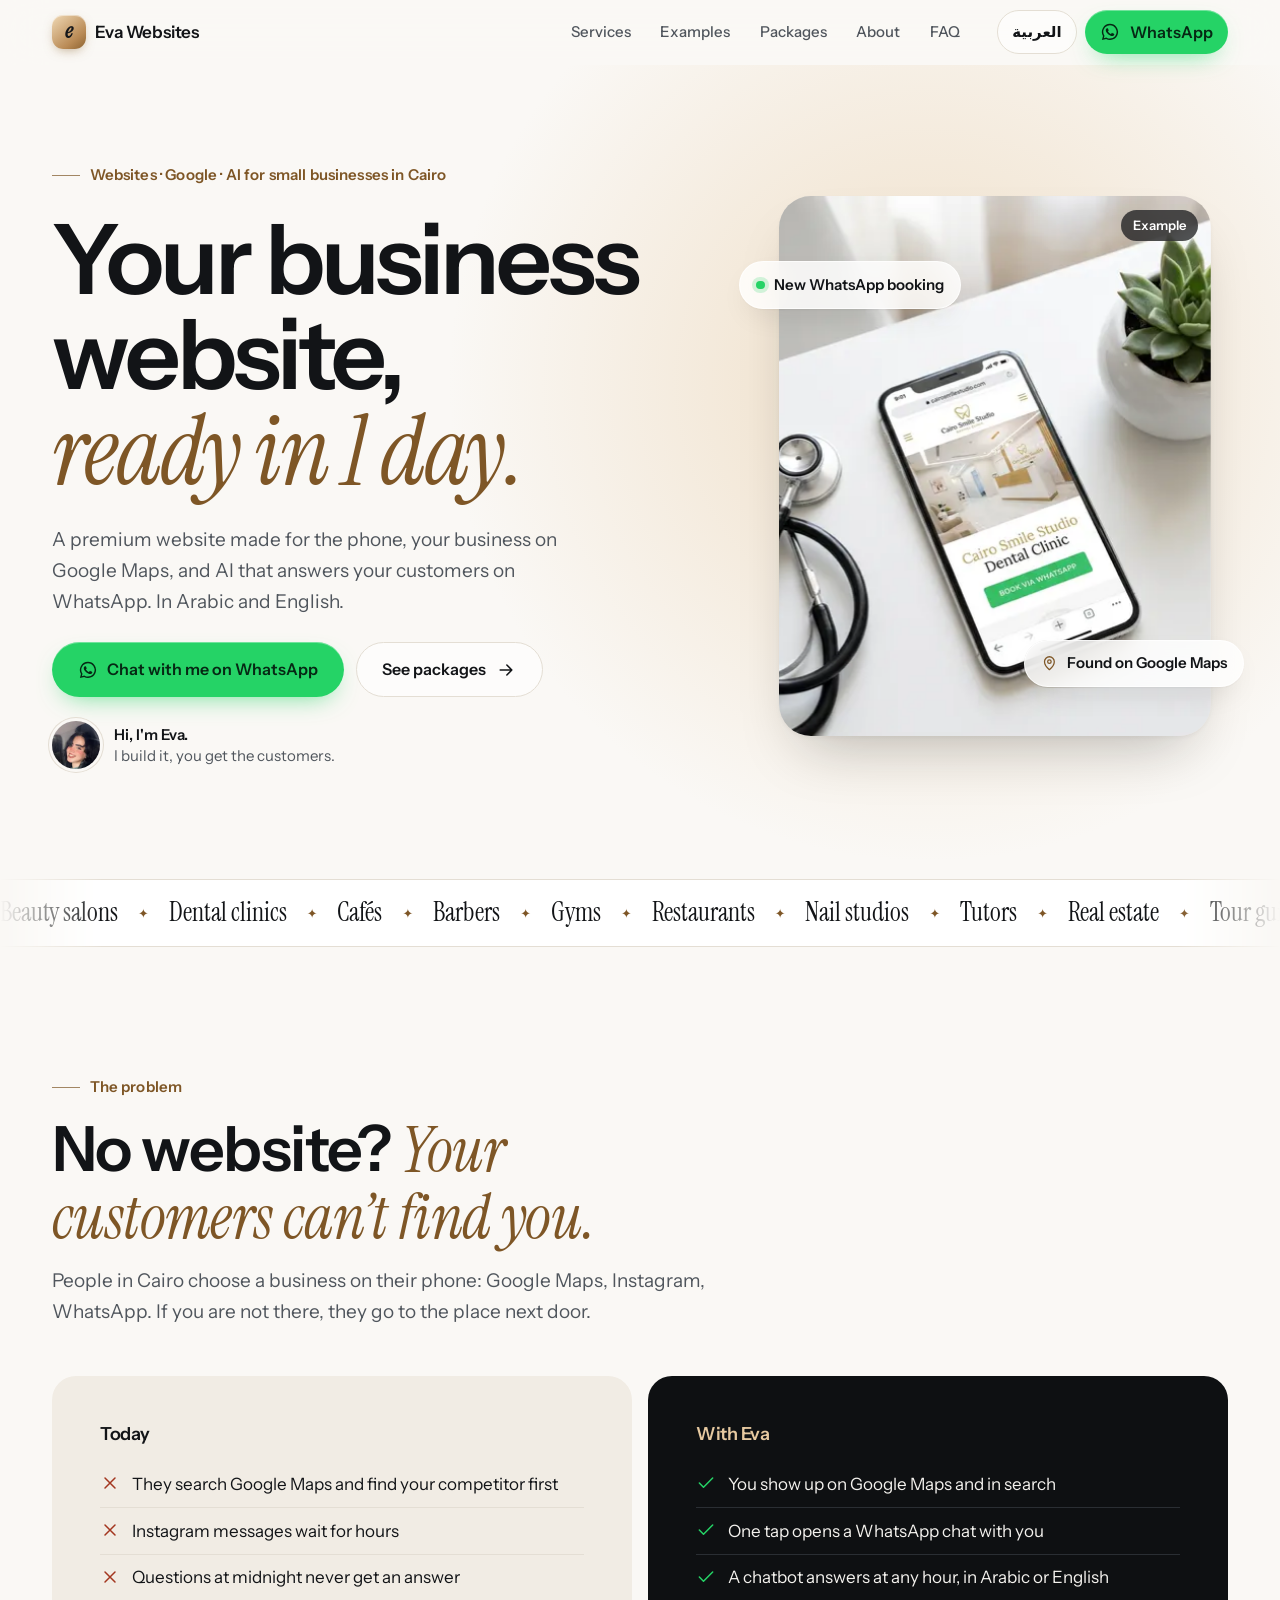
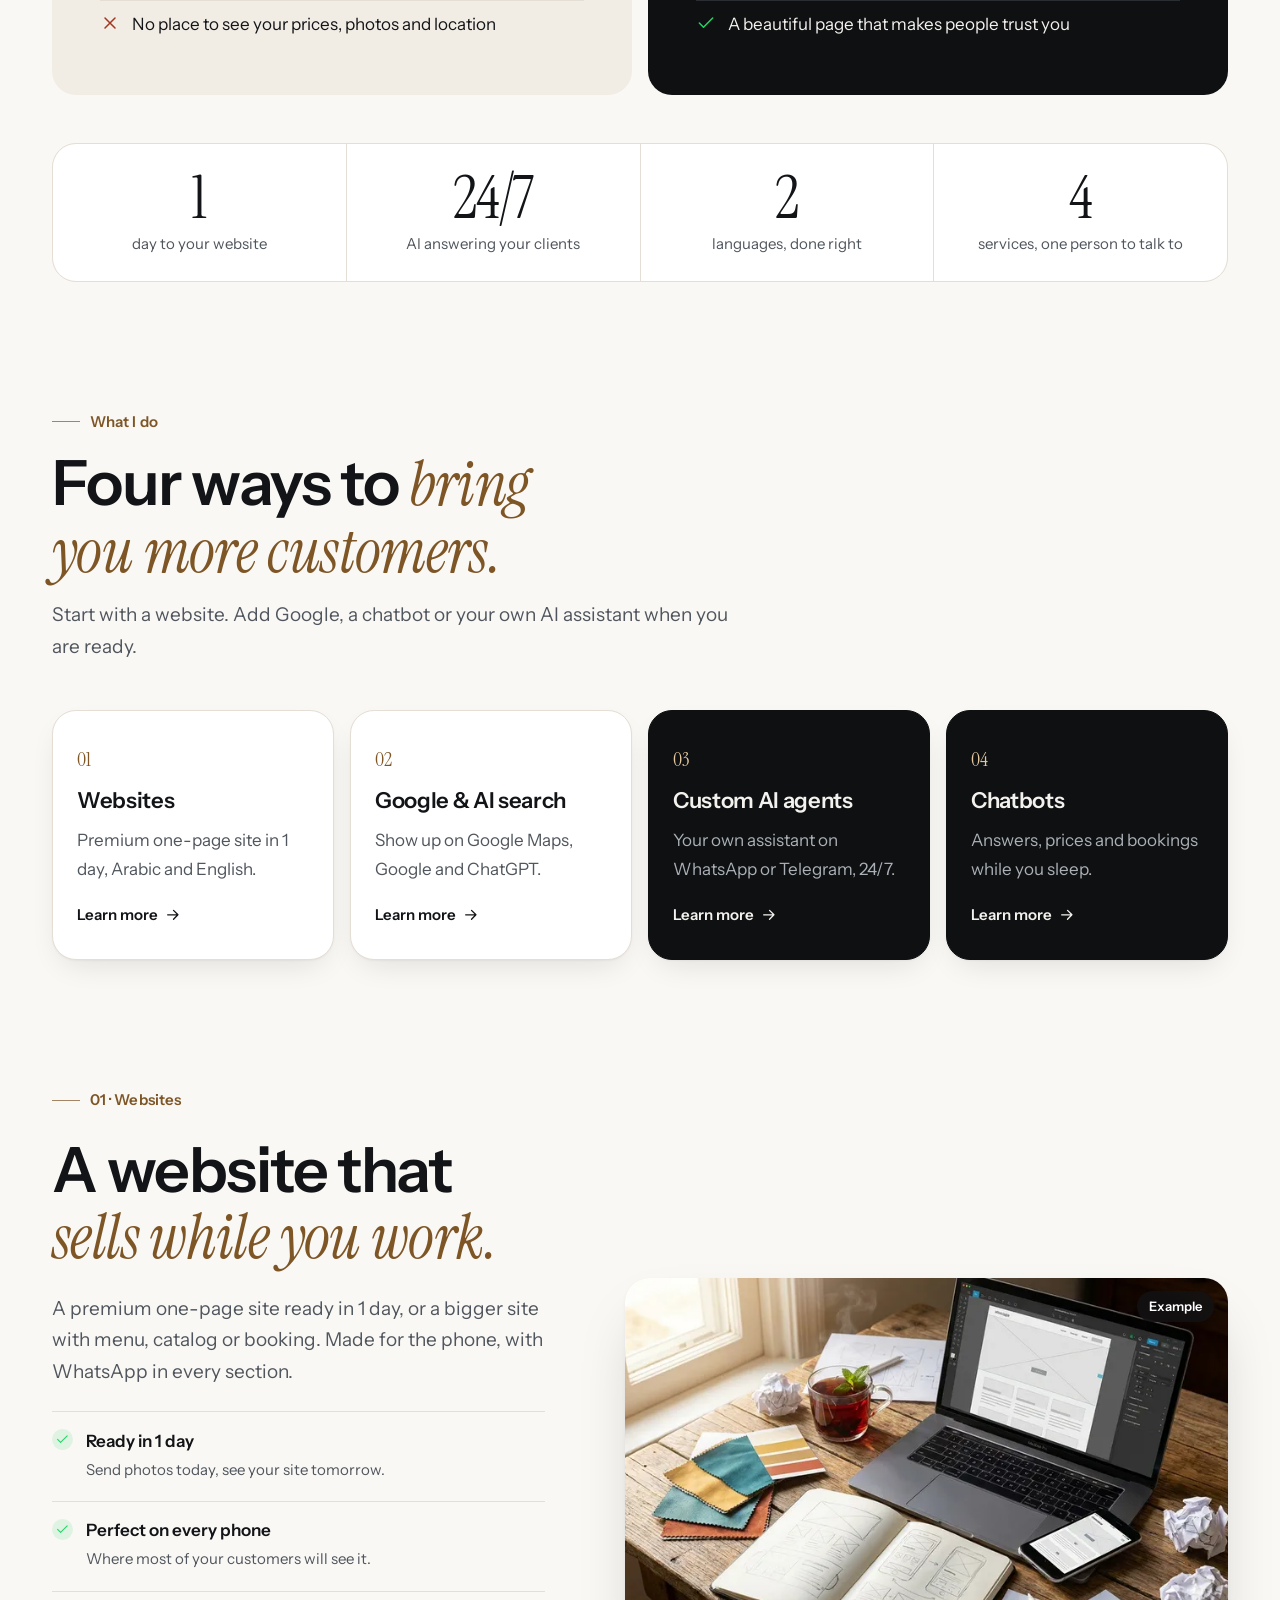
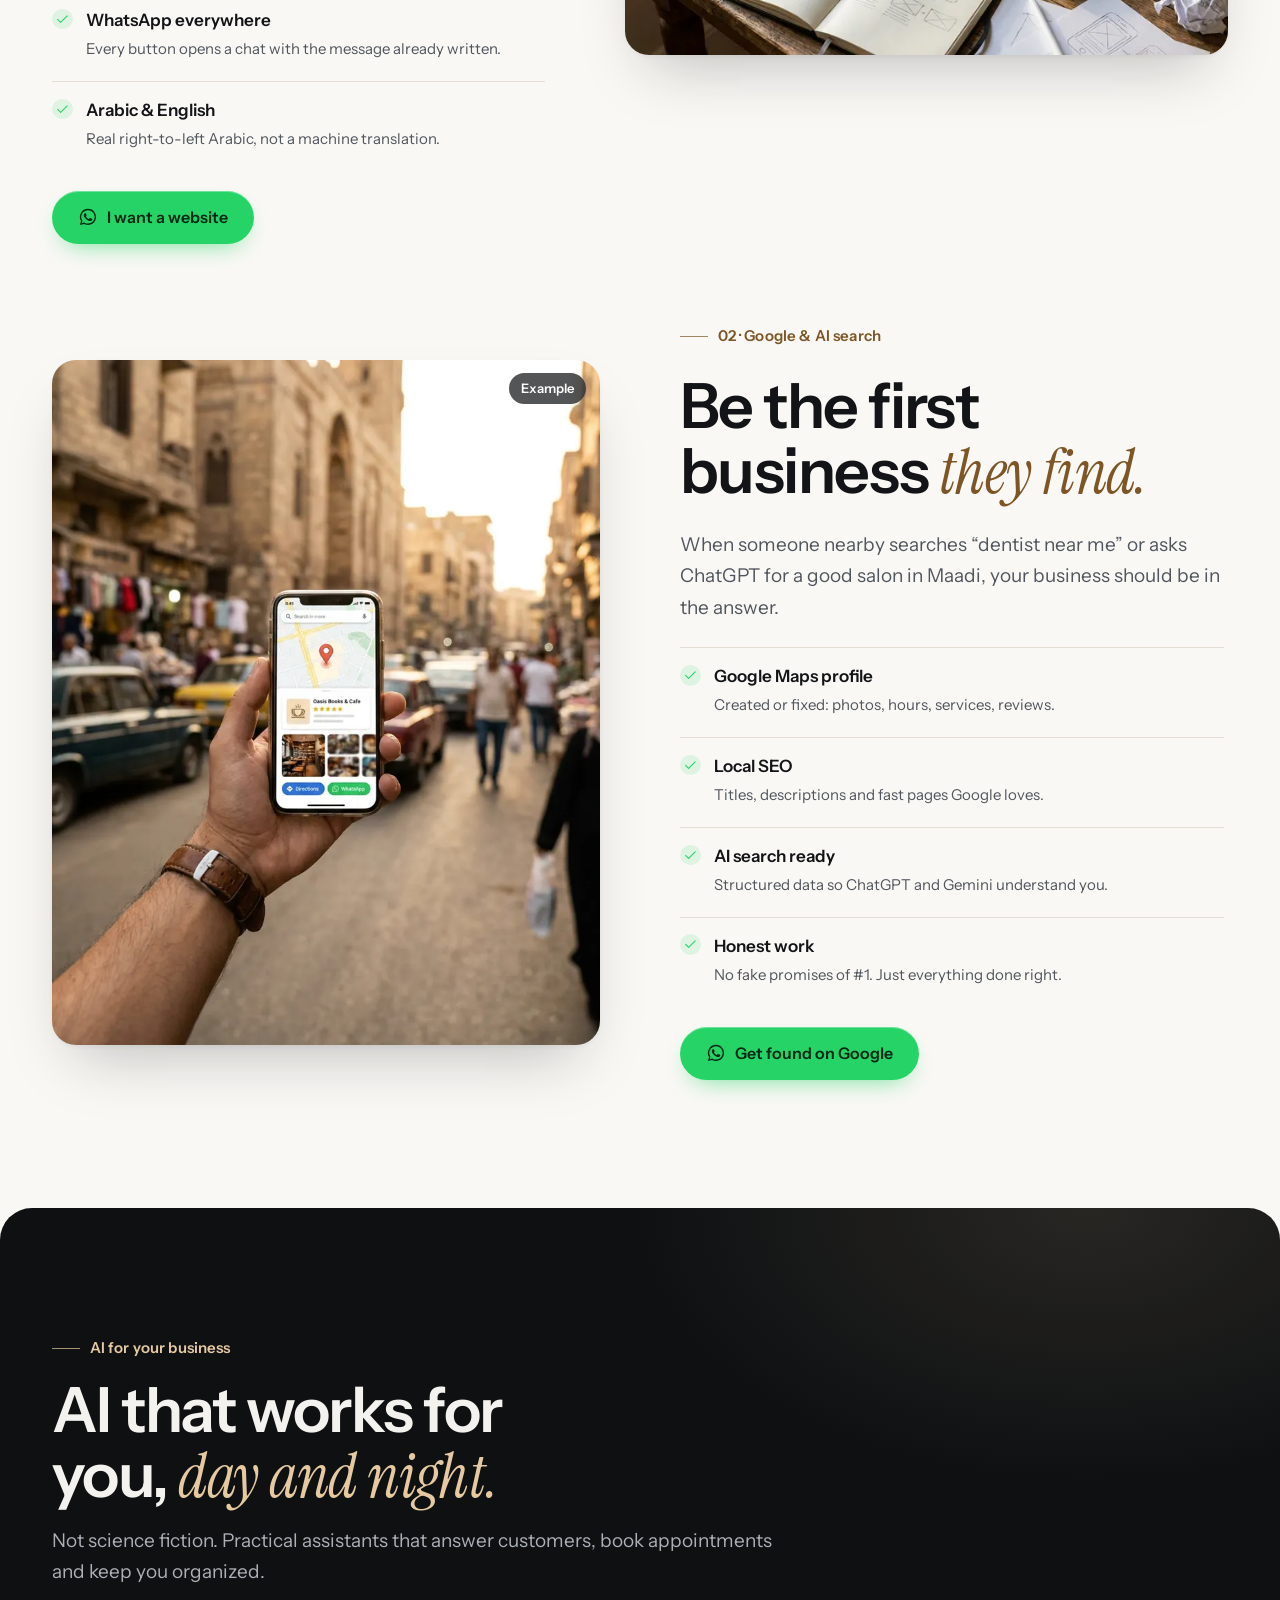
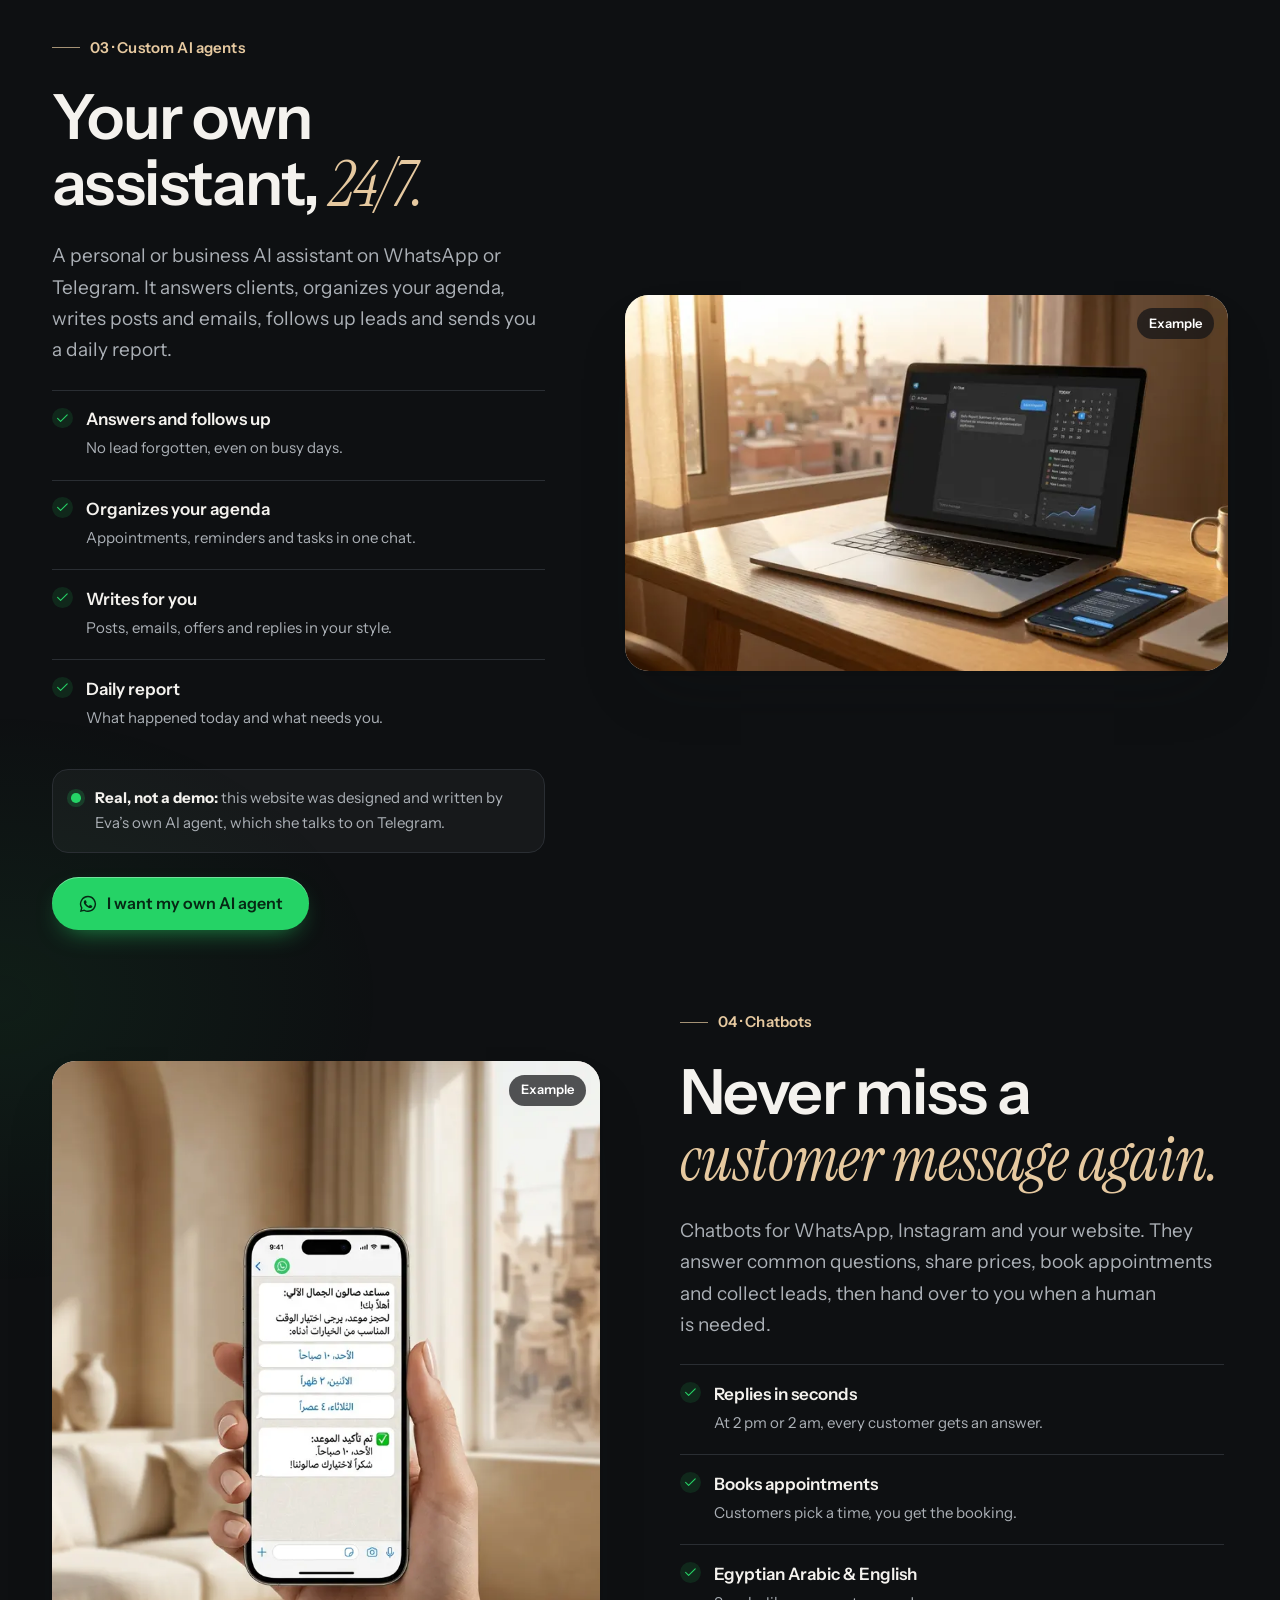
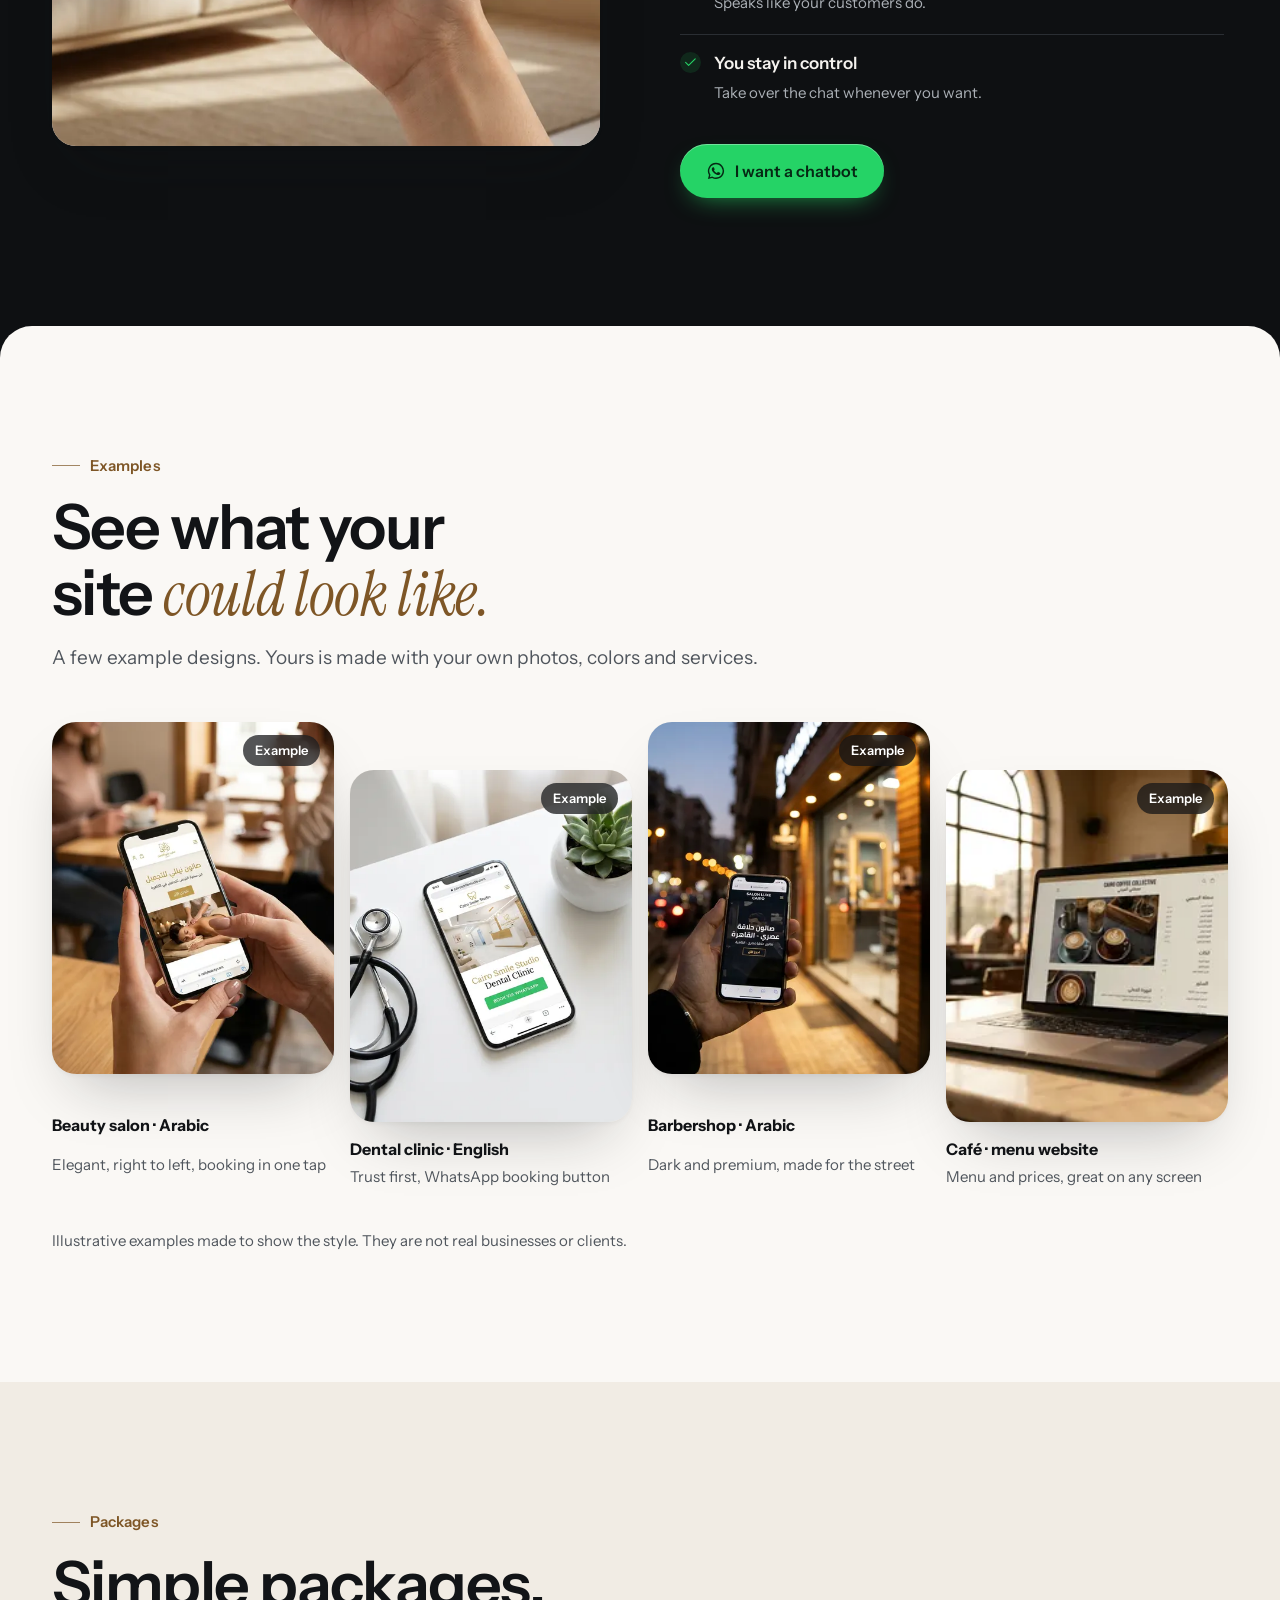
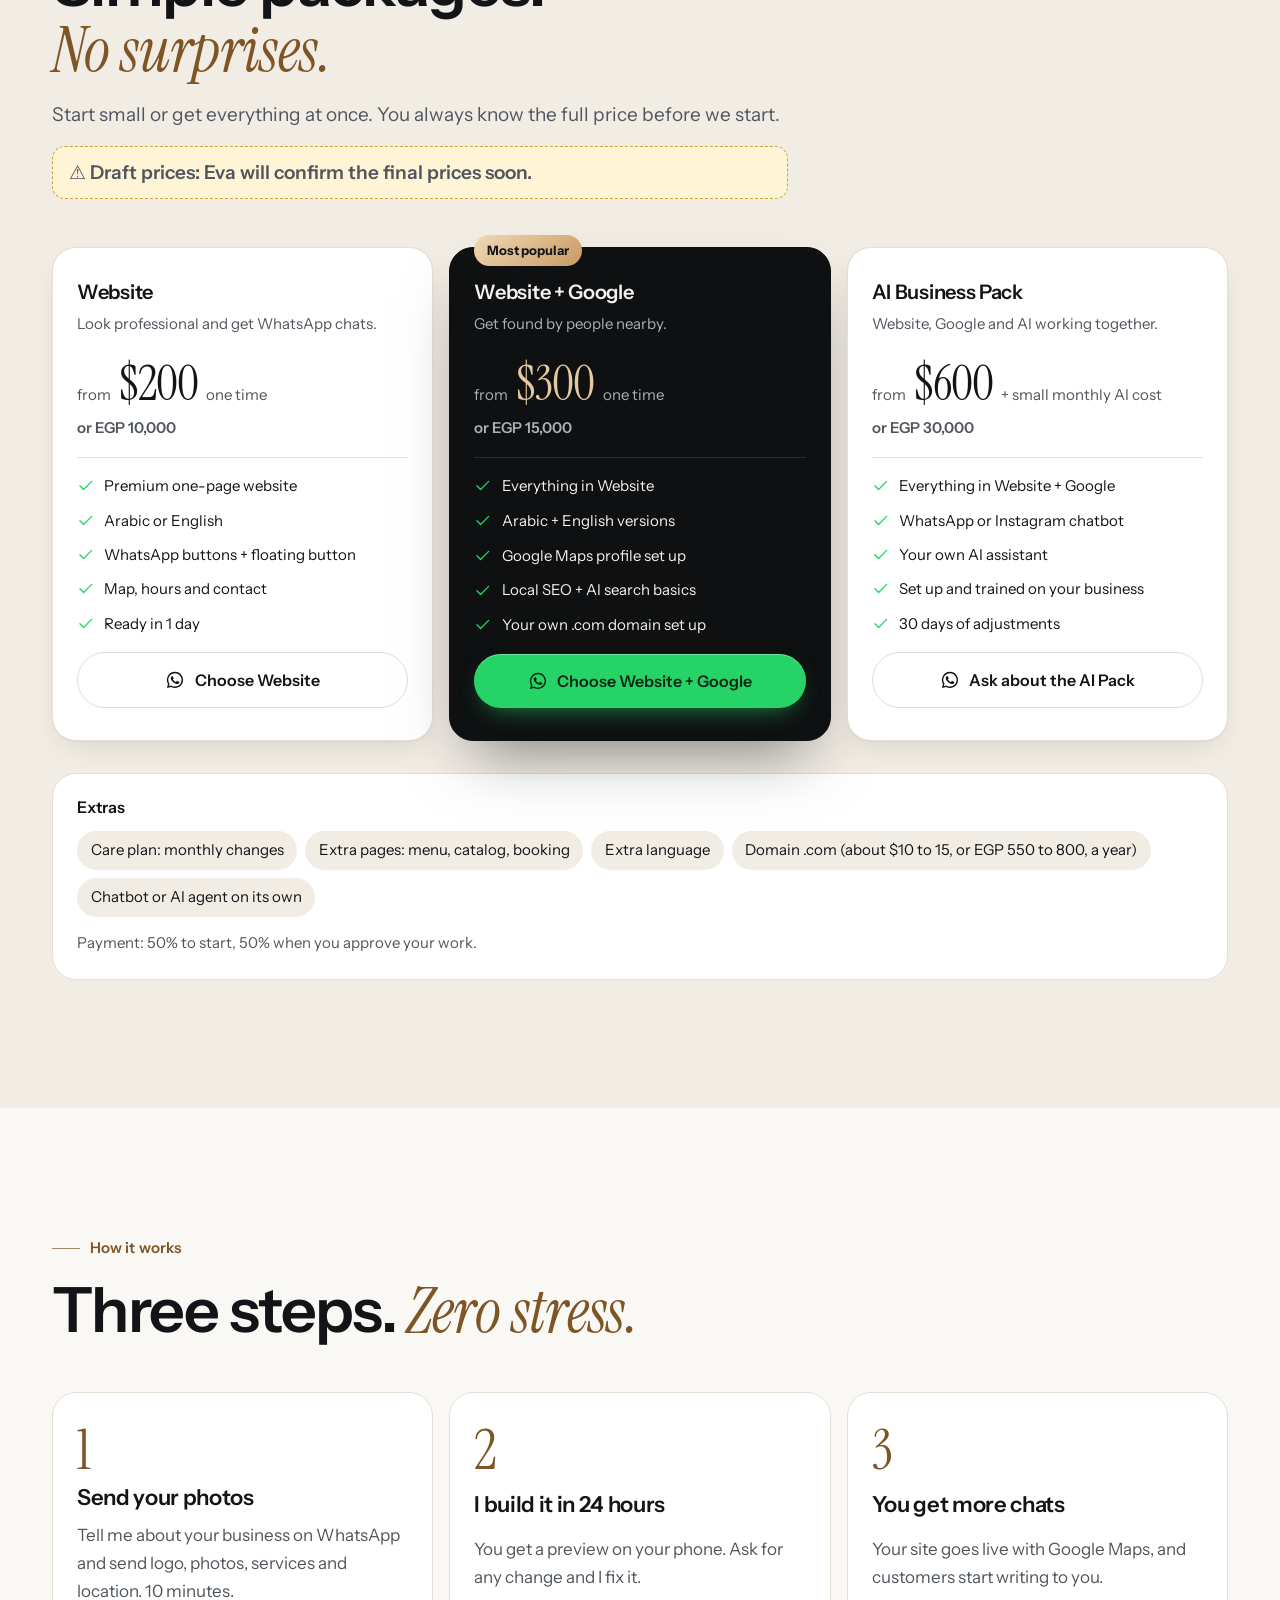
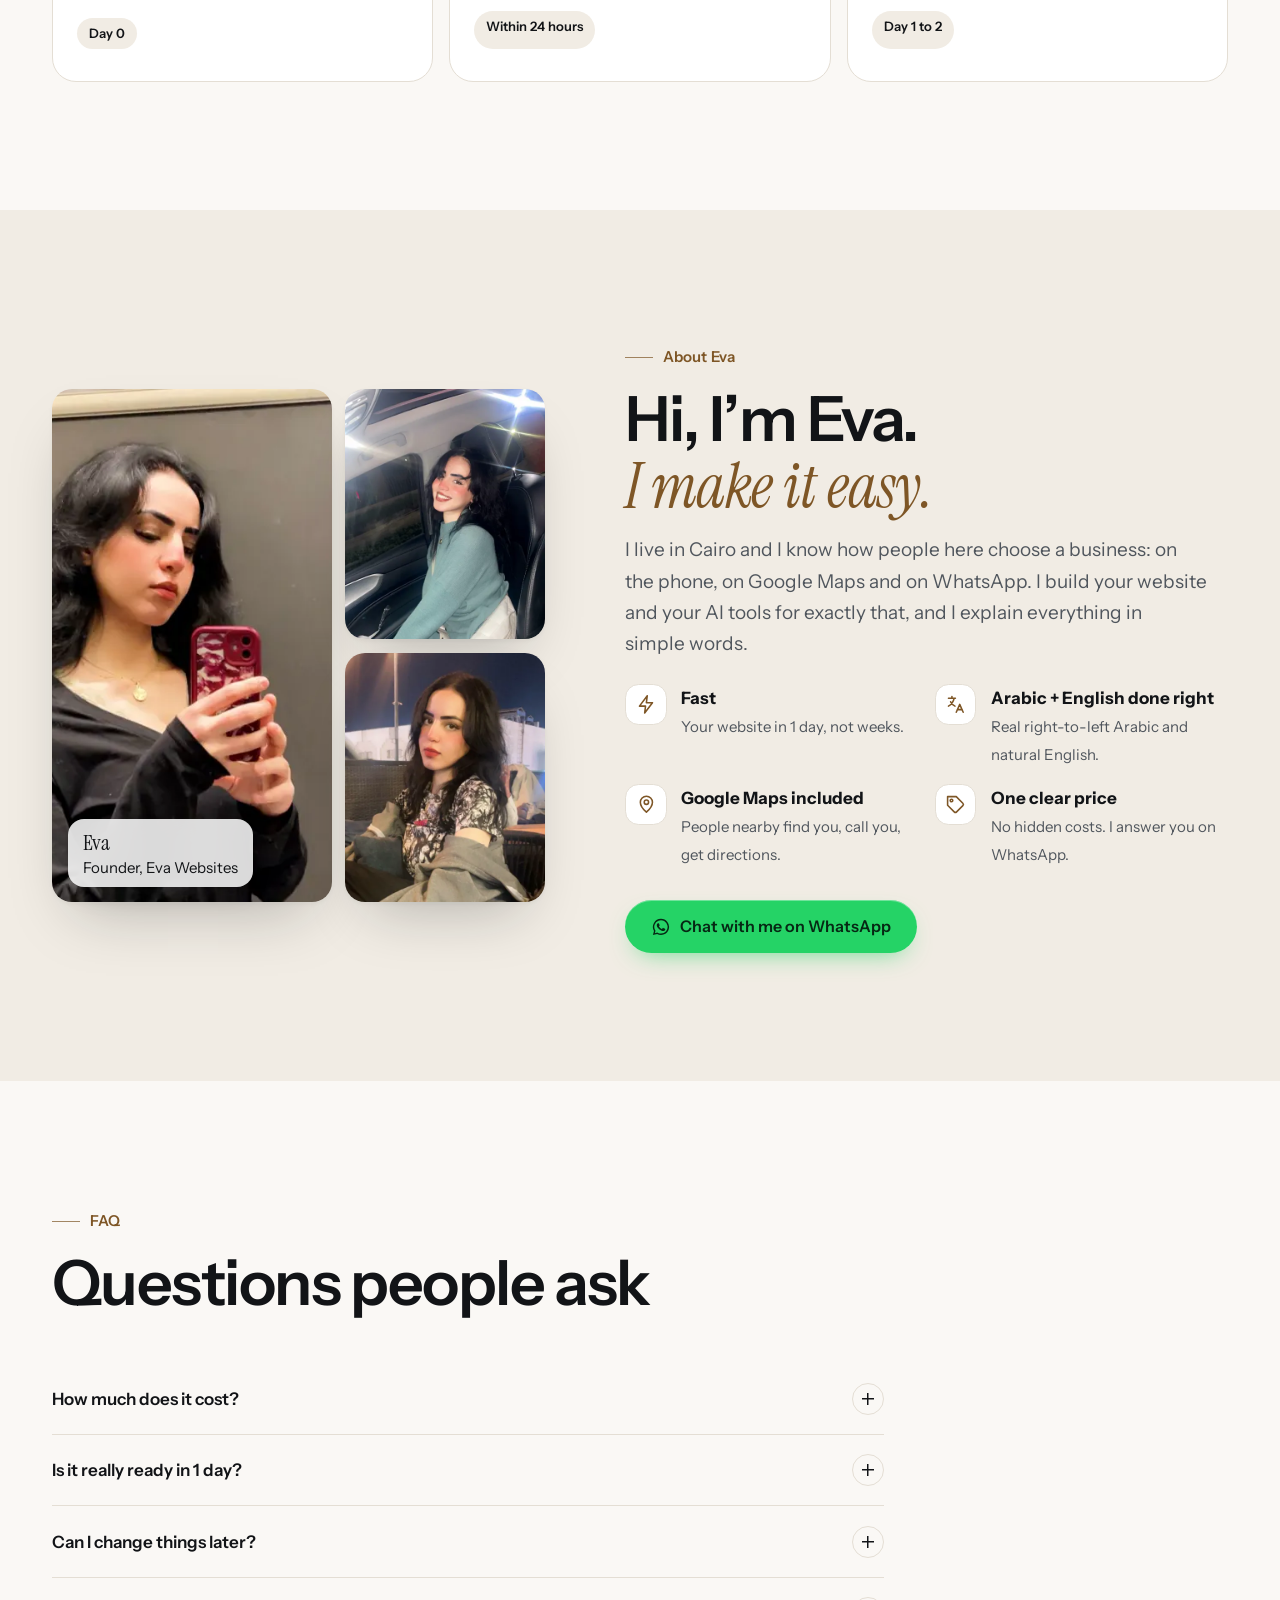
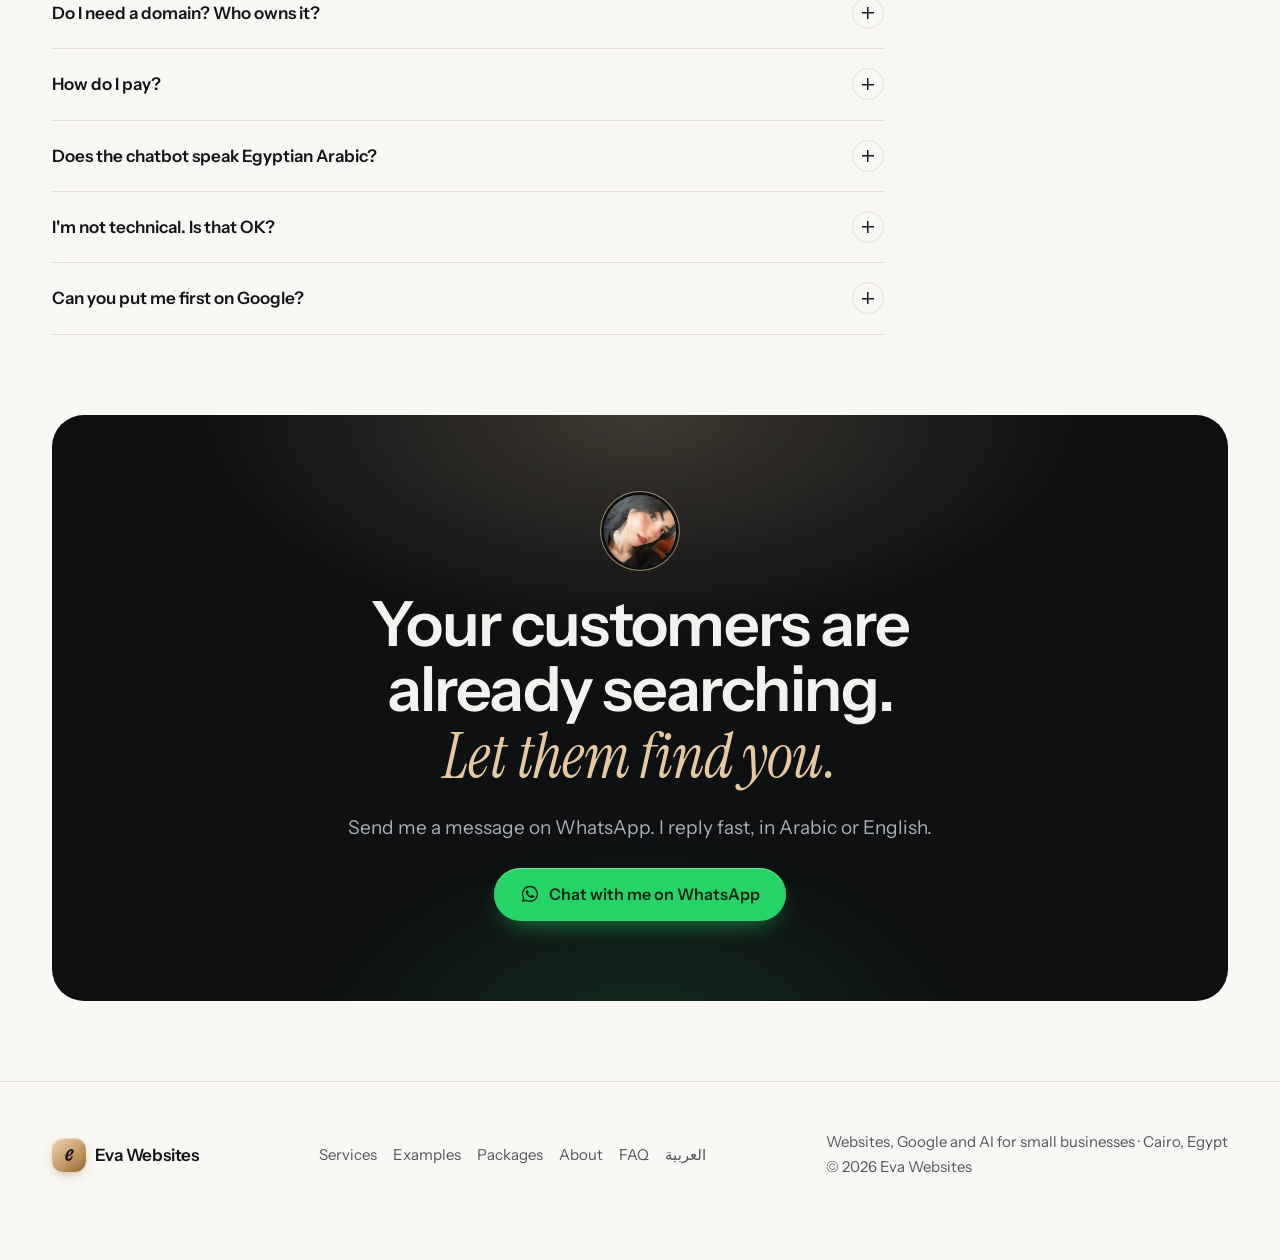
==== index.html @ 519fc5ce "Publish Eva Websites test site (4/4)" ====
<!doctype html>
<html lang="en" dir="ltr">
<head>
<meta charset="utf-8">
<meta name="viewport" content="width=device-width,initial-scale=1,viewport-fit=cover">
<title>Websites, SEO & AI for Small Businesses in Cairo | Eva Websites</title>
<meta name="description" content="Premium websites ready in 1 day, Google Maps and AI search, WhatsApp chatbots and custom AI agents for small businesses in Cairo. Arabic and English.">
<meta name="theme-color" content="#FAF8F5">
<link rel="alternate" hreflang="en" href="https://evatharwat4-maker.github.io/eva-websites/"><link rel="alternate" hreflang="ar" href="https://evatharwat4-maker.github.io/eva-websites/ar/">
<link rel="canonical" href="https://evatharwat4-maker.github.io/eva-websites/"><meta property="og:image" content="https://evatharwat4-maker.github.io/eva-websites/img/og.jpg">
<meta property="og:type" content="website"><meta property="og:title" content="Websites, SEO & AI for Small Businesses in Cairo | Eva Websites"><meta property="og:description" content="Premium websites ready in 1 day, Google Maps and AI search, WhatsApp chatbots and custom AI agents for small businesses in Cairo. Arabic and English.">
<link rel="icon" href="data:image/svg+xml,%3Csvg xmlns='http://www.w3.org/2000/svg' viewBox='0 0 32 32'%3E%3Crect width='32' height='32' rx='8' fill='%23C99A62'/%3E%3Ctext x='16' y='23' font-family='Georgia' font-style='italic' font-size='20' text-anchor='middle' fill='%2314161A'%3Ee%3C/text%3E%3C/svg%3E">
<link rel="preconnect" href="https://fonts.googleapis.com"><link rel="preconnect" href="https://fonts.gstatic.com" crossorigin>
<link rel="stylesheet" href="https://fonts.googleapis.com/css2?family=Instrument+Sans:wght@400;500;600;700&family=Instrument+Serif:ital@0;1&display=swap">
<link rel="stylesheet" href="tokens.css"><link rel="stylesheet" href="style.css">

<script>document.documentElement.classList.add('js')</script>
<script type="application/ld+json">[{"@context": "https://schema.org", "@type": "ProfessionalService", "name": "Eva Websites", "description": "Premium websites ready in 1 day, Google Maps and AI search, WhatsApp chatbots and custom AI agents for small businesses in Cairo. Arabic and English.", "areaServed": {"@type": "City", "name": "Cairo"}, "address": {"@type": "PostalAddress", "addressLocality": "Cairo", "addressCountry": "EG"}, "knowsLanguage": ["ar", "en"], "url": "https://evatharwat4-maker.github.io/eva-websites/"}, {"@context": "https://schema.org", "@type": "FAQPage", "mainEntity": [{"@type": "Question", "name": "How much does it cost?", "acceptedAnswer": {"@type": "Answer", "text": "See the packages above. You always get one clear price before we start, with no surprises later."}}, {"@type": "Question", "name": "Is it really ready in 1 day?", "acceptedAnswer": {"@type": "Answer", "text": "Yes, for a one-page website, once I have your photos, texts and details. You see a preview within 24 hours, and the site goes live after your OK."}}, {"@type": "Question", "name": "Can I change things later?", "acceptedAnswer": {"@type": "Answer", "text": "Yes. Small changes are easy with the Care plan, or ask me for a one-time change."}}, {"@type": "Question", "name": "Do I need a domain? Who owns it?", "acceptedAnswer": {"@type": "Answer", "text": "A .com domain costs about $10 to 15 a year. You pay it, so it is always yours. I set everything up for you."}}, {"@type": "Question", "name": "How do I pay?", "acceptedAnswer": {"@type": "Answer", "text": "50% to start and 50% when you approve your work, before it goes live."}}, {"@type": "Question", "name": "Does the chatbot speak Egyptian Arabic?", "acceptedAnswer": {"@type": "Answer", "text": "Yes. It can answer in Egyptian Arabic and English, using your prices, services and tone. You can take over any chat."}}, {"@type": "Question", "name": "I'm not technical. Is that OK?", "acceptedAnswer": {"@type": "Answer", "text": "Completely. You send photos and answer a few questions on WhatsApp. I do the rest and explain it simply."}}, {"@type": "Question", "name": "Can you put me first on Google?", "acceptedAnswer": {"@type": "Answer", "text": "Nobody can honestly promise that. I set up your website and Google Maps profile the right way, so people nearby can find you."}}]}]</script>
</head>
<body>
<header class="top"><div class="wrap">
<a class="logo" href="#top" aria-label="Eva Websites"><span class="mark">e</span>Eva Websites</a>
<nav aria-label="Main"><a href="#services">Services</a><a href="#examples">Examples</a><a href="#packages">Packages</a><a href="#about">About</a><a href="#faq">FAQ</a></nav>
<div class="actions"><a class="lang" href="ar/" hreflang="ar">العربية</a>
<a class="btn btn-wa" href="https://wa.me/56998260927?text=Hi%20Eva%21%20I%20saw%20your%20website%20and%20I%20want%20to%20talk%20about%20my%20business." aria-label="WhatsApp"><svg viewBox="0 0 24 24" aria-hidden="true" fill="currentColor"><path d="M12 2.2a9.7 9.7 0 0 0-8.4 14.6L2.3 21.7l5-1.3A9.7 9.7 0 1 0 12 2.2Zm0 17.7a8 8 0 0 1-4.1-1.1l-.3-.2-3 .8.8-2.9-.2-.3A8 8 0 1 1 12 19.9Zm4.4-6c-.2-.1-1.4-.7-1.7-.8-.2-.1-.4-.1-.5.1l-.8 1c-.1.2-.3.2-.5.1a6.6 6.6 0 0 1-3.3-2.9c-.2-.4.2-.4.7-1.3.1-.2 0-.3 0-.4l-.8-1.8c-.2-.5-.4-.4-.5-.4h-.5a.9.9 0 0 0-.7.3 2.8 2.8 0 0 0-.9 2.1 4.9 4.9 0 0 0 1 2.6 11.2 11.2 0 0 0 4.3 3.8c1.6.7 2.2.7 3 .6a2.6 2.6 0 0 0 1.7-1.2 2.1 2.1 0 0 0 .2-1.2c-.1-.1-.3-.2-.5-.3Z"/></svg><span>WhatsApp</span></a>
<button class="menu-btn" popovertarget="menu" aria-label="Menu"><svg viewBox="0 0 24 24" fill="none" stroke="currentColor" stroke-width="1.8" stroke-linecap="round" stroke-linejoin="round" aria-hidden="true"><path d="M4 7h16M4 12h16M4 17h16"/></svg></button></div>
</div><div id="menu" popover><a href="#services" onclick="this.closest('[popover]').hidePopover()">Services</a><a href="#examples" onclick="this.closest('[popover]').hidePopover()">Examples</a><a href="#packages" onclick="this.closest('[popover]').hidePopover()">Packages</a><a href="#about" onclick="this.closest('[popover]').hidePopover()">About</a><a href="#faq" onclick="this.closest('[popover]').hidePopover()">FAQ</a></div></header>

<main id="top">
<section class="hero"><div class="wrap">
<div class="hero-copy">
<span class="eyebrow rv">Websites · Google · AI for small businesses in Cairo</span>
<h1 class="rv" style="--d:.08s">Your business website, <em class="accent">ready in&nbsp;1&nbsp;day.</em></h1>
<p class="lead rv" style="--d:.16s">A premium website made for the phone, your business on Google Maps, and AI that answers your customers on WhatsApp. In Arabic and English.</p>
<div class="ctas rv" style="--d:.24s"><a class="btn btn-wa" href="https://wa.me/56998260927?text=Hi%20Eva%21%20I%20saw%20your%20website%20and%20I%20want%20to%20talk%20about%20my%20business."><svg viewBox="0 0 24 24" aria-hidden="true" fill="currentColor"><path d="M12 2.2a9.7 9.7 0 0 0-8.4 14.6L2.3 21.7l5-1.3A9.7 9.7 0 1 0 12 2.2Zm0 17.7a8 8 0 0 1-4.1-1.1l-.3-.2-3 .8.8-2.9-.2-.3A8 8 0 1 1 12 19.9Zm4.4-6c-.2-.1-1.4-.7-1.7-.8-.2-.1-.4-.1-.5.1l-.8 1c-.1.2-.3.2-.5.1a6.6 6.6 0 0 1-3.3-2.9c-.2-.4.2-.4.7-1.3.1-.2 0-.3 0-.4l-.8-1.8c-.2-.5-.4-.4-.5-.4h-.5a.9.9 0 0 0-.7.3 2.8 2.8 0 0 0-.9 2.1 4.9 4.9 0 0 0 1 2.6 11.2 11.2 0 0 0 4.3 3.8c1.6.7 2.2.7 3 .6a2.6 2.6 0 0 0 1.7-1.2 2.1 2.1 0 0 0 .2-1.2c-.1-.1-.3-.2-.5-.3Z"/></svg>Chat with me on WhatsApp</a><a class="btn btn-ghost" href="#packages">See packages<svg viewBox="0 0 24 24" fill="none" stroke="currentColor" stroke-width="1.8" stroke-linecap="round" stroke-linejoin="round" aria-hidden="true" class="arrow"><path d="M5 12h14M13 6l6 6-6 6"/></svg></a></div>
<div class="hello rv" style="--d:.32s"><picture><source type="image/webp" srcset="img/eva/avatar-120.webp 120w, img/eva/avatar-240.webp 240w" sizes="48px"><img src="img/eva/avatar-240.jpg" srcset="img/eva/avatar-120.jpg 120w, img/eva/avatar-240.jpg 240w" sizes="48px" width="240" height="240" loading="lazy" decoding="async" alt="Eva, founder of Eva Websites"></picture><p><b>Hi, I'm Eva.</b>I build it, you get the customers.</p></div>
</div>
<div class="hero-visual rv" style="--d:.2s">
<span class="chip c1"><i></i>New WhatsApp booking</span>
<div class="hero-pic"><div data-par style="height:100%"><picture><source type="image/webp" srcset="img/ex/clinica-480.webp 480w, img/ex/clinica-800.webp 800w" sizes="(min-width:900px) 27rem, 92vw"><img src="img/ex/clinica-800.jpg" srcset="img/ex/clinica-480.jpg 480w, img/ex/clinica-800.jpg 800w" sizes="(min-width:900px) 27rem, 92vw" width="928" height="1152" fetchpriority="high" decoding="async" alt="Phone showing an example dental clinic website with a WhatsApp booking button"></picture></div><span class="badge">Example</span></div>
<span class="chip c2"><svg viewBox="0 0 24 24" fill="none" stroke="currentColor" stroke-width="1.8" stroke-linecap="round" stroke-linejoin="round" aria-hidden="true"><path d="M12 21s-7-6.1-7-11.5a7 7 0 0 1 14 0C19 14.9 12 21 12 21Z"/><circle cx="12" cy="9.5" r="2.5"/></svg>Found on Google Maps</span>
</div>
</div></section>

<div class="marquee"><div class="track"><ul><li>Beauty salons</li><li>Dental clinics</li><li>Cafés</li><li>Barbers</li><li>Gyms</li><li>Restaurants</li><li>Nail studios</li><li>Tutors</li><li>Real estate</li><li>Tour guides</li><li>Instagram shops</li><li>Physiotherapy</li></ul><ul aria-hidden="true"><li>Beauty salons</li><li>Dental clinics</li><li>Cafés</li><li>Barbers</li><li>Gyms</li><li>Restaurants</li><li>Nail studios</li><li>Tutors</li><li>Real estate</li><li>Tour guides</li><li>Instagram shops</li><li>Physiotherapy</li></ul></div></div>

<section class="problem"><div class="wrap">
<div class="sec-head rv"><span class="eyebrow">The problem</span><h2>No website? <em class="accent">Your customers can’t find you.</em></h2><p>People in Cairo choose a business on their phone: Google Maps, Instagram, WhatsApp. If you are not there, they go to the place next door.</p></div>
<div class="ps">
<div class="ps-card ps-before rv"><h3>Today</h3><ul><li><svg viewBox="0 0 24 24" fill="none" stroke="currentColor" stroke-width="1.8" stroke-linecap="round" stroke-linejoin="round" aria-hidden="true"><path d="M18 6 6 18M6 6l12 12"/></svg><span>They search Google Maps and find your competitor first</span></li><li><svg viewBox="0 0 24 24" fill="none" stroke="currentColor" stroke-width="1.8" stroke-linecap="round" stroke-linejoin="round" aria-hidden="true"><path d="M18 6 6 18M6 6l12 12"/></svg><span>Instagram messages wait for hours</span></li><li><svg viewBox="0 0 24 24" fill="none" stroke="currentColor" stroke-width="1.8" stroke-linecap="round" stroke-linejoin="round" aria-hidden="true"><path d="M18 6 6 18M6 6l12 12"/></svg><span>Questions at midnight never get an answer</span></li><li><svg viewBox="0 0 24 24" fill="none" stroke="currentColor" stroke-width="1.8" stroke-linecap="round" stroke-linejoin="round" aria-hidden="true"><path d="M18 6 6 18M6 6l12 12"/></svg><span>No place to see your prices, photos and location</span></li></ul></div>
<div class="ps-card ps-after rv" style="--d:.1s"><h3>With Eva</h3><ul><li><svg viewBox="0 0 24 24" fill="none" stroke="currentColor" stroke-width="1.8" stroke-linecap="round" stroke-linejoin="round" aria-hidden="true"><path d="M20 6 9 17l-5-5"/></svg><span>You show up on Google Maps and in search</span></li><li><svg viewBox="0 0 24 24" fill="none" stroke="currentColor" stroke-width="1.8" stroke-linecap="round" stroke-linejoin="round" aria-hidden="true"><path d="M20 6 9 17l-5-5"/></svg><span>One tap opens a WhatsApp chat with you</span></li><li><svg viewBox="0 0 24 24" fill="none" stroke="currentColor" stroke-width="1.8" stroke-linecap="round" stroke-linejoin="round" aria-hidden="true"><path d="M20 6 9 17l-5-5"/></svg><span>A chatbot answers at any hour, in Arabic or English</span></li><li><svg viewBox="0 0 24 24" fill="none" stroke="currentColor" stroke-width="1.8" stroke-linecap="round" stroke-linejoin="round" aria-hidden="true"><path d="M20 6 9 17l-5-5"/></svg><span>A beautiful page that makes people trust you</span></li></ul></div>
</div>
<div class="nums rv"><div><b data-to="1" data-suf="">1</b><span>day to your website</span></div><div><b data-to="24" data-suf="/7">24/7</b><span>AI answering your clients</span></div><div><b data-to="2" data-suf="">2</b><span>languages, done right</span></div><div><b data-to="4" data-suf="">4</b><span>services, one person to talk to</span></div></div>
</div></section>

<section id="services" style="padding-block-start:0"><div class="wrap">
<div class="sec-head rv"><span class="eyebrow">What I do</span><h2>Four ways to <em class="accent">bring you more customers.</em></h2><p>Start with a website. Add Google, a chatbot or your own AI assistant when you are ready.</p></div>
<div class="bento"><a class="tile rv" style="--d:0.00s" href="#web"><span class="num">01</span><h3>Websites</h3><p>Premium one-page site in 1 day, Arabic and English.</p><span class="go">Learn more<svg viewBox="0 0 24 24" fill="none" stroke="currentColor" stroke-width="1.8" stroke-linecap="round" stroke-linejoin="round" aria-hidden="true" class="arrow"><path d="M5 12h14M13 6l6 6-6 6"/></svg></span></a><a class="tile rv" style="--d:0.08s" href="#seo"><span class="num">02</span><h3>Google &amp; AI search</h3><p>Show up on Google Maps, Google and ChatGPT.</p><span class="go">Learn more<svg viewBox="0 0 24 24" fill="none" stroke="currentColor" stroke-width="1.8" stroke-linecap="round" stroke-linejoin="round" aria-hidden="true" class="arrow"><path d="M5 12h14M13 6l6 6-6 6"/></svg></span></a><a class="tile dark rv" style="--d:0.16s" href="#agents"><span class="num">03</span><h3>Custom AI agents</h3><p>Your own assistant on WhatsApp or Telegram, 24/7.</p><span class="go">Learn more<svg viewBox="0 0 24 24" fill="none" stroke="currentColor" stroke-width="1.8" stroke-linecap="round" stroke-linejoin="round" aria-hidden="true" class="arrow"><path d="M5 12h14M13 6l6 6-6 6"/></svg></span></a><a class="tile dark rv" style="--d:0.24s" href="#chatbots"><span class="num">04</span><h3>Chatbots</h3><p>Answers, prices and bookings while you sleep.</p><span class="go">Learn more<svg viewBox="0 0 24 24" fill="none" stroke="currentColor" stroke-width="1.8" stroke-linecap="round" stroke-linejoin="round" aria-hidden="true" class="arrow"><path d="M5 12h14M13 6l6 6-6 6"/></svg></span></a></div>
</div></section>

<section class="chapters" style="padding-block-start:0"><div class="wrap"><div class="svc wide" id="web"><div class="svc-copy rv"><span class="eyebrow">01 · Websites</span><h2>A website that <em class="accent">sells while you work.</em></h2><p class="tagline">A premium one-page site ready in 1 day, or a bigger site with menu, catalog or booking. Made for the phone, with WhatsApp in every section.</p><ul class="benefits"><li><svg viewBox="0 0 24 24" fill="none" stroke="currentColor" stroke-width="1.8" stroke-linecap="round" stroke-linejoin="round" aria-hidden="true"><path d="M20 6 9 17l-5-5"/></svg><div><b>Ready in 1 day</b><span>Send photos today, see your site tomorrow.</span></div></li><li><svg viewBox="0 0 24 24" fill="none" stroke="currentColor" stroke-width="1.8" stroke-linecap="round" stroke-linejoin="round" aria-hidden="true"><path d="M20 6 9 17l-5-5"/></svg><div><b>Perfect on every phone</b><span>Where most of your customers will see it.</span></div></li><li><svg viewBox="0 0 24 24" fill="none" stroke="currentColor" stroke-width="1.8" stroke-linecap="round" stroke-linejoin="round" aria-hidden="true"><path d="M20 6 9 17l-5-5"/></svg><div><b>WhatsApp everywhere</b><span>Every button opens a chat with the message already written.</span></div></li><li><svg viewBox="0 0 24 24" fill="none" stroke="currentColor" stroke-width="1.8" stroke-linecap="round" stroke-linejoin="round" aria-hidden="true"><path d="M20 6 9 17l-5-5"/></svg><div><b>Arabic &amp; English</b><span>Real right-to-left Arabic, not a machine translation.</span></div></li></ul><a class="btn btn-wa" href="https://wa.me/56998260927?text=Hi%20Eva%21%20I%20want%20a%20website%20for%20my%20business."><svg viewBox="0 0 24 24" aria-hidden="true" fill="currentColor"><path d="M12 2.2a9.7 9.7 0 0 0-8.4 14.6L2.3 21.7l5-1.3A9.7 9.7 0 1 0 12 2.2Zm0 17.7a8 8 0 0 1-4.1-1.1l-.3-.2-3 .8.8-2.9-.2-.3A8 8 0 1 1 12 19.9Zm4.4-6c-.2-.1-1.4-.7-1.7-.8-.2-.1-.4-.1-.5.1l-.8 1c-.1.2-.3.2-.5.1a6.6 6.6 0 0 1-3.3-2.9c-.2-.4.2-.4.7-1.3.1-.2 0-.3 0-.4l-.8-1.8c-.2-.5-.4-.4-.5-.4h-.5a.9.9 0 0 0-.7.3 2.8 2.8 0 0 0-.9 2.1 4.9 4.9 0 0 0 1 2.6 11.2 11.2 0 0 0 4.3 3.8c1.6.7 2.2.7 3 .6a2.6 2.6 0 0 0 1.7-1.2 2.1 2.1 0 0 0 .2-1.2c-.1-.1-.3-.2-.5-.3Z"/></svg>I want a website</a></div><div class="svc-visual rv" style="--d:.12s"><div class="frame p169"><picture><source type="image/webp" srcset="img/ex/escritorio-480.webp 480w, img/ex/escritorio-800.webp 800w, img/ex/escritorio-1200.webp 1200w" sizes="(min-width:900px) 38rem, 92vw"><img src="img/ex/escritorio-1200.jpg" srcset="img/ex/escritorio-480.jpg 480w, img/ex/escritorio-800.jpg 800w, img/ex/escritorio-1200.jpg 1200w" sizes="(min-width:900px) 38rem, 92vw" width="1376" height="768" loading="lazy" decoding="async" alt="Designer desk with a laptop showing a website in progress and a phone preview"></picture><span class="badge">Example</span></div></div></div><div class="svc flip" id="seo"><div class="svc-copy rv"><span class="eyebrow">02 · Google &amp; AI search</span><h2>Be the first business <em class="accent">they find.</em></h2><p class="tagline">When someone nearby searches “dentist near me” or asks ChatGPT for a good salon in Maadi, your business should be in the answer.</p><ul class="benefits"><li><svg viewBox="0 0 24 24" fill="none" stroke="currentColor" stroke-width="1.8" stroke-linecap="round" stroke-linejoin="round" aria-hidden="true"><path d="M20 6 9 17l-5-5"/></svg><div><b>Google Maps profile</b><span>Created or fixed: photos, hours, services, reviews.</span></div></li><li><svg viewBox="0 0 24 24" fill="none" stroke="currentColor" stroke-width="1.8" stroke-linecap="round" stroke-linejoin="round" aria-hidden="true"><path d="M20 6 9 17l-5-5"/></svg><div><b>Local SEO</b><span>Titles, descriptions and fast pages Google loves.</span></div></li><li><svg viewBox="0 0 24 24" fill="none" stroke="currentColor" stroke-width="1.8" stroke-linecap="round" stroke-linejoin="round" aria-hidden="true"><path d="M20 6 9 17l-5-5"/></svg><div><b>AI search ready</b><span>Structured data so ChatGPT and Gemini understand you.</span></div></li><li><svg viewBox="0 0 24 24" fill="none" stroke="currentColor" stroke-width="1.8" stroke-linecap="round" stroke-linejoin="round" aria-hidden="true"><path d="M20 6 9 17l-5-5"/></svg><div><b>Honest work</b><span>No fake promises of #1. Just everything done right.</span></div></li></ul><a class="btn btn-wa" href="https://wa.me/56998260927?text=Hi%20Eva%21%20I%20want%20my%20business%20to%20show%20up%20on%20Google%20and%20Google%20Maps."><svg viewBox="0 0 24 24" aria-hidden="true" fill="currentColor"><path d="M12 2.2a9.7 9.7 0 0 0-8.4 14.6L2.3 21.7l5-1.3A9.7 9.7 0 1 0 12 2.2Zm0 17.7a8 8 0 0 1-4.1-1.1l-.3-.2-3 .8.8-2.9-.2-.3A8 8 0 1 1 12 19.9Zm4.4-6c-.2-.1-1.4-.7-1.7-.8-.2-.1-.4-.1-.5.1l-.8 1c-.1.2-.3.2-.5.1a6.6 6.6 0 0 1-3.3-2.9c-.2-.4.2-.4.7-1.3.1-.2 0-.3 0-.4l-.8-1.8c-.2-.5-.4-.4-.5-.4h-.5a.9.9 0 0 0-.7.3 2.8 2.8 0 0 0-.9 2.1 4.9 4.9 0 0 0 1 2.6 11.2 11.2 0 0 0 4.3 3.8c1.6.7 2.2.7 3 .6a2.6 2.6 0 0 0 1.7-1.2 2.1 2.1 0 0 0 .2-1.2c-.1-.1-.3-.2-.5-.3Z"/></svg>Get found on Google</a></div><div class="svc-visual rv" style="--d:.12s"><div class="frame p45"><picture><source type="image/webp" srcset="img/ex/seo-480.webp 480w, img/ex/seo-800.webp 800w" sizes="(min-width:900px) 38rem, 92vw"><img src="img/ex/seo-800.jpg" srcset="img/ex/seo-480.jpg 480w, img/ex/seo-800.jpg 800w" sizes="(min-width:900px) 38rem, 92vw" width="928" height="1152" loading="lazy" decoding="async" alt="Hand holding a phone on a Cairo street showing an example business on a map app"></picture><span class="badge">Example</span></div></div></div></div></section>

<section class="night" id="ai"><div class="wrap">
<div class="sec-head rv"><span class="eyebrow">AI for your business</span><h2>AI that works for you, <em class="accent">day and night.</em></h2><p>Not science fiction. Practical assistants that answer customers, book appointments and keep you organized.</p></div>
<div class="svc wide" id="agents"><div class="svc-copy rv"><span class="eyebrow">03 · Custom AI agents</span><h2>Your own assistant, <em class="accent">24/7.</em></h2><p class="tagline">A personal or business AI assistant on WhatsApp or Telegram. It answers clients, organizes your agenda, writes posts and emails, follows up leads and sends you a daily report.</p><ul class="benefits"><li><svg viewBox="0 0 24 24" fill="none" stroke="currentColor" stroke-width="1.8" stroke-linecap="round" stroke-linejoin="round" aria-hidden="true"><path d="M20 6 9 17l-5-5"/></svg><div><b>Answers and follows up</b><span>No lead forgotten, even on busy days.</span></div></li><li><svg viewBox="0 0 24 24" fill="none" stroke="currentColor" stroke-width="1.8" stroke-linecap="round" stroke-linejoin="round" aria-hidden="true"><path d="M20 6 9 17l-5-5"/></svg><div><b>Organizes your agenda</b><span>Appointments, reminders and tasks in one chat.</span></div></li><li><svg viewBox="0 0 24 24" fill="none" stroke="currentColor" stroke-width="1.8" stroke-linecap="round" stroke-linejoin="round" aria-hidden="true"><path d="M20 6 9 17l-5-5"/></svg><div><b>Writes for you</b><span>Posts, emails, offers and replies in your style.</span></div></li><li><svg viewBox="0 0 24 24" fill="none" stroke="currentColor" stroke-width="1.8" stroke-linecap="round" stroke-linejoin="round" aria-hidden="true"><path d="M20 6 9 17l-5-5"/></svg><div><b>Daily report</b><span>What happened today and what needs you.</span></div></li></ul><p class="proof"><span class="dot"></span><span><b>Real, not a demo:</b> this website was designed and written by Eva’s own AI agent, which she talks to on Telegram.</span></p><a class="btn btn-wa" href="https://wa.me/56998260927?text=Hi%20Eva%21%20I%20want%20my%20own%20AI%20assistant%20for%20my%20business."><svg viewBox="0 0 24 24" aria-hidden="true" fill="currentColor"><path d="M12 2.2a9.7 9.7 0 0 0-8.4 14.6L2.3 21.7l5-1.3A9.7 9.7 0 1 0 12 2.2Zm0 17.7a8 8 0 0 1-4.1-1.1l-.3-.2-3 .8.8-2.9-.2-.3A8 8 0 1 1 12 19.9Zm4.4-6c-.2-.1-1.4-.7-1.7-.8-.2-.1-.4-.1-.5.1l-.8 1c-.1.2-.3.2-.5.1a6.6 6.6 0 0 1-3.3-2.9c-.2-.4.2-.4.7-1.3.1-.2 0-.3 0-.4l-.8-1.8c-.2-.5-.4-.4-.5-.4h-.5a.9.9 0 0 0-.7.3 2.8 2.8 0 0 0-.9 2.1 4.9 4.9 0 0 0 1 2.6 11.2 11.2 0 0 0 4.3 3.8c1.6.7 2.2.7 3 .6a2.6 2.6 0 0 0 1.7-1.2 2.1 2.1 0 0 0 .2-1.2c-.1-.1-.3-.2-.5-.3Z"/></svg>I want my own AI agent</a></div><div class="svc-visual rv" style="--d:.12s"><div class="frame p169"><picture><source type="image/webp" srcset="img/ex/agente-480.webp 480w, img/ex/agente-800.webp 800w, img/ex/agente-1200.webp 1200w" sizes="(min-width:900px) 38rem, 92vw"><img src="img/ex/agente-1200.jpg" srcset="img/ex/agente-480.jpg 480w, img/ex/agente-800.jpg 800w, img/ex/agente-1200.jpg 1200w" sizes="(min-width:900px) 38rem, 92vw" width="1376" height="768" loading="lazy" decoding="async" alt="Laptop by a window over Cairo showing an example AI assistant dashboard with chat, calendar and leads"></picture><span class="badge">Example</span></div></div></div><div class="svc flip" id="chatbots"><div class="svc-copy rv"><span class="eyebrow">04 · Chatbots</span><h2>Never miss a <em class="accent">customer message again.</em></h2><p class="tagline">Chatbots for WhatsApp, Instagram and your website. They answer common questions, share prices, book appointments and collect leads, then hand over to you when a human is needed.</p><ul class="benefits"><li><svg viewBox="0 0 24 24" fill="none" stroke="currentColor" stroke-width="1.8" stroke-linecap="round" stroke-linejoin="round" aria-hidden="true"><path d="M20 6 9 17l-5-5"/></svg><div><b>Replies in seconds</b><span>At 2 pm or 2 am, every customer gets an answer.</span></div></li><li><svg viewBox="0 0 24 24" fill="none" stroke="currentColor" stroke-width="1.8" stroke-linecap="round" stroke-linejoin="round" aria-hidden="true"><path d="M20 6 9 17l-5-5"/></svg><div><b>Books appointments</b><span>Customers pick a time, you get the booking.</span></div></li><li><svg viewBox="0 0 24 24" fill="none" stroke="currentColor" stroke-width="1.8" stroke-linecap="round" stroke-linejoin="round" aria-hidden="true"><path d="M20 6 9 17l-5-5"/></svg><div><b>Egyptian Arabic &amp; English</b><span>Speaks like your customers do.</span></div></li><li><svg viewBox="0 0 24 24" fill="none" stroke="currentColor" stroke-width="1.8" stroke-linecap="round" stroke-linejoin="round" aria-hidden="true"><path d="M20 6 9 17l-5-5"/></svg><div><b>You stay in control</b><span>Take over the chat whenever you want.</span></div></li></ul><a class="btn btn-wa" href="https://wa.me/56998260927?text=Hi%20Eva%21%20I%20want%20a%20chatbot%20for%20my%20WhatsApp%20or%20Instagram."><svg viewBox="0 0 24 24" aria-hidden="true" fill="currentColor"><path d="M12 2.2a9.7 9.7 0 0 0-8.4 14.6L2.3 21.7l5-1.3A9.7 9.7 0 1 0 12 2.2Zm0 17.7a8 8 0 0 1-4.1-1.1l-.3-.2-3 .8.8-2.9-.2-.3A8 8 0 1 1 12 19.9Zm4.4-6c-.2-.1-1.4-.7-1.7-.8-.2-.1-.4-.1-.5.1l-.8 1c-.1.2-.3.2-.5.1a6.6 6.6 0 0 1-3.3-2.9c-.2-.4.2-.4.7-1.3.1-.2 0-.3 0-.4l-.8-1.8c-.2-.5-.4-.4-.5-.4h-.5a.9.9 0 0 0-.7.3 2.8 2.8 0 0 0-.9 2.1 4.9 4.9 0 0 0 1 2.6 11.2 11.2 0 0 0 4.3 3.8c1.6.7 2.2.7 3 .6a2.6 2.6 0 0 0 1.7-1.2 2.1 2.1 0 0 0 .2-1.2c-.1-.1-.3-.2-.5-.3Z"/></svg>I want a chatbot</a></div><div class="svc-visual rv" style="--d:.12s"><div class="frame p45"><picture><source type="image/webp" srcset="img/ex/chatbot-480.webp 480w, img/ex/chatbot-800.webp 800w" sizes="(min-width:900px) 38rem, 92vw"><img src="img/ex/chatbot-800.jpg" srcset="img/ex/chatbot-480.jpg 480w, img/ex/chatbot-800.jpg 800w" sizes="(min-width:900px) 38rem, 92vw" width="928" height="1152" loading="lazy" decoding="async" alt="Hand holding a phone with an example Arabic WhatsApp chat where a bot books a salon appointment"></picture><span class="badge">Example</span></div></div></div>
</div></section>

<div class="after-night"><div class="inner">
<section id="examples"><div class="wrap">
<div class="sec-head rv"><span class="eyebrow">Examples</span><h2>See what your site <em class="accent">could look like.</em></h2><p>A few example designs. Yours is made with your own photos, colors and services.</p></div>
<div class="gal"><figure class="rv" style="--d:0.00s"><div class="frame p45"><picture><source type="image/webp" srcset="img/ex/salon-480.webp 480w, img/ex/salon-800.webp 800w" sizes="(min-width:900px) 17rem, 78vw"><img src="img/ex/salon-800.jpg" srcset="img/ex/salon-480.jpg 480w, img/ex/salon-800.jpg 800w" sizes="(min-width:900px) 17rem, 78vw" width="928" height="1152" loading="lazy" decoding="async" alt="Phone showing an example Arabic beauty salon website"></picture><span class="badge">Example</span></div><figcaption><b>Beauty salon · Arabic</b>Elegant, right to left, booking in one tap</figcaption></figure><figure class="rv" style="--d:0.08s"><div class="frame p45"><picture><source type="image/webp" srcset="img/ex/clinica-480.webp 480w, img/ex/clinica-800.webp 800w" sizes="(min-width:900px) 17rem, 78vw"><img src="img/ex/clinica-800.jpg" srcset="img/ex/clinica-480.jpg 480w, img/ex/clinica-800.jpg 800w" sizes="(min-width:900px) 17rem, 78vw" width="928" height="1152" loading="lazy" decoding="async" alt="Phone showing an example dental clinic website"></picture><span class="badge">Example</span></div><figcaption><b>Dental clinic · English</b>Trust first, WhatsApp booking button</figcaption></figure><figure class="rv" style="--d:0.16s"><div class="frame p45"><picture><source type="image/webp" srcset="img/ex/barberia-480.webp 480w, img/ex/barberia-800.webp 800w" sizes="(min-width:900px) 17rem, 78vw"><img src="img/ex/barberia-800.jpg" srcset="img/ex/barberia-480.jpg 480w, img/ex/barberia-800.jpg 800w" sizes="(min-width:900px) 17rem, 78vw" width="928" height="1152" loading="lazy" decoding="async" alt="Phone showing an example Arabic barbershop website"></picture><span class="badge">Example</span></div><figcaption><b>Barbershop · Arabic</b>Dark and premium, made for the street</figcaption></figure><figure class="rv" style="--d:0.24s"><div class="frame p45"><picture><source type="image/webp" srcset="img/ex/cafe-480.webp 480w, img/ex/cafe-800.webp 800w, img/ex/cafe-1200.webp 1200w" sizes="(min-width:900px) 17rem, 78vw"><img src="img/ex/cafe-1200.jpg" srcset="img/ex/cafe-480.jpg 480w, img/ex/cafe-800.jpg 800w, img/ex/cafe-1200.jpg 1200w" sizes="(min-width:900px) 17rem, 78vw" width="1376" height="768" loading="lazy" decoding="async" alt="Laptop showing an example café menu website"></picture><span class="badge">Example</span></div><figcaption><b>Café · menu website</b>Menu and prices, great on any screen</figcaption></figure></div>
<p class="swipe">Swipe to see more →</p>
<p class="disclaimer">Illustrative examples made to show the style. They are not real businesses or clients.</p>
</div></section>
</div></div>

<section id="packages" style="background:var(--c-pearl)"><div class="wrap">
<div class="sec-head rv"><span class="eyebrow">Packages</span><h2>Simple packages. <em class="accent">No surprises.</em></h2><p>Start small or get everything at once. You always know the full price before we start.</p><p class="draft" role="note">⚠ Draft prices: Eva will confirm the final prices soon.</p></div>
<div class="pk-grid"><article class="pk rv" style="--d:0.00s"><h3>Website</h3><p class="for">Look professional and get WhatsApp chats.</p><div class="price"><small>from</small><b>$200</b><small>one time</small><span class="egp">or EGP 10,000</span></div><ul><li><svg viewBox="0 0 24 24" fill="none" stroke="currentColor" stroke-width="1.8" stroke-linecap="round" stroke-linejoin="round" aria-hidden="true"><path d="M20 6 9 17l-5-5"/></svg><span>Premium one-page website</span></li><li><svg viewBox="0 0 24 24" fill="none" stroke="currentColor" stroke-width="1.8" stroke-linecap="round" stroke-linejoin="round" aria-hidden="true"><path d="M20 6 9 17l-5-5"/></svg><span>Arabic or English</span></li><li><svg viewBox="0 0 24 24" fill="none" stroke="currentColor" stroke-width="1.8" stroke-linecap="round" stroke-linejoin="round" aria-hidden="true"><path d="M20 6 9 17l-5-5"/></svg><span>WhatsApp buttons + floating button</span></li><li><svg viewBox="0 0 24 24" fill="none" stroke="currentColor" stroke-width="1.8" stroke-linecap="round" stroke-linejoin="round" aria-hidden="true"><path d="M20 6 9 17l-5-5"/></svg><span>Map, hours and contact</span></li><li><svg viewBox="0 0 24 24" fill="none" stroke="currentColor" stroke-width="1.8" stroke-linecap="round" stroke-linejoin="round" aria-hidden="true"><path d="M20 6 9 17l-5-5"/></svg><span>Ready in 1 day</span></li></ul><a class="btn btn-ghost" href="https://wa.me/56998260927?text=Hi%20Eva%21%20I%27m%20interested%20in%20the%20Website%20package."><svg viewBox="0 0 24 24" aria-hidden="true" fill="currentColor"><path d="M12 2.2a9.7 9.7 0 0 0-8.4 14.6L2.3 21.7l5-1.3A9.7 9.7 0 1 0 12 2.2Zm0 17.7a8 8 0 0 1-4.1-1.1l-.3-.2-3 .8.8-2.9-.2-.3A8 8 0 1 1 12 19.9Zm4.4-6c-.2-.1-1.4-.7-1.7-.8-.2-.1-.4-.1-.5.1l-.8 1c-.1.2-.3.2-.5.1a6.6 6.6 0 0 1-3.3-2.9c-.2-.4.2-.4.7-1.3.1-.2 0-.3 0-.4l-.8-1.8c-.2-.5-.4-.4-.5-.4h-.5a.9.9 0 0 0-.7.3 2.8 2.8 0 0 0-.9 2.1 4.9 4.9 0 0 0 1 2.6 11.2 11.2 0 0 0 4.3 3.8c1.6.7 2.2.7 3 .6a2.6 2.6 0 0 0 1.7-1.2 2.1 2.1 0 0 0 .2-1.2c-.1-.1-.3-.2-.5-.3Z"/></svg>Choose Website</a></article><article class="pk star rv" style="--d:0.08s"><span class="tag">Most popular</span><h3>Website + Google</h3><p class="for">Get found by people nearby.</p><div class="price"><small>from</small><b>$300</b><small>one time</small><span class="egp">or EGP 15,000</span></div><ul><li><svg viewBox="0 0 24 24" fill="none" stroke="currentColor" stroke-width="1.8" stroke-linecap="round" stroke-linejoin="round" aria-hidden="true"><path d="M20 6 9 17l-5-5"/></svg><span>Everything in Website</span></li><li><svg viewBox="0 0 24 24" fill="none" stroke="currentColor" stroke-width="1.8" stroke-linecap="round" stroke-linejoin="round" aria-hidden="true"><path d="M20 6 9 17l-5-5"/></svg><span>Arabic + English versions</span></li><li><svg viewBox="0 0 24 24" fill="none" stroke="currentColor" stroke-width="1.8" stroke-linecap="round" stroke-linejoin="round" aria-hidden="true"><path d="M20 6 9 17l-5-5"/></svg><span>Google Maps profile set up</span></li><li><svg viewBox="0 0 24 24" fill="none" stroke="currentColor" stroke-width="1.8" stroke-linecap="round" stroke-linejoin="round" aria-hidden="true"><path d="M20 6 9 17l-5-5"/></svg><span>Local SEO + AI search basics</span></li><li><svg viewBox="0 0 24 24" fill="none" stroke="currentColor" stroke-width="1.8" stroke-linecap="round" stroke-linejoin="round" aria-hidden="true"><path d="M20 6 9 17l-5-5"/></svg><span>Your own .com domain set up</span></li></ul><a class="btn btn-wa" href="https://wa.me/56998260927?text=Hi%20Eva%21%20I%27m%20interested%20in%20the%20Website%20%2B%20Google%20package."><svg viewBox="0 0 24 24" aria-hidden="true" fill="currentColor"><path d="M12 2.2a9.7 9.7 0 0 0-8.4 14.6L2.3 21.7l5-1.3A9.7 9.7 0 1 0 12 2.2Zm0 17.7a8 8 0 0 1-4.1-1.1l-.3-.2-3 .8.8-2.9-.2-.3A8 8 0 1 1 12 19.9Zm4.4-6c-.2-.1-1.4-.7-1.7-.8-.2-.1-.4-.1-.5.1l-.8 1c-.1.2-.3.2-.5.1a6.6 6.6 0 0 1-3.3-2.9c-.2-.4.2-.4.7-1.3.1-.2 0-.3 0-.4l-.8-1.8c-.2-.5-.4-.4-.5-.4h-.5a.9.9 0 0 0-.7.3 2.8 2.8 0 0 0-.9 2.1 4.9 4.9 0 0 0 1 2.6 11.2 11.2 0 0 0 4.3 3.8c1.6.7 2.2.7 3 .6a2.6 2.6 0 0 0 1.7-1.2 2.1 2.1 0 0 0 .2-1.2c-.1-.1-.3-.2-.5-.3Z"/></svg>Choose Website + Google</a></article><article class="pk rv" style="--d:0.16s"><h3>AI Business Pack</h3><p class="for">Website, Google and AI working together.</p><div class="price"><small>from</small><b>$600</b><small>+ small monthly AI cost</small><span class="egp">or EGP 30,000</span></div><ul><li><svg viewBox="0 0 24 24" fill="none" stroke="currentColor" stroke-width="1.8" stroke-linecap="round" stroke-linejoin="round" aria-hidden="true"><path d="M20 6 9 17l-5-5"/></svg><span>Everything in Website + Google</span></li><li><svg viewBox="0 0 24 24" fill="none" stroke="currentColor" stroke-width="1.8" stroke-linecap="round" stroke-linejoin="round" aria-hidden="true"><path d="M20 6 9 17l-5-5"/></svg><span>WhatsApp or Instagram chatbot</span></li><li><svg viewBox="0 0 24 24" fill="none" stroke="currentColor" stroke-width="1.8" stroke-linecap="round" stroke-linejoin="round" aria-hidden="true"><path d="M20 6 9 17l-5-5"/></svg><span>Your own AI assistant</span></li><li><svg viewBox="0 0 24 24" fill="none" stroke="currentColor" stroke-width="1.8" stroke-linecap="round" stroke-linejoin="round" aria-hidden="true"><path d="M20 6 9 17l-5-5"/></svg><span>Set up and trained on your business</span></li><li><svg viewBox="0 0 24 24" fill="none" stroke="currentColor" stroke-width="1.8" stroke-linecap="round" stroke-linejoin="round" aria-hidden="true"><path d="M20 6 9 17l-5-5"/></svg><span>30 days of adjustments</span></li></ul><a class="btn btn-ghost" href="https://wa.me/56998260927?text=Hi%20Eva%21%20I%27m%20interested%20in%20the%20AI%20Business%20Pack%20package."><svg viewBox="0 0 24 24" aria-hidden="true" fill="currentColor"><path d="M12 2.2a9.7 9.7 0 0 0-8.4 14.6L2.3 21.7l5-1.3A9.7 9.7 0 1 0 12 2.2Zm0 17.7a8 8 0 0 1-4.1-1.1l-.3-.2-3 .8.8-2.9-.2-.3A8 8 0 1 1 12 19.9Zm4.4-6c-.2-.1-1.4-.7-1.7-.8-.2-.1-.4-.1-.5.1l-.8 1c-.1.2-.3.2-.5.1a6.6 6.6 0 0 1-3.3-2.9c-.2-.4.2-.4.7-1.3.1-.2 0-.3 0-.4l-.8-1.8c-.2-.5-.4-.4-.5-.4h-.5a.9.9 0 0 0-.7.3 2.8 2.8 0 0 0-.9 2.1 4.9 4.9 0 0 0 1 2.6 11.2 11.2 0 0 0 4.3 3.8c1.6.7 2.2.7 3 .6a2.6 2.6 0 0 0 1.7-1.2 2.1 2.1 0 0 0 .2-1.2c-.1-.1-.3-.2-.5-.3Z"/></svg>Ask about the AI Pack</a></article></div>
<div class="extras rv"><h3>Extras</h3><ul><li>Care plan: monthly changes</li><li>Extra pages: menu, catalog, booking</li><li>Extra language</li><li>Domain .com (about $10 to 15, or EGP 550 to 800, a year)</li><li>Chatbot or AI agent on its own</li></ul><p class="muted" style="font-size:var(--fs-sm)">Payment: 50% to start, 50% when you approve your work.</p></div>
</div></section>

<section id="how"><div class="wrap">
<div class="sec-head rv"><span class="eyebrow">How it works</span><h2>Three steps. <em class="accent">Zero stress.</em></h2></div>
<ol class="steps"><li class="rv" style="--d:0.0s"><span class="n">1</span><h3>Send your photos</h3><p>Tell me about your business on WhatsApp and send logo, photos, services and location. 10 minutes.</p><span class="when">Day 0</span></li><li class="rv" style="--d:0.1s"><span class="n">2</span><h3>I build it in 24 hours</h3><p>You get a preview on your phone. Ask for any change and I fix it.</p><span class="when">Within 24 hours</span></li><li class="rv" style="--d:0.2s"><span class="n">3</span><h3>You get more chats</h3><p>Your site goes live with Google Maps, and customers start writing to you.</p><span class="when">Day 1 to 2</span></li></ol>
</div></section>

<section id="about" class="about" style="background:var(--c-pearl)"><div class="wrap">
<div class="collage rv">
<div class="frame f1"><picture><source type="image/webp" srcset="img/eva/mirror-480.webp 480w, img/eva/mirror-720.webp 720w" sizes="(min-width:900px) 18rem, 56vw"><img src="img/eva/mirror-720.jpg" srcset="img/eva/mirror-480.jpg 480w, img/eva/mirror-720.jpg 720w" sizes="(min-width:900px) 18rem, 56vw" width="720" height="900" loading="lazy" decoding="async" alt="Eva, founder of Eva Websites"></picture></div>
<div class="frame f2"><picture><source type="image/webp" srcset="img/eva/smile-480.webp 480w, img/eva/smile-720.webp 720w" sizes="(min-width:900px) 13rem, 38vw"><img src="img/eva/smile-720.jpg" srcset="img/eva/smile-480.jpg 480w, img/eva/smile-720.jpg 720w" sizes="(min-width:900px) 13rem, 38vw" width="720" height="900" loading="lazy" decoding="async" alt="Eva smiling"></picture></div>
<div class="frame f3"><picture><source type="image/webp" srcset="img/eva/night-480.webp 480w, img/eva/night-720.webp 720w" sizes="(min-width:900px) 13rem, 38vw"><img src="img/eva/night-720.jpg" srcset="img/eva/night-480.jpg 480w, img/eva/night-720.jpg 720w" sizes="(min-width:900px) 13rem, 38vw" width="720" height="900" loading="lazy" decoding="async" alt="Eva in the evening in Cairo"></picture></div>
<p class="sig"><b>Eva</b>Founder, Eva Websites</p>
</div>
<div class="rv" style="--d:.1s"><span class="eyebrow">About Eva</span><h2 style="margin-block:var(--sp-2)">Hi, I’m Eva. <em class="accent">I make it easy.</em></h2>
<p class="muted" style="font-size:var(--fs-lead)">I live in Cairo and I know how people here choose a business: on the phone, on Google Maps and on WhatsApp. I build your website and your AI tools for exactly that, and I explain everything in simple words.</p>
<ul class="points"><li><span class="ic"><svg viewBox="0 0 24 24" fill="none" stroke="currentColor" stroke-width="1.8" stroke-linecap="round" stroke-linejoin="round" aria-hidden="true"><path d="M13 2 4 14h7l-1 8 9-12h-7l1-8Z"/></svg></span><div><b>Fast</b><span>Your website in 1 day, not weeks.</span></div></li><li><span class="ic"><svg viewBox="0 0 24 24" fill="none" stroke="currentColor" stroke-width="1.8" stroke-linecap="round" stroke-linejoin="round" aria-hidden="true"><path d="M4 5h8M8 3v2m2.5 0c-.8 4-3.4 7.2-6.5 9m2.5-5c1.2 2.2 3 4 5 5"/><path d="m13 21 4-9 4 9m-6.8-3h5.6"/></svg></span><div><b>Arabic + English done right</b><span>Real right-to-left Arabic and natural English.</span></div></li><li><span class="ic"><svg viewBox="0 0 24 24" fill="none" stroke="currentColor" stroke-width="1.8" stroke-linecap="round" stroke-linejoin="round" aria-hidden="true"><path d="M12 21s-7-6.1-7-11.5a7 7 0 0 1 14 0C19 14.9 12 21 12 21Z"/><circle cx="12" cy="9.5" r="2.5"/></svg></span><div><b>Google Maps included</b><span>People nearby find you, call you, get directions.</span></div></li><li><span class="ic"><svg viewBox="0 0 24 24" fill="none" stroke="currentColor" stroke-width="1.8" stroke-linecap="round" stroke-linejoin="round" aria-hidden="true"><path d="M20.6 13.4 13.4 20.6a2 2 0 0 1-2.8 0L3 13V3h10l7.6 7.6a2 2 0 0 1 0 2.8Z"/><circle cx="7.5" cy="7.5" r="1.5"/></svg></span><div><b>One clear price</b><span>No hidden costs. I answer you on WhatsApp.</span></div></li></ul>
<div style="margin-block-start:var(--sp-4)"><a class="btn btn-wa" href="https://wa.me/56998260927?text=Hi%20Eva%21%20I%20saw%20your%20website%20and%20I%20want%20to%20talk%20about%20my%20business."><svg viewBox="0 0 24 24" aria-hidden="true" fill="currentColor"><path d="M12 2.2a9.7 9.7 0 0 0-8.4 14.6L2.3 21.7l5-1.3A9.7 9.7 0 1 0 12 2.2Zm0 17.7a8 8 0 0 1-4.1-1.1l-.3-.2-3 .8.8-2.9-.2-.3A8 8 0 1 1 12 19.9Zm4.4-6c-.2-.1-1.4-.7-1.7-.8-.2-.1-.4-.1-.5.1l-.8 1c-.1.2-.3.2-.5.1a6.6 6.6 0 0 1-3.3-2.9c-.2-.4.2-.4.7-1.3.1-.2 0-.3 0-.4l-.8-1.8c-.2-.5-.4-.4-.5-.4h-.5a.9.9 0 0 0-.7.3 2.8 2.8 0 0 0-.9 2.1 4.9 4.9 0 0 0 1 2.6 11.2 11.2 0 0 0 4.3 3.8c1.6.7 2.2.7 3 .6a2.6 2.6 0 0 0 1.7-1.2 2.1 2.1 0 0 0 .2-1.2c-.1-.1-.3-.2-.5-.3Z"/></svg>Chat with me on WhatsApp</a></div></div>
</div></section>

<section id="faq"><div class="wrap">
<div class="sec-head rv"><span class="eyebrow">FAQ</span><h2>Questions people ask</h2></div>
<div class="faq-list rv"><details><summary>How much does it cost?</summary><p>See the packages above. You always get one clear price before we start, with no surprises later.</p></details><details><summary>Is it really ready in 1 day?</summary><p>Yes, for a one-page website, once I have your photos, texts and details. You see a preview within 24 hours, and the site goes live after your OK.</p></details><details><summary>Can I change things later?</summary><p>Yes. Small changes are easy with the Care plan, or ask me for a one-time change.</p></details><details><summary>Do I need a domain? Who owns it?</summary><p>A .com domain costs about $10 to 15 a year. You pay it, so it is always yours. I set everything up for you.</p></details><details><summary>How do I pay?</summary><p>50% to start and 50% when you approve your work, before it goes live.</p></details><details><summary>Does the chatbot speak Egyptian Arabic?</summary><p>Yes. It can answer in Egyptian Arabic and English, using your prices, services and tone. You can take over any chat.</p></details><details><summary>I'm not technical. Is that OK?</summary><p>Completely. You send photos and answer a few questions on WhatsApp. I do the rest and explain it simply.</p></details><details><summary>Can you put me first on Google?</summary><p>Nobody can honestly promise that. I set up your website and Google Maps profile the right way, so people nearby can find you.</p></details></div>
</div></section>

<section class="final"><div class="wrap"><div class="box night rv">
<span class="face"><picture><source type="image/webp" srcset="img/eva/close-480.webp 480w" sizes="72px"><img src="img/eva/close-480.jpg" srcset="img/eva/close-480.jpg 480w" sizes="72px" width="480" height="600" loading="lazy" decoding="async" alt="Eva, founder of Eva Websites"></picture></span>
<h2>Your customers are already searching. <em class="accent">Let them find you.</em></h2><p>Send me a message on WhatsApp. I reply fast, in Arabic or English.</p>
<a class="btn btn-wa" href="https://wa.me/56998260927?text=Hi%20Eva%21%20I%20saw%20your%20website%20and%20I%20want%20to%20talk%20about%20my%20business."><svg viewBox="0 0 24 24" aria-hidden="true" fill="currentColor"><path d="M12 2.2a9.7 9.7 0 0 0-8.4 14.6L2.3 21.7l5-1.3A9.7 9.7 0 1 0 12 2.2Zm0 17.7a8 8 0 0 1-4.1-1.1l-.3-.2-3 .8.8-2.9-.2-.3A8 8 0 1 1 12 19.9Zm4.4-6c-.2-.1-1.4-.7-1.7-.8-.2-.1-.4-.1-.5.1l-.8 1c-.1.2-.3.2-.5.1a6.6 6.6 0 0 1-3.3-2.9c-.2-.4.2-.4.7-1.3.1-.2 0-.3 0-.4l-.8-1.8c-.2-.5-.4-.4-.5-.4h-.5a.9.9 0 0 0-.7.3 2.8 2.8 0 0 0-.9 2.1 4.9 4.9 0 0 0 1 2.6 11.2 11.2 0 0 0 4.3 3.8c1.6.7 2.2.7 3 .6a2.6 2.6 0 0 0 1.7-1.2 2.1 2.1 0 0 0 .2-1.2c-.1-.1-.3-.2-.5-.3Z"/></svg>Chat with me on WhatsApp</a>
</div></div></section>
</main>

<footer><div class="wrap">
<a class="logo" href="#top"><span class="mark">e</span>Eva Websites</a>
<nav aria-label="Footer"><a href="#services">Services</a><a href="#examples">Examples</a><a href="#packages">Packages</a><a href="#about">About</a><a href="#faq">FAQ</a><a href="ar/">العربية</a></nav>
<p>Websites, Google and AI for small businesses · Cairo, Egypt<br>© 2026 Eva Websites</p>
</div></footer>
<a class="fab" href="https://wa.me/56998260927?text=Hi%20Eva%21%20I%20saw%20your%20website%20and%20I%20want%20to%20talk%20about%20my%20business." aria-label="WhatsApp"><svg viewBox="0 0 24 24" aria-hidden="true" fill="currentColor"><path d="M12 2.2a9.7 9.7 0 0 0-8.4 14.6L2.3 21.7l5-1.3A9.7 9.7 0 1 0 12 2.2Zm0 17.7a8 8 0 0 1-4.1-1.1l-.3-.2-3 .8.8-2.9-.2-.3A8 8 0 1 1 12 19.9Zm4.4-6c-.2-.1-1.4-.7-1.7-.8-.2-.1-.4-.1-.5.1l-.8 1c-.1.2-.3.2-.5.1a6.6 6.6 0 0 1-3.3-2.9c-.2-.4.2-.4.7-1.3.1-.2 0-.3 0-.4l-.8-1.8c-.2-.5-.4-.4-.5-.4h-.5a.9.9 0 0 0-.7.3 2.8 2.8 0 0 0-.9 2.1 4.9 4.9 0 0 0 1 2.6 11.2 11.2 0 0 0 4.3 3.8c1.6.7 2.2.7 3 .6a2.6 2.6 0 0 0 1.7-1.2 2.1 2.1 0 0 0 .2-1.2c-.1-.1-.3-.2-.5-.3Z"/></svg></a>
<script src="app.js" defer></script>
</body>
</html>
---- tokens.css ----
/* Eva Websites v5 tokens: warm ivory + ink + sand, dark "night" band for AI, WhatsApp green.
   Measured with contraste.py. --c-line* never carries text. */
:root{
  /* light */
  --c-bg:#FAF8F5;
  --c-surface:#FFFFFF;
  --c-pearl:#F1ECE4;
  --c-ink:#121417;
  --c-ink-muted:#50565D;
  --c-sand-ink:#7E5626;      /* accent text on light */
  --c-line-light:#E4DED4;
  /* dark */
  --c-night-bg:#0E1012;
  --c-night-surface:#181B1F;
  --c-text:#F4F2EE;
  --c-muted:#ABB0B6;
  --c-sand:#E6C9A0;          /* accent text on dark */
  --c-line:#2A2E33;
  /* action */
  --c-wa-bg:#25D366;
  --c-wa-ink:#062814;

  --f-display:"Instrument Serif", Georgia, "Times New Roman", serif;
  --f-sans:"Instrument Sans", system-ui, -apple-system, "Segoe UI", sans-serif;
  --f-head:var(--f-sans);

  --fs-xs:.8125rem;
  --fs-sm:.9375rem;
  --fs-body:1.0625rem;
  --fs-lead:1.1875rem;
  --fs-h3:1.375rem;
  --fs-h2:clamp(2.25rem, 1.5rem + 3vw, 4rem);
  --fs-h1:clamp(3rem, 1.6rem + 5.6vw, 6.25rem);

  --sp-1:.5rem; --sp-2:1rem; --sp-3:1.5rem; --sp-4:2rem; --sp-5:3rem; --sp-6:5rem; --sp-7:8rem;
  --gutter:max(1.25rem, env(safe-area-inset-left));
  --gutter-r:max(1.25rem, env(safe-area-inset-right));
  --maxw:76rem;
  --header-h:4rem;
  --radius:1.5rem;
  --ease:cubic-bezier(.22,.61,.36,1);
  --ease-out:cubic-bezier(.16,1,.3,1);
  --shadow:0 1px 2px rgba(18,20,23,.04),0 12px 32px -12px rgba(18,20,23,.14);
  --shadow-lg:0 2px 4px rgba(18,20,23,.04),0 30px 60px -24px rgba(18,20,23,.28);
}
---- style.css ----
/* Eva Websites v5. Mobile first (390 px), logical properties for RTL. */
*,*::before,*::after{box-sizing:border-box}
html{scroll-behavior:smooth;scroll-padding-top:calc(var(--header-h) + 1rem);-webkit-text-size-adjust:100%}
@media (prefers-reduced-motion:reduce){html{scroll-behavior:auto}}
body{margin:0;background:var(--c-bg);color:var(--c-ink);font:400 var(--fs-body)/1.65 var(--f-sans);overflow-x:clip;-webkit-font-smoothing:antialiased;text-rendering:optimizeLegibility}
img{max-width:100%;height:auto;display:block}
a{color:inherit}
:focus-visible{outline:2px solid var(--c-sand-ink);outline-offset:3px;border-radius:8px}
.night :focus-visible{outline-color:var(--c-sand)}
h1,h2,h3{margin:0;font-family:var(--f-head);line-height:1.05;letter-spacing:-.025em;font-weight:600;text-wrap:balance}
h2{font-size:var(--fs-h2)}
h3{font-size:var(--fs-h3);letter-spacing:-.015em;line-height:1.2}
p{margin:0;text-wrap:pretty}
ul,ol{margin:0;padding:0;list-style:none}
.wrap{max-width:var(--maxw);margin-inline:auto;padding-inline:var(--gutter) var(--gutter-r)}
section{padding-block:var(--sp-6)}
@media (min-width:900px){section{padding-block:var(--sp-7)}}
.muted{color:var(--c-ink-muted)}
em.accent{font-family:var(--f-display);font-style:italic;font-weight:400;letter-spacing:-.01em;color:var(--c-sand-ink)}
.night em.accent{color:var(--c-sand)}
.eyebrow{display:inline-flex;align-items:center;gap:.6rem;font-size:var(--fs-sm);font-weight:600;letter-spacing:.01em;color:var(--c-sand-ink)}
.eyebrow::before{content:"";width:1.75rem;height:1px;background:currentColor;opacity:.7}
.night .eyebrow{color:var(--c-sand)}
.sec-head{display:grid;gap:var(--sp-2);margin-block-end:var(--sp-5);max-width:46rem}
.sec-head p{color:var(--c-ink-muted);font-size:var(--fs-lead)}
.night .sec-head p{color:var(--c-muted)}
.center{text-align:center;margin-inline:auto;justify-items:center}

/* Buttons */
.btn{position:relative;display:inline-flex;align-items:center;justify-content:center;gap:.6rem;min-height:3.25rem;padding:.85rem 1.6rem;border-radius:999px;font-weight:600;font-size:1rem;text-decoration:none;white-space:nowrap;transition:transform .35s var(--ease-out),box-shadow .35s var(--ease-out),background-color .25s,border-color .25s}
.btn svg{width:1.25rem;height:1.25rem;flex:none}
.btn-wa{background:var(--c-wa-bg);color:var(--c-wa-ink);box-shadow:0 10px 26px -12px rgba(37,211,102,.75),inset 0 1px 0 rgba(255,255,255,.35)}
.btn-wa:hover{transform:translateY(-2px);box-shadow:0 16px 32px -12px rgba(37,211,102,.85),inset 0 1px 0 rgba(255,255,255,.35)}
.btn-wa:active{transform:translateY(0) scale(.98)}
.btn-ghost{border:1px solid var(--c-line-light);color:var(--c-ink);background:rgba(255,255,255,.6)}
.btn-ghost:hover{border-color:var(--c-ink);transform:translateY(-2px)}
.night .btn-ghost{border-color:var(--c-line);color:var(--c-text);background:transparent}
.night .btn-ghost:hover{border-color:var(--c-muted)}
.btn .arrow{transition:transform .35s var(--ease-out)}
.btn:hover .arrow{transform:translateX(4px)}
[dir=rtl] .arrow{transform:scaleX(-1)}
[dir=rtl] .btn:hover .arrow{transform:scaleX(-1) translateX(4px)}

/* Header: glass */
.top{position:sticky;top:0;z-index:30;padding-top:env(safe-area-inset-top);background:rgba(250,248,245,.72);backdrop-filter:saturate(1.8) blur(20px);-webkit-backdrop-filter:saturate(1.8) blur(20px);border-block-end:1px solid transparent;transition:border-color .3s,background-color .3s,box-shadow .3s}
.top.scrolled{border-color:rgba(18,20,23,.08);background:rgba(250,248,245,.82);box-shadow:0 8px 30px -20px rgba(18,20,23,.3)}
.top .wrap{display:flex;align-items:center;gap:.75rem;min-height:var(--header-h)}
.logo{display:inline-flex;align-items:center;gap:.6rem;text-decoration:none;font-weight:600;font-size:1.0625rem;letter-spacing:-.01em;min-height:44px;white-space:nowrap}
.logo .mark{width:2.1rem;height:2.1rem;border-radius:.7rem;background:linear-gradient(140deg,#F0D9B5,#B98A55 70%,#8C6230);color:#14161A;display:grid;place-items:center;font-family:var(--f-display);font-style:italic;font-size:1.35rem;line-height:1;box-shadow:inset 0 1px 0 rgba(255,255,255,.5),0 4px 12px -4px rgba(140,98,48,.6)}
.top nav{display:none;gap:.25rem;margin-inline-start:auto}
.top nav a{color:var(--c-ink-muted);text-decoration:none;font-size:var(--fs-sm);font-weight:500;padding:.6rem .8rem;border-radius:999px;transition:color .2s,background-color .2s}
.top nav a:hover{color:var(--c-ink);background:rgba(18,20,23,.05)}
.actions{display:flex;align-items:center;gap:.5rem;margin-inline-start:auto}
.lang{display:inline-grid;place-items:center;min-height:44px;min-width:44px;padding-inline:.9rem;border-radius:999px;border:1px solid var(--c-line-light);text-decoration:none;font-size:var(--fs-sm);font-weight:600;background:rgba(255,255,255,.5)}
.lang:hover{border-color:var(--c-ink)}
.top .btn-wa{min-height:44px;padding:.55rem .95rem}
.top .btn-wa span{display:none}
.menu-btn{display:grid;place-items:center;width:44px;height:44px;border-radius:999px;border:1px solid var(--c-line-light);background:rgba(255,255,255,.5);color:var(--c-ink);cursor:pointer}
.menu-btn svg{width:1.3rem;height:1.3rem}
#menu{margin:0;inset:auto;inset-block-start:calc(var(--header-h) + env(safe-area-inset-top) + .5rem);inset-inline:1rem;padding:.5rem;border:1px solid var(--c-line-light);border-radius:1.25rem;background:rgba(255,255,255,.92);backdrop-filter:blur(20px);-webkit-backdrop-filter:blur(20px);box-shadow:var(--shadow-lg);color:var(--c-ink)}
#menu:popover-open{display:grid}
#menu a{padding:.9rem 1rem;border-radius:.8rem;text-decoration:none;font-weight:500;font-size:1.0625rem}
#menu a:hover{background:var(--c-pearl)}
@media (min-width:480px){.top .btn-wa span{display:inline}}
@media (min-width:1080px){.top nav{display:flex}.actions{margin-inline-start:.75rem}.menu-btn{display:none}}

/* Hero */
.hero{position:relative;padding-block:var(--sp-4) var(--sp-6);overflow:clip}
.hero::before{content:"";position:absolute;inset:-20% -10% auto auto;width:60rem;height:60rem;max-width:140vw;background:radial-gradient(closest-side,rgba(230,201,160,.55),rgba(230,201,160,0));pointer-events:none;z-index:-1}
[dir=rtl] .hero::before{inset:-20% auto auto -10%}
.hero .wrap{display:grid;gap:var(--sp-5);align-items:center}
.hero-copy{display:grid;gap:var(--sp-3);justify-items:start}
.hero h1{font-size:var(--fs-h1);letter-spacing:-.04em;line-height:.98}
.hero h1 em.accent{display:inline;letter-spacing:-.02em}
.lead{font-size:var(--fs-lead);color:var(--c-ink-muted);max-width:34rem}
.ctas{display:flex;flex-wrap:wrap;gap:.75rem}
.hello{display:flex;align-items:center;gap:.85rem;font-size:var(--fs-sm);color:var(--c-ink-muted);line-height:1.4}
.hello picture img,.hello img{width:3rem;height:3rem;border-radius:50%;object-fit:cover;box-shadow:0 0 0 3px var(--c-bg),0 0 0 4px var(--c-line-light)}
.hello b{display:block;color:var(--c-ink);font-weight:600}
.hero-visual{position:relative;justify-self:center;width:min(100%,27rem)}
.hero-pic{position:relative;border-radius:2rem;overflow:hidden;aspect-ratio:4/5;box-shadow:var(--shadow-lg);background:var(--c-pearl)}
.hero-pic img{width:100%;height:112%;object-fit:cover;will-change:transform}
.badge{position:absolute;inset-block-start:.85rem;inset-inline-end:.85rem;padding:.3rem .75rem;border-radius:999px;font-size:var(--fs-xs);font-weight:600;background:rgba(18,20,23,.72);color:#fff;backdrop-filter:blur(8px);-webkit-backdrop-filter:blur(8px)}
.chip{position:absolute;z-index:2;display:inline-flex;align-items:center;gap:.55rem;padding:.65rem 1rem;border-radius:999px;font-size:var(--fs-sm);font-weight:600;white-space:nowrap;background:rgba(255,255,255,.82);color:var(--c-ink);backdrop-filter:blur(14px) saturate(1.6);-webkit-backdrop-filter:blur(14px) saturate(1.6);box-shadow:var(--shadow);border:1px solid rgba(255,255,255,.7)}
.chip i{width:.55rem;height:.55rem;border-radius:50%;background:var(--c-wa-bg);box-shadow:0 0 0 4px rgba(37,211,102,.2)}
.chip svg{width:1.05rem;height:1.05rem;color:var(--c-sand-ink)}
.chip.c1{inset-block-start:12%;inset-inline-start:-.5rem}
.chip.c2{inset-block-end:9%;inset-inline-end:-.5rem}
@media (min-width:900px){
  .hero{padding-block:var(--sp-6) var(--sp-7)}
  .hero .wrap{grid-template-columns:1.15fr .85fr;gap:var(--sp-6)}
  .chip.c1{inset-inline-start:-2.5rem}.chip.c2{inset-inline-end:-2rem}
}

/* Marquee */
.marquee{border-block:1px solid var(--c-line-light);background:var(--c-surface);overflow:hidden;padding-block:1.1rem;-webkit-mask-image:linear-gradient(90deg,transparent,#000 8%,#000 92%,transparent);mask-image:linear-gradient(90deg,transparent,#000 8%,#000 92%,transparent)}
.marquee .track{display:flex;width:max-content;gap:0}
.marquee ul{display:flex;flex:none}
.marquee li{display:inline-flex;align-items:center;gap:1.25rem;padding-inline-end:1.25rem;font-family:var(--f-display);font-size:1.6rem;line-height:1.2;white-space:nowrap;color:var(--c-ink)}
.marquee li::after{content:"✦";font-family:var(--f-sans);font-size:.8rem;color:var(--c-sand-ink)}
@media (prefers-reduced-motion:no-preference){
  .marquee .track{animation:mq 38s linear infinite}
  [dir=rtl] .marquee .track{animation-name:mq-rtl}
  .marquee:hover .track{animation-play-state:paused}
}
@keyframes mq{to{transform:translateX(-50%)}}
@keyframes mq-rtl{to{transform:translateX(50%)}}

/* Problem / solution */
.ps{display:grid;gap:1rem}
.ps-card{border-radius:var(--radius);padding:var(--sp-4) var(--sp-3);display:grid;gap:var(--sp-2);align-content:start}
.ps-card h3{font-size:1.125rem;display:flex;align-items:center;gap:.6rem}
.ps-card li{display:flex;gap:.75rem;align-items:flex-start;padding-block:.55rem;border-block-start:1px solid var(--c-line-light)}
.ps-card li:first-child{border:0}
.ps-card li svg{width:1.25rem;height:1.25rem;flex:none;margin-block-start:.2rem}
.ps-before{background:var(--c-pearl)}
.ps-before li svg{color:#A3361F}
.ps-after{background:var(--c-night-bg);color:var(--c-text)}
.ps-after li{border-color:var(--c-line)}
.ps-after li svg{color:var(--c-wa-bg)}
.ps-after h3{color:var(--c-sand)}
@media (min-width:800px){.ps{grid-template-columns:1fr 1fr}.ps-card{padding:var(--sp-5)}}

/* Numbers */
.nums{display:grid;grid-template-columns:repeat(2,1fr);gap:1px;background:var(--c-line-light);border:1px solid var(--c-line-light);border-radius:var(--radius);overflow:hidden;margin-block-start:var(--sp-5)}
.nums div{background:var(--c-surface);padding:var(--sp-3) var(--sp-2);display:grid;gap:.25rem;text-align:center}
.nums b{font-family:var(--f-display);font-weight:400;font-size:clamp(2.6rem,2rem + 2.5vw,3.75rem);line-height:1;letter-spacing:-.02em;font-variant-numeric:tabular-nums}
.nums span{font-size:var(--fs-sm);color:var(--c-ink-muted)}
@media (min-width:800px){.nums{grid-template-columns:repeat(4,1fr)}}

/* Services overview (bento) */
.bento{display:grid;gap:1rem}
.tile{position:relative;display:grid;gap:.75rem;align-content:start;padding:var(--sp-4) var(--sp-3);border-radius:var(--radius);background:var(--c-surface);border:1px solid var(--c-line-light);text-decoration:none;box-shadow:var(--shadow);transition:transform .45s var(--ease-out),box-shadow .45s var(--ease-out)}
.tile:hover{transform:translateY(-4px);box-shadow:var(--shadow-lg)}
.tile .num{font-family:var(--f-display);font-size:1.25rem;color:var(--c-sand-ink)}
.tile p{color:var(--c-ink-muted)}
.tile .go{display:inline-flex;align-items:center;gap:.4rem;font-weight:600;font-size:var(--fs-sm);margin-block-start:.5rem;min-height:24px}
.tile .go svg{width:1.1rem;height:1.1rem;transition:transform .35s var(--ease-out)}
.tile:hover .go svg{transform:translateX(4px)}
[dir=rtl] .tile .go svg{transform:scaleX(-1)}
[dir=rtl] .tile:hover .go svg{transform:scaleX(-1) translateX(4px)}
.tile.dark{background:var(--c-night-bg);color:var(--c-text);border-color:var(--c-night-bg)}
.tile.dark p{color:var(--c-muted)}
.tile.dark .num{color:var(--c-sand)}
@media (min-width:700px){.bento{grid-template-columns:1fr 1fr}}
@media (min-width:1100px){.bento{grid-template-columns:repeat(4,1fr)}}

/* Service chapters */
.svc{display:grid;gap:var(--sp-5);align-items:center}
.svc + .svc{margin-block-start:var(--sp-6)}
.svc-copy{display:grid;gap:var(--sp-3);justify-items:start}
.svc-copy .tagline{font-size:var(--fs-lead);color:var(--c-ink-muted);max-width:34rem}
.night .svc-copy .tagline{color:var(--c-muted)}
.svc-copy .big{font-family:var(--f-display);font-size:1.15rem;color:var(--c-sand-ink)}
.night .svc-copy .big{color:var(--c-sand)}
.benefits{display:grid;gap:.25rem;width:100%;max-width:34rem}
.benefits li{display:grid;grid-template-columns:auto 1fr;gap:.85rem;padding-block:.9rem;border-block-start:1px solid var(--c-line-light)}
.night .benefits li{border-color:var(--c-line)}
.benefits li svg{width:1.3rem;height:1.3rem;color:var(--c-wa-bg);margin-block-start:.15rem;background:rgba(37,211,102,.12);border-radius:50%;padding:.2rem}
.benefits b{display:block;font-weight:600}
.benefits span{color:var(--c-ink-muted);font-size:var(--fs-sm)}
.night .benefits span{color:var(--c-muted)}
.frame{position:relative;border-radius:var(--radius);overflow:hidden;box-shadow:var(--shadow-lg);background:var(--c-pearl);isolation:isolate}
.frame img{width:100%;height:100%;object-fit:cover;transition:transform 1.2s var(--ease-out)}
.frame:hover img{transform:scale(1.035)}
.frame.p45{aspect-ratio:4/5}
.frame.p169{aspect-ratio:16/10}
.svc-visual{position:relative}
.proof{display:flex;gap:.85rem;align-items:flex-start;padding:1rem 1.15rem;border-radius:1rem;border:1px solid var(--c-line);background:rgba(255,255,255,.04);font-size:var(--fs-sm);color:var(--c-muted);max-width:34rem}
.proof b{color:var(--c-text)}
.proof .dot{flex:none;width:.6rem;height:.6rem;border-radius:50%;background:var(--c-wa-bg);margin-block-start:.45rem;box-shadow:0 0 0 4px rgba(37,211,102,.18)}
@media (prefers-reduced-motion:no-preference){.proof .dot{animation:pulse 2.4s var(--ease) infinite}}
@keyframes pulse{50%{box-shadow:0 0 0 8px rgba(37,211,102,0)}}
@media (min-width:900px){
  .svc{grid-template-columns:1fr 1fr;gap:var(--sp-6)}
  .svc.flip .svc-visual{order:-1}
  .svc.wide{grid-template-columns:.9fr 1.1fr}
}

/* Night band (AI) */
.night{background:var(--c-night-bg);color:var(--c-text);border-radius:2rem 2rem 0 0;position:relative}
.night + .night{border-radius:0}
.night::before{content:"";position:absolute;inset:0;background:radial-gradient(50rem 30rem at 85% 0%,rgba(230,201,160,.12),transparent 60%),radial-gradient(40rem 30rem at 0% 60%,rgba(37,211,102,.07),transparent 60%);pointer-events:none;border-radius:inherit}
.night > .wrap{position:relative}
.after-night{background:var(--c-night-bg)}
.after-night > .inner{background:var(--c-bg);border-radius:2rem 2rem 0 0}

/* Gallery */
.gal{scroll-padding-inline:var(--gutter);display:grid;grid-auto-flow:column;grid-auto-columns:78%;gap:1rem;overflow-x:auto;scroll-snap-type:x mandatory;padding-block-end:1rem;margin-inline:calc(var(--gutter) * -1) calc(var(--gutter-r) * -1);padding-inline:var(--gutter) var(--gutter-r);scrollbar-width:none;overscroll-behavior-x:contain}
.gal::-webkit-scrollbar{display:none}
.gal figure{margin:0;scroll-snap-align:start;display:grid;gap:.85rem}
.gal figcaption{display:grid;gap:.15rem;font-size:var(--fs-sm);color:var(--c-ink-muted)}
.gal figcaption b{color:var(--c-ink);font-size:1rem}
.swipe{font-size:var(--fs-sm);color:var(--c-ink-muted);margin-block-start:.25rem}
.disclaimer{margin-block-start:var(--sp-3);font-size:var(--fs-sm);color:var(--c-ink-muted)}
@media (min-width:900px){.gal{grid-auto-flow:row;grid-template-columns:repeat(4,1fr);overflow:visible;margin-inline:0;padding-inline:0}.swipe{display:none}.gal figure:nth-child(even){margin-block-start:3rem}}

/* Packages */
.draft{display:inline-block;padding:.6rem 1rem;border-radius:.8rem;background:#FFF4D6;color:#5A4300;border:1px dashed #CDA43A;font-size:var(--fs-sm);font-weight:600}
.pk-grid{display:grid;gap:1rem;align-items:stretch}
.pk{position:relative;display:flex;flex-direction:column;gap:1rem;padding:var(--sp-4) var(--sp-3);border-radius:var(--radius);background:var(--c-surface);border:1px solid var(--c-line-light);box-shadow:var(--shadow);transition:transform .45s var(--ease-out),box-shadow .45s var(--ease-out)}
.pk:hover{transform:translateY(-4px);box-shadow:var(--shadow-lg)}
.pk h3{font-size:1.25rem}
.pk .for{color:var(--c-ink-muted);font-size:var(--fs-sm);margin-block-start:-.5rem}
.pk .price{display:flex;align-items:baseline;gap:.5rem;flex-wrap:wrap;padding-block:.5rem 1rem;border-block-end:1px solid var(--c-line-light)}
.pk .price small{font-size:var(--fs-sm);color:var(--c-ink-muted)}
.pk .price .egp{flex-basis:100%;font-size:var(--fs-sm);font-weight:600;color:var(--c-ink-muted)}
.pk.star .price .egp{color:var(--c-muted)}
.pk .price b{font-family:var(--f-display);font-weight:400;font-size:3rem;line-height:1;letter-spacing:-.02em}
.pk ul{display:grid;gap:.6rem;flex:1}
.pk li{display:flex;gap:.6rem;align-items:flex-start;font-size:var(--fs-sm)}
.pk li svg{width:1.1rem;height:1.1rem;flex:none;color:var(--c-wa-bg);margin-block-start:.2rem}
.pk .btn{width:100%}
.pk.star{background:var(--c-night-bg);color:var(--c-text);border-color:var(--c-night-bg);box-shadow:0 30px 60px -24px rgba(18,20,23,.55)}
.pk.star .for,.pk.star .price small{color:var(--c-muted)}
.pk.star .price{border-color:var(--c-line)}
.pk.star .price b{color:var(--c-sand)}
.tag{position:absolute;inset-block-start:-.8rem;inset-inline-start:1.5rem;padding:.3rem .8rem;border-radius:999px;background:linear-gradient(140deg,#F0D9B5,#C99A62);color:#14161A;font-size:var(--fs-xs);font-weight:700}
.extras{margin-block-start:var(--sp-4);padding:var(--sp-3);border-radius:var(--radius);border:1px solid var(--c-line-light);background:var(--c-surface);display:grid;gap:.85rem}
.extras h3{font-size:1rem}
.extras ul{display:flex;flex-wrap:wrap;gap:.5rem}
.extras li{padding:.45rem .85rem;border-radius:999px;background:var(--c-pearl);font-size:var(--fs-sm)}
@media (min-width:900px){.pk-grid{grid-template-columns:repeat(3,1fr)}.pk.star{transform:scale(1.03)}.pk.star:hover{transform:scale(1.03) translateY(-4px)}}

/* Steps */
.steps{display:grid;gap:1rem;counter-reset:s}
.steps li{position:relative;padding:var(--sp-4) var(--sp-3);border-radius:var(--radius);background:var(--c-surface);border:1px solid var(--c-line-light);display:grid;gap:.6rem}
.steps .n{font-family:var(--f-display);font-size:3.5rem;line-height:.9;color:var(--c-sand-ink)}
.steps p{color:var(--c-ink-muted)}
.steps .when{justify-self:start;margin-block-start:.25rem;padding:.3rem .75rem;border-radius:999px;background:var(--c-pearl);font-size:var(--fs-xs);font-weight:600}
@media (min-width:900px){.steps{grid-template-columns:repeat(3,1fr)}}

/* About Eva */
.about .wrap{display:grid;gap:var(--sp-5);align-items:center}
.collage{position:relative;display:grid;grid-template-columns:1.4fr 1fr;grid-template-rows:auto auto;gap:.85rem;max-width:32rem}
.collage .frame{border-radius:1.25rem}
.collage .f1{grid-row:1 / span 2;height:100%}
.collage .f2,.collage .f3{aspect-ratio:4/5}
.collage .sig{position:absolute;inset-block-end:1rem;inset-inline-start:1rem;padding:.6rem .95rem;border-radius:1rem;background:rgba(255,255,255,.85);backdrop-filter:blur(12px);-webkit-backdrop-filter:blur(12px);font-size:var(--fs-sm);line-height:1.3;box-shadow:var(--shadow)}
.collage .sig b{display:block;font-family:var(--f-display);font-size:1.4rem;font-weight:400}
.points{display:grid;gap:1rem;margin-block-start:var(--sp-3)}
.points li{display:grid;grid-template-columns:auto 1fr;gap:.9rem;align-items:start}
.points .ic{width:2.6rem;height:2.6rem;border-radius:.85rem;display:grid;place-items:center;background:var(--c-surface);border:1px solid var(--c-line-light);color:var(--c-sand-ink)}
.points .ic svg{width:1.3rem;height:1.3rem}
.points b{display:block}
.points span{color:var(--c-ink-muted);font-size:var(--fs-sm)}
@media (min-width:900px){.about .wrap{grid-template-columns:.9fr 1.1fr;gap:var(--sp-6)}.points{grid-template-columns:1fr 1fr}}

/* FAQ */
.faq-list{display:grid;max-width:52rem}
.faq-list details{border-block-end:1px solid var(--c-line-light)}
.faq-list summary{list-style:none;cursor:pointer;display:flex;justify-content:space-between;gap:1rem;align-items:center;min-height:44px;padding-block:1.2rem;font-weight:600;font-size:1.0625rem}
.faq-list summary::-webkit-details-marker{display:none}
.faq-list summary::after{content:"";flex:none;width:2rem;height:2rem;border-radius:50%;border:1px solid var(--c-line-light);background:linear-gradient(currentColor,currentColor) center/.75rem 1.5px no-repeat,linear-gradient(currentColor,currentColor) center/1.5px .75rem no-repeat;transition:transform .35s var(--ease-out)}
.faq-list details[open] summary::after{transform:rotate(45deg)}
.faq-list details p{padding-block-end:1.25rem;color:var(--c-ink-muted);max-width:44rem}

/* Final CTA */
.final{padding-block:var(--sp-5) var(--sp-6)}
.final .box{position:relative;overflow:hidden;display:grid;gap:var(--sp-3);justify-items:center;text-align:center;padding:var(--sp-6) var(--sp-3);border-radius:2rem;background:var(--c-night-bg);color:var(--c-text)}
.final .box::before{content:"";position:absolute;inset:0;background:radial-gradient(40rem 20rem at 50% 0%,rgba(230,201,160,.22),transparent 70%),radial-gradient(30rem 20rem at 50% 110%,rgba(37,211,102,.16),transparent 70%);pointer-events:none}
.final .box > *{position:relative}
.final h2{max-width:40rem}
.final p{color:var(--c-muted);font-size:var(--fs-lead)}
.final .face img{width:4.5rem;height:4.5rem;border-radius:50%;object-fit:cover;box-shadow:0 0 0 3px var(--c-night-bg),0 0 0 4px rgba(230,201,160,.6)}

/* Footer */
footer{padding-block:var(--sp-5) calc(var(--sp-6) + env(safe-area-inset-bottom));border-block-start:1px solid var(--c-line-light)}
footer .wrap{display:grid;gap:var(--sp-3)}
footer nav{display:flex;flex-wrap:wrap;gap:.25rem 1rem}
footer nav a{color:var(--c-ink-muted);text-decoration:none;font-size:var(--fs-sm);padding-block:.6rem;min-height:44px;display:inline-flex;align-items:center}
footer nav a:hover{color:var(--c-ink)}
footer p{font-size:var(--fs-sm);color:var(--c-ink-muted)}
@media (min-width:900px){footer .wrap{grid-template-columns:auto 1fr auto;align-items:center}footer nav{justify-content:center}}

/* Floating WhatsApp */
.fab{position:fixed;z-index:25;inset-block-end:calc(1rem + env(safe-area-inset-bottom));inset-inline-end:calc(1rem + env(safe-area-inset-right));width:3.6rem;height:3.6rem;border-radius:50%;display:grid;place-items:center;background:var(--c-wa-bg);color:var(--c-wa-ink);box-shadow:0 14px 30px -10px rgba(6,40,20,.55);transition:transform .35s var(--ease-out),opacity .35s}
.fab svg{width:1.7rem;height:1.7rem}
.fab:hover{transform:scale(1.06)}
.js .fab{opacity:0;transform:translateY(1rem) scale(.9);pointer-events:none}
.js .fab.on{opacity:1;transform:none;pointer-events:auto}

/* Reveal on scroll (only with JS and motion allowed) */
@media (prefers-reduced-motion:no-preference){
  .js .rv{opacity:0;transform:translateY(28px);transition:opacity .9s var(--ease-out),transform .9s var(--ease-out);transition-delay:var(--d,0s)}
  .js .rv.in{opacity:1;transform:none}
  .js .hero .rv{transform:translateY(18px)}
}
#faq{padding-block-end:var(--sp-4)}
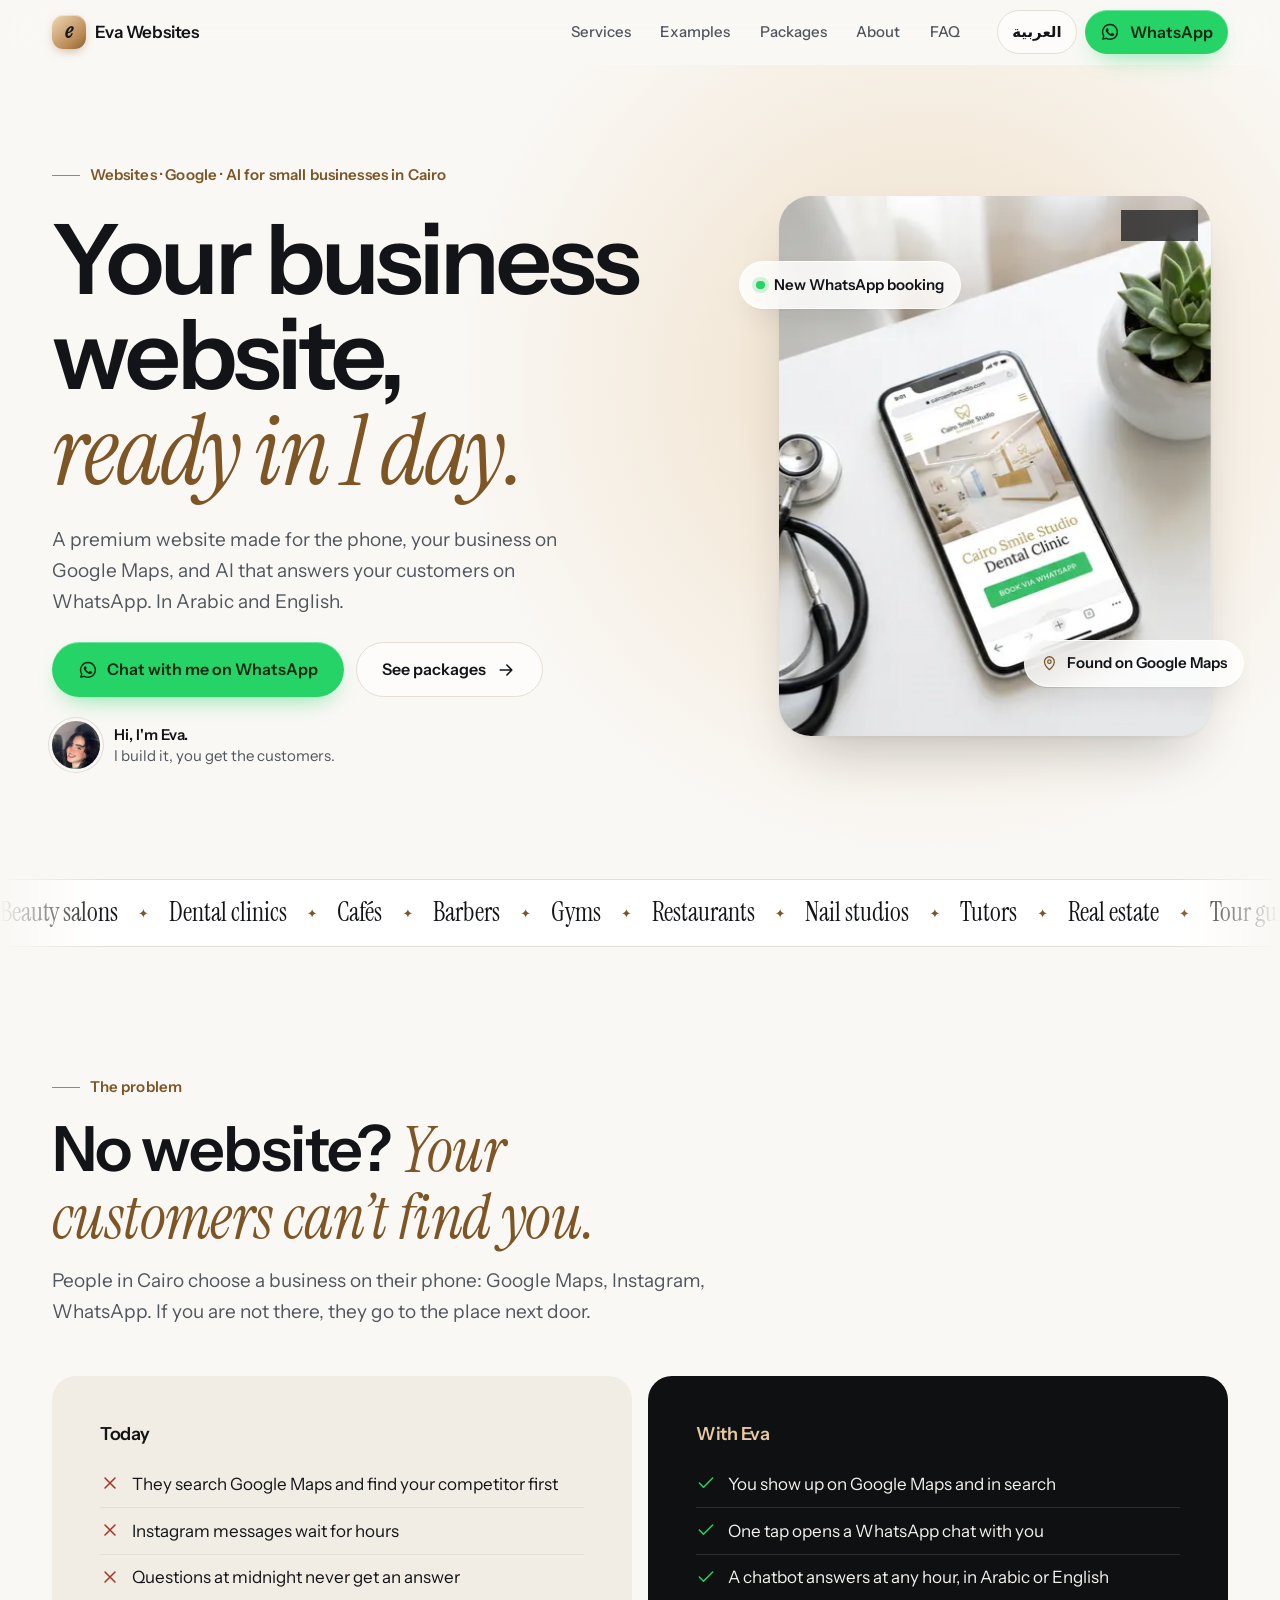
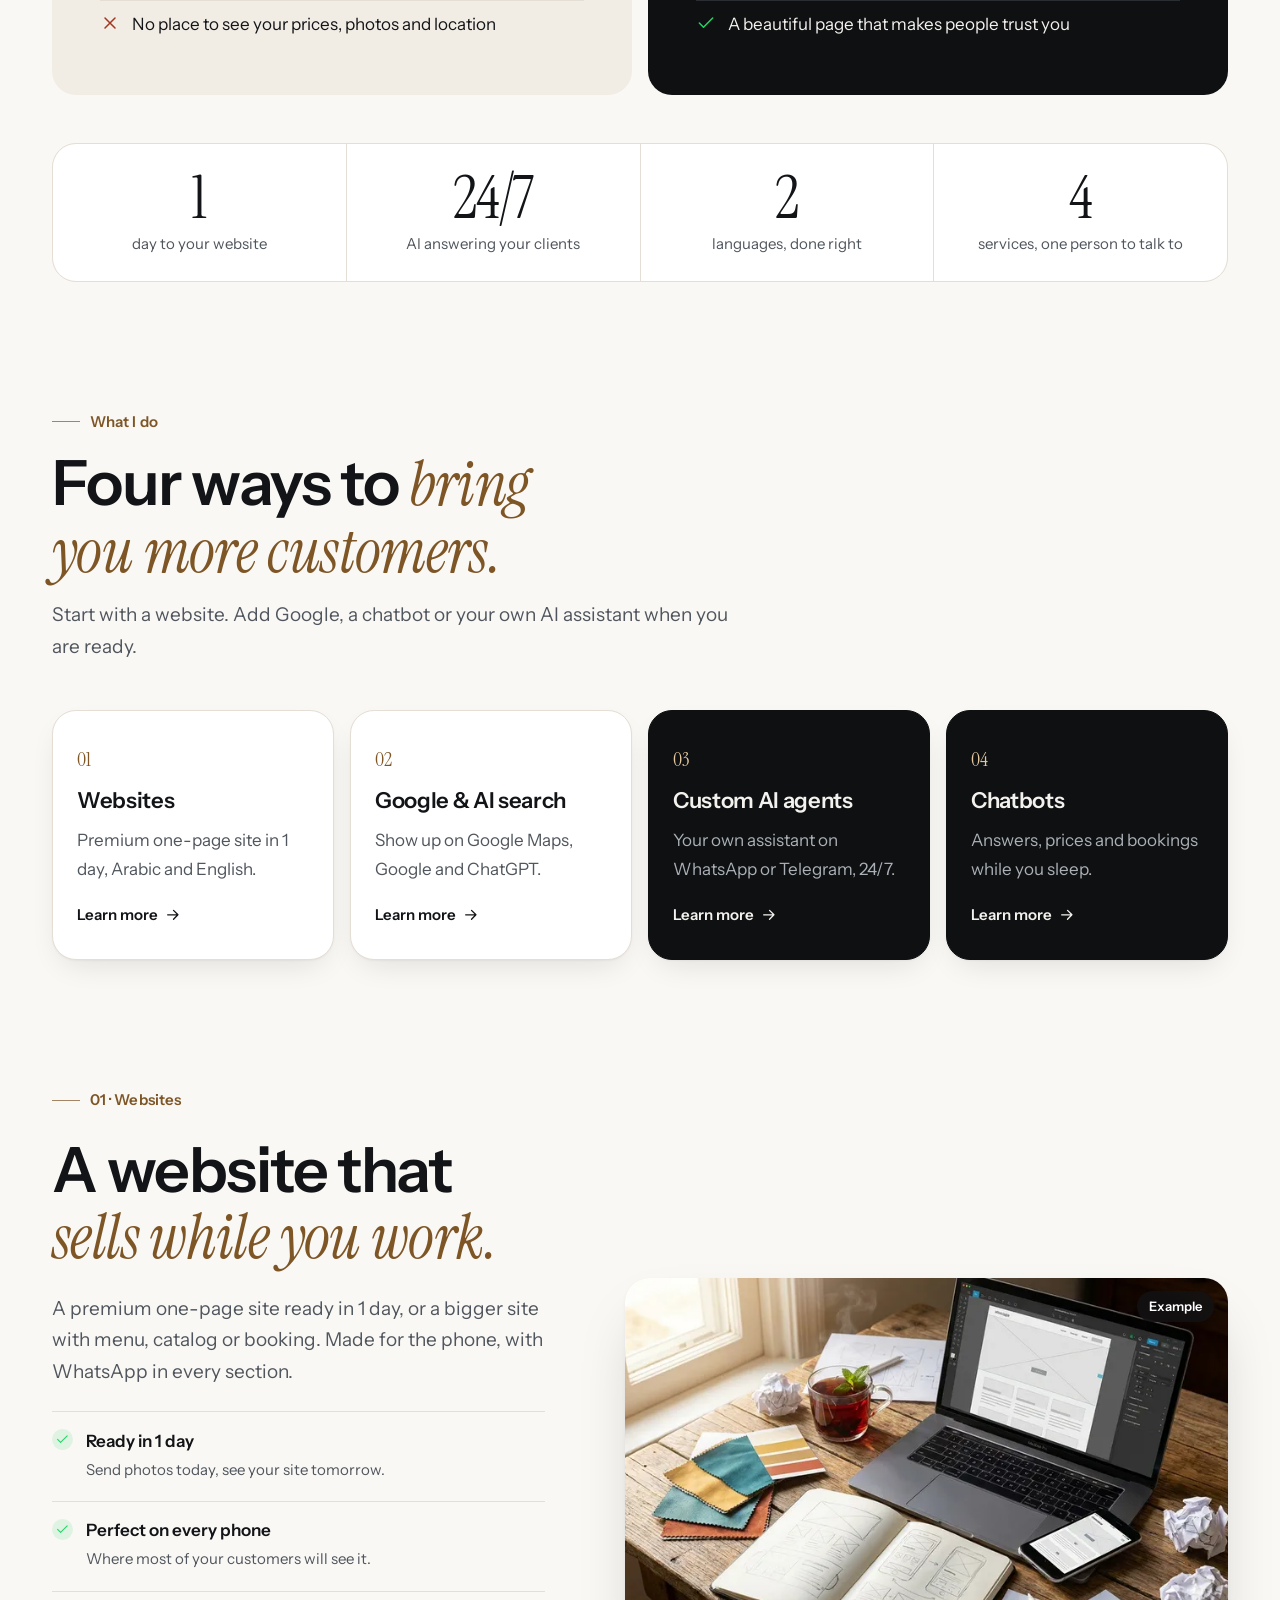
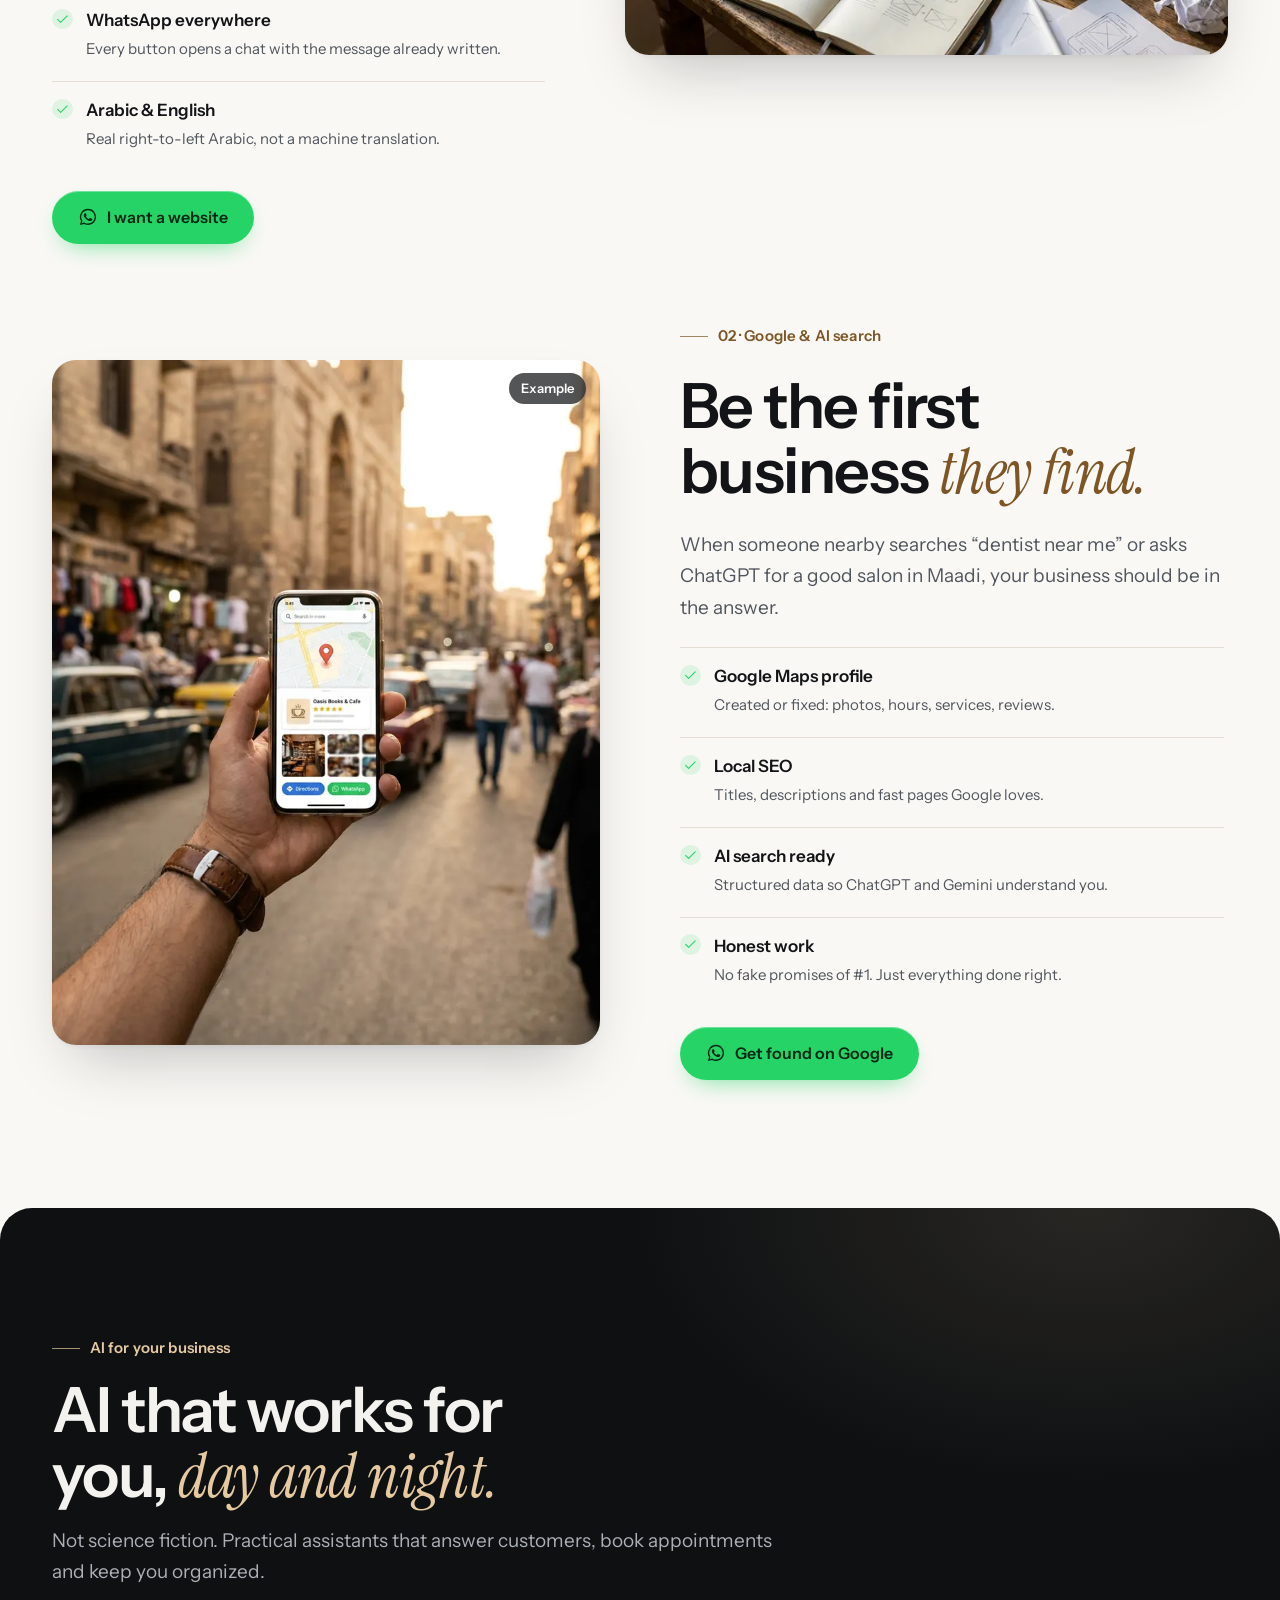
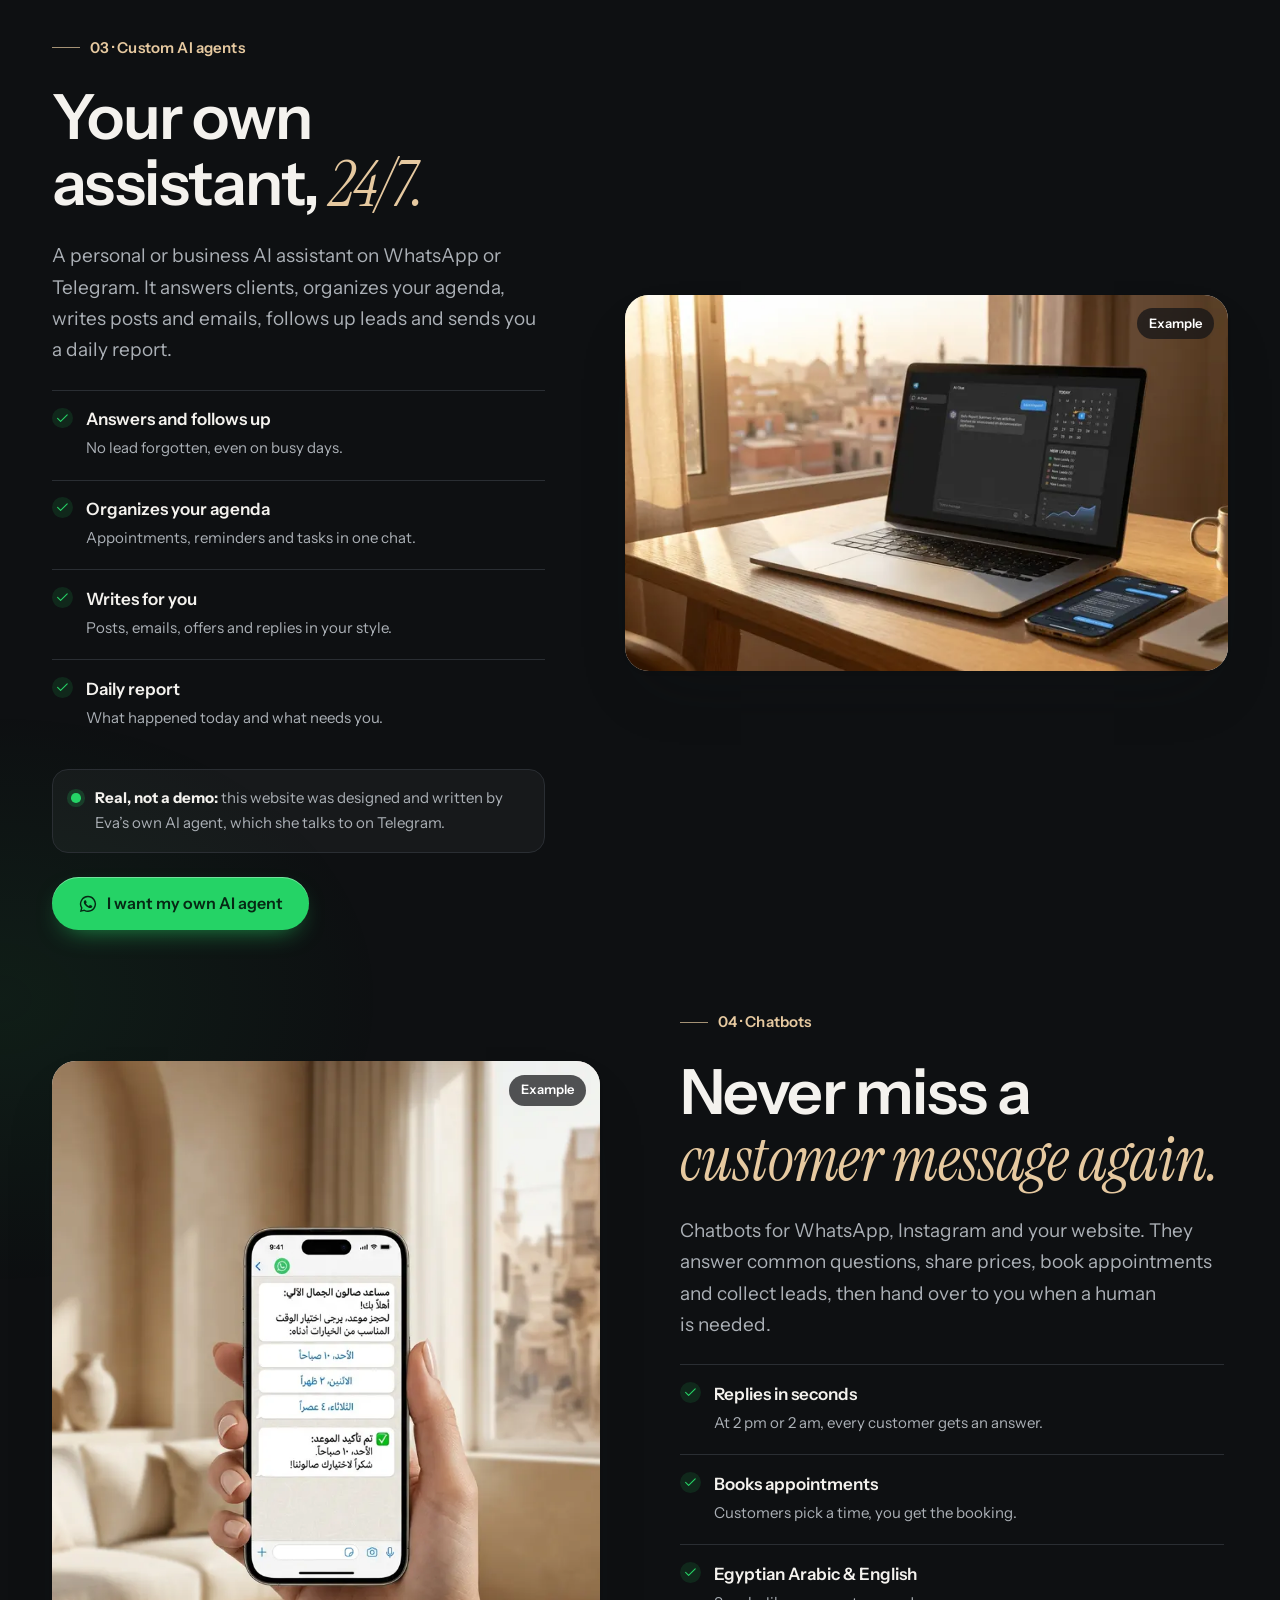
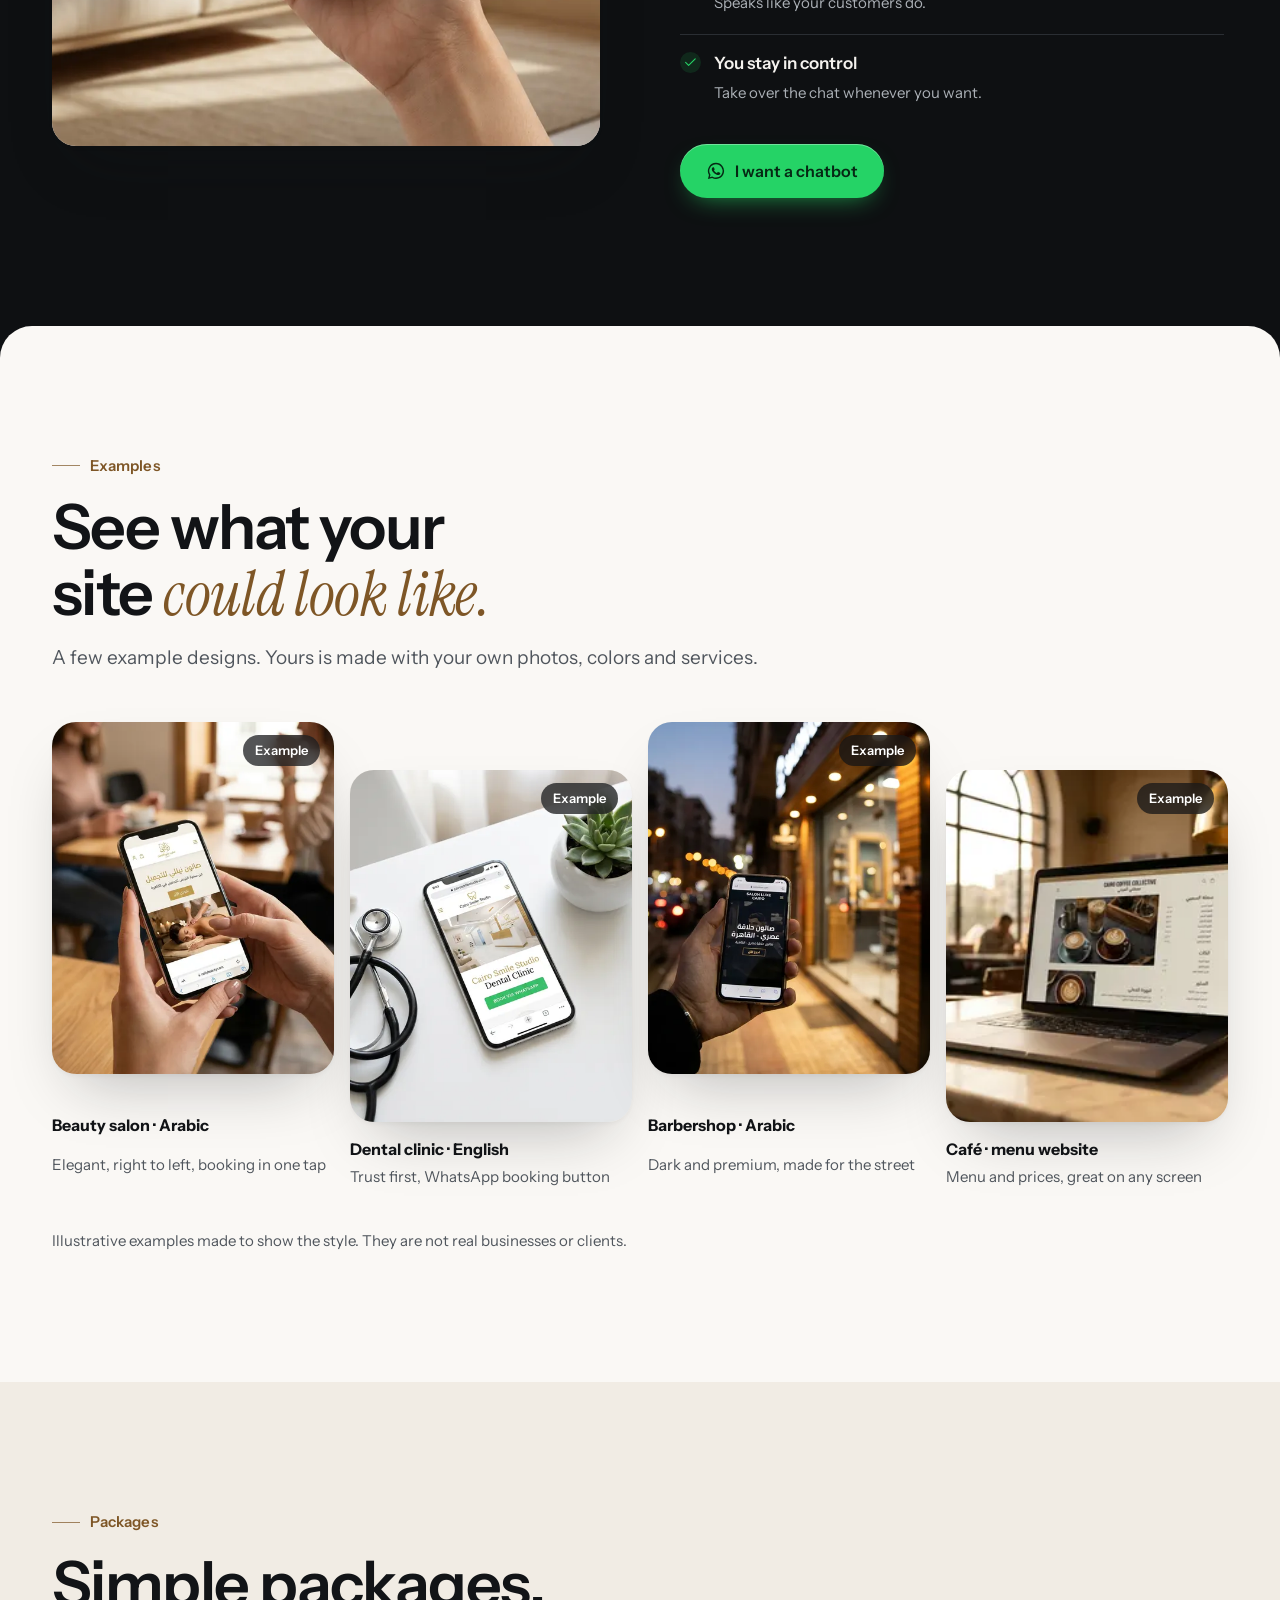
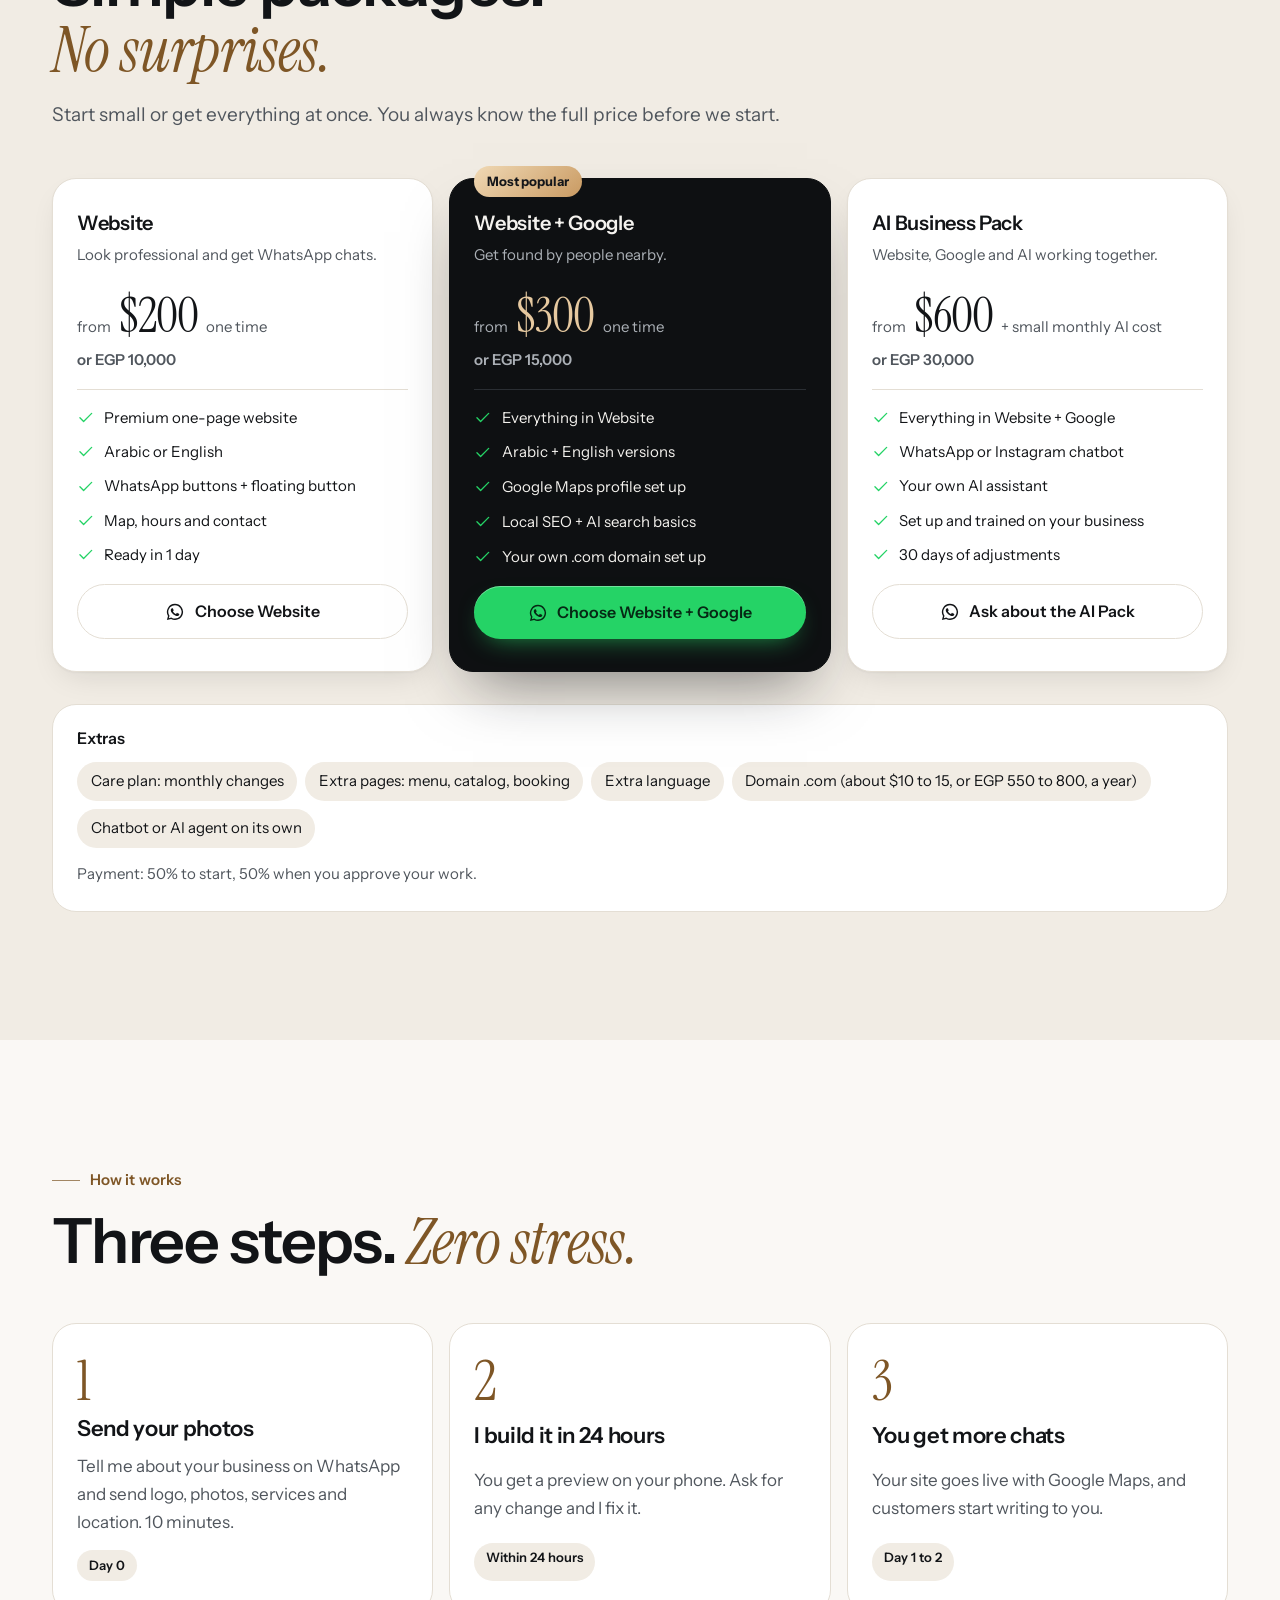
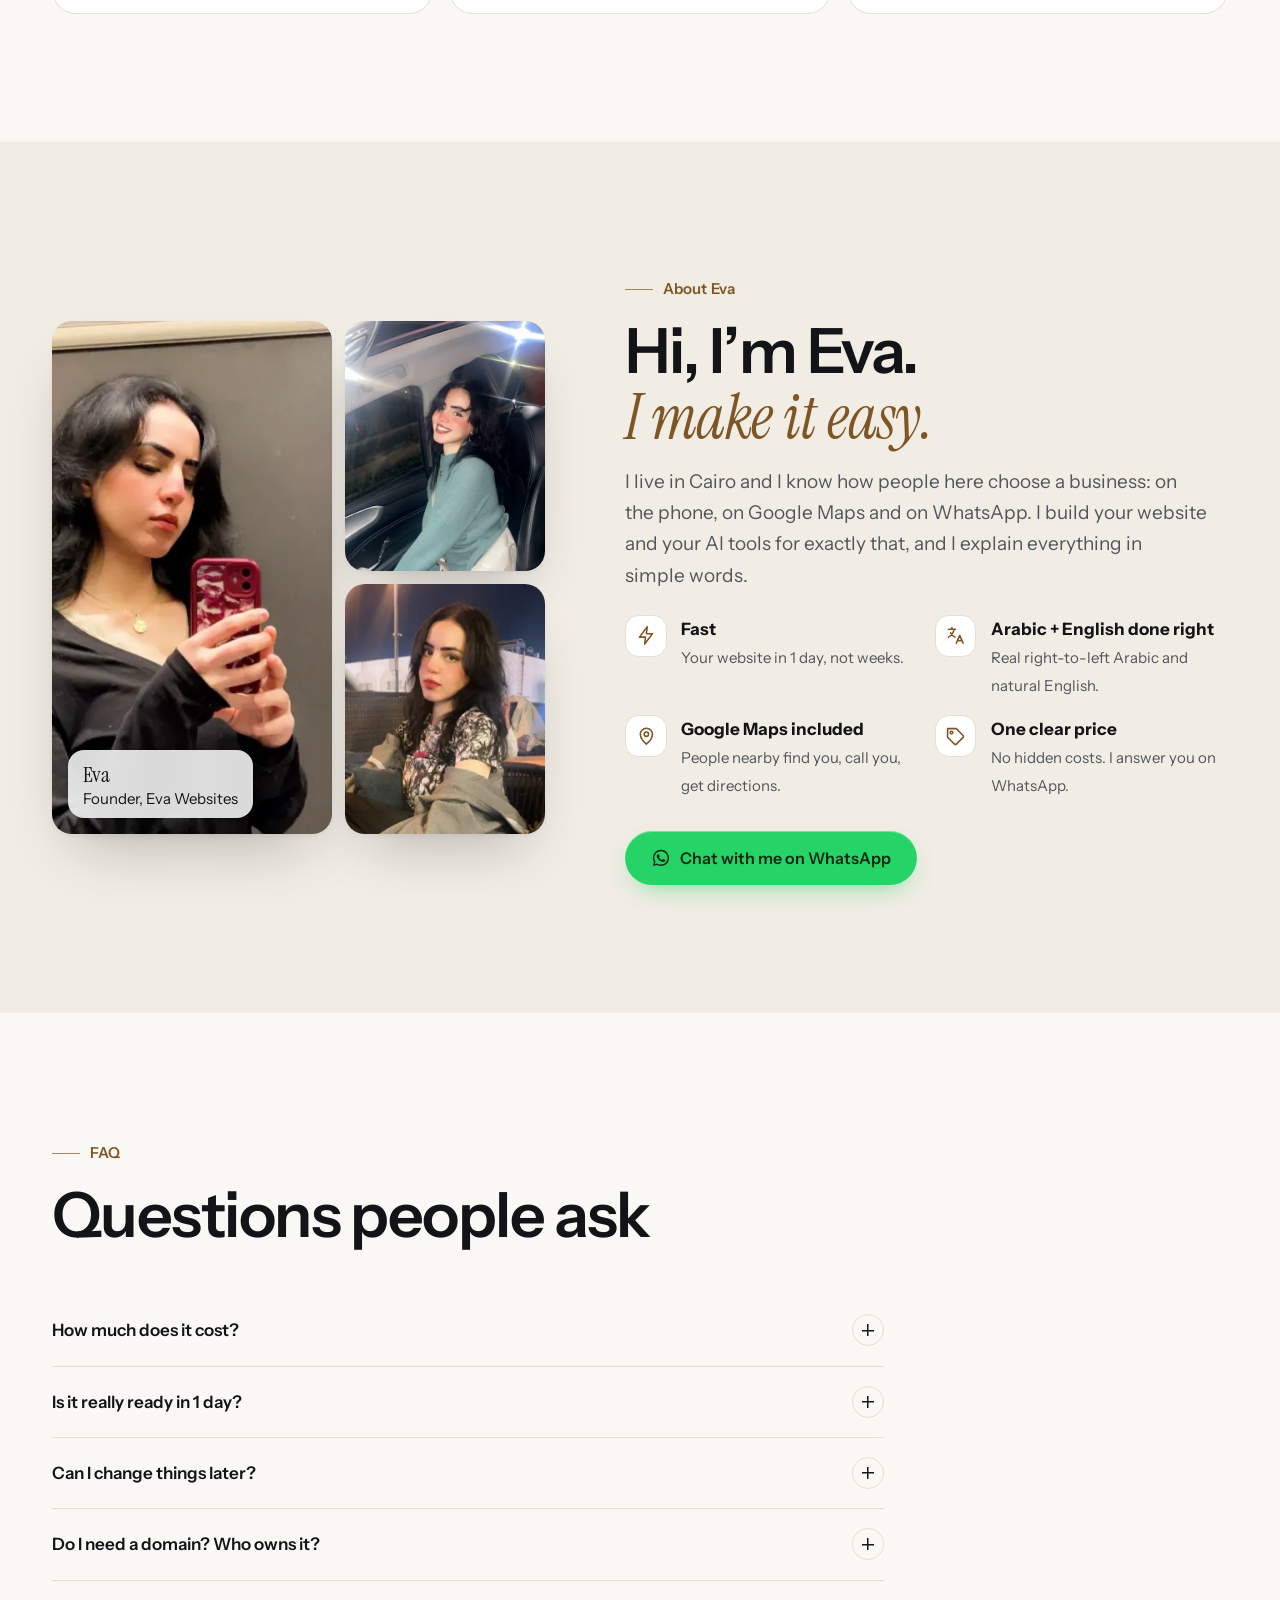
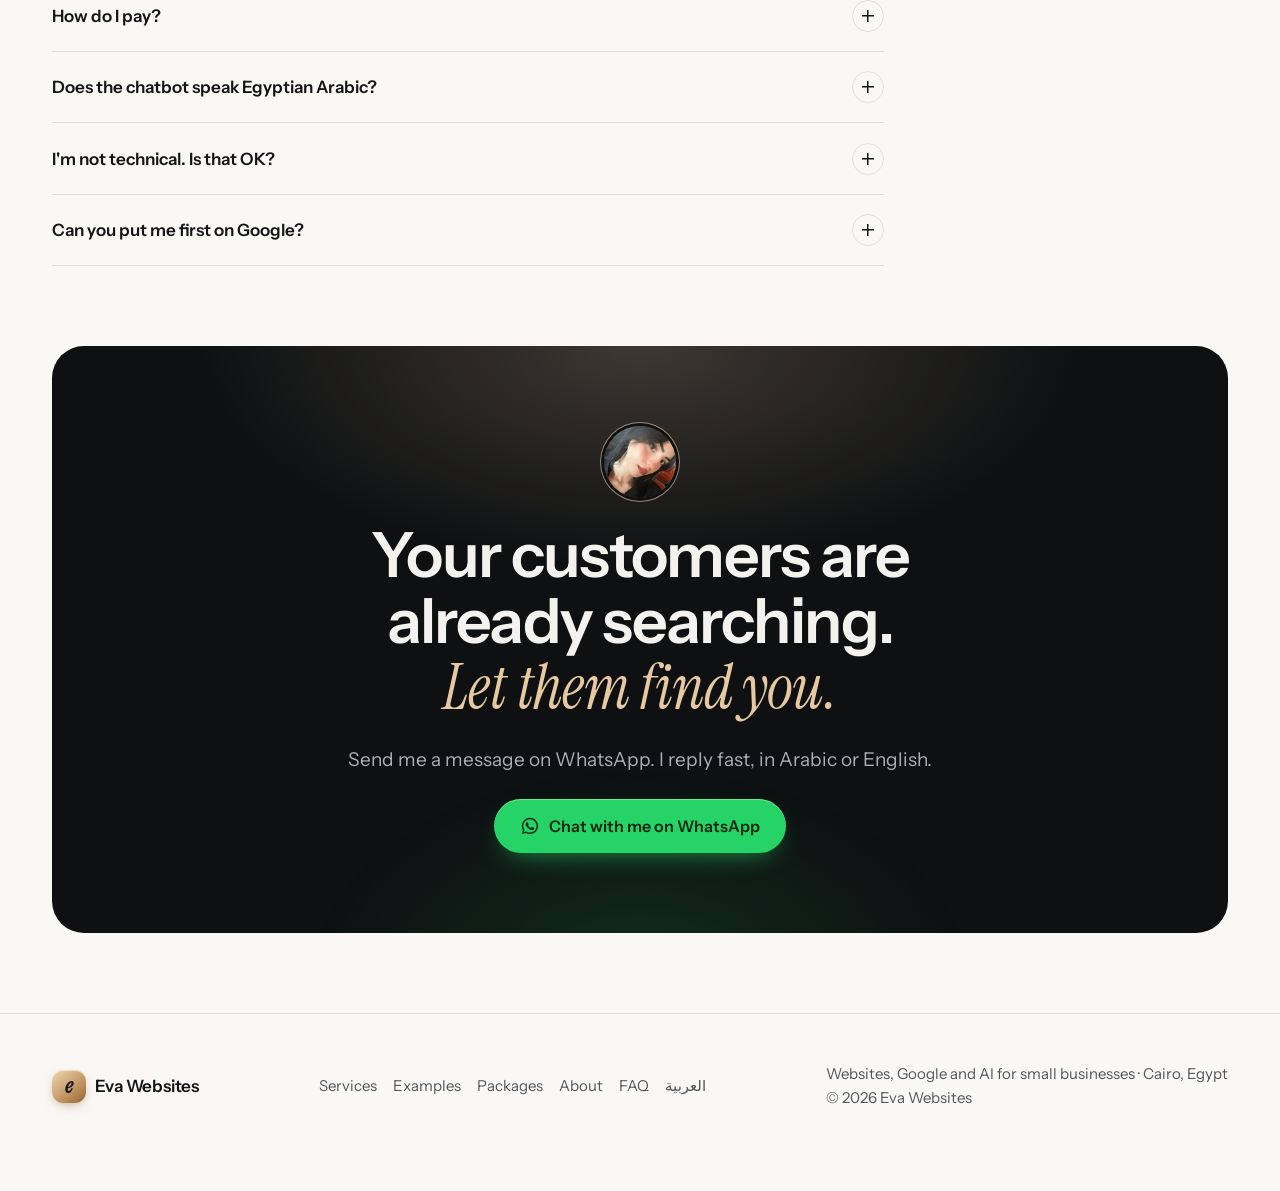
==== commit 6adecd8f: "Eva real WhatsApp number + confirmed prices (no draft note) (1/1)" ====
--- a/index.html
+++ b/index.html
@@ -22,7 +22,7 @@
 <a class="logo" href="#top" aria-label="Eva Websites"><span class="mark">e</span>Eva Websites</a>
 <nav aria-label="Main"><a href="#services">Services</a><a href="#examples">Examples</a><a href="#packages">Packages</a><a href="#about">About</a><a href="#faq">FAQ</a></nav>
 <div class="actions"><a class="lang" href="ar/" hreflang="ar">العربية</a>
-<a class="btn btn-wa" href="https://wa.me/56998260927?text=Hi%20Eva%21%20I%20saw%20your%20website%20and%20I%20want%20to%20talk%20about%20my%20business." aria-label="WhatsApp"><svg viewBox="0 0 24 24" aria-hidden="true" fill="currentColor"><path d="M12 2.2a9.7 9.7 0 0 0-8.4 14.6L2.3 21.7l5-1.3A9.7 9.7 0 1 0 12 2.2Zm0 17.7a8 8 0 0 1-4.1-1.1l-.3-.2-3 .8.8-2.9-.2-.3A8 8 0 1 1 12 19.9Zm4.4-6c-.2-.1-1.4-.7-1.7-.8-.2-.1-.4-.1-.5.1l-.8 1c-.1.2-.3.2-.5.1a6.6 6.6 0 0 1-3.3-2.9c-.2-.4.2-.4.7-1.3.1-.2 0-.3 0-.4l-.8-1.8c-.2-.5-.4-.4-.5-.4h-.5a.9.9 0 0 0-.7.3 2.8 2.8 0 0 0-.9 2.1 4.9 4.9 0 0 0 1 2.6 11.2 11.2 0 0 0 4.3 3.8c1.6.7 2.2.7 3 .6a2.6 2.6 0 0 0 1.7-1.2 2.1 2.1 0 0 0 .2-1.2c-.1-.1-.3-.2-.5-.3Z"/></svg><span>WhatsApp</span></a>
+<a class="btn btn-wa" href="https://wa.me/201153628561?text=Hi%20Eva%21%20I%20saw%20your%20website%20and%20I%20want%20to%20talk%20about%20my%20business." aria-label="WhatsApp"><svg viewBox="0 0 24 24" aria-hidden="true" fill="currentColor"><path d="M12 2.2a9.7 9.7 0 0 0-8.4 14.6L2.3 21.7l5-1.3A9.7 9.7 0 1 0 12 2.2Zm0 17.7a8 8 0 0 1-4.1-1.1l-.3-.2-3 .8.8-2.9-.2-.3A8 8 0 1 1 12 19.9Zm4.4-6c-.2-.1-1.4-.7-1.7-.8-.2-.1-.4-.1-.5.1l-.8 1c-.1.2-.3.2-.5.1a6.6 6.6 0 0 1-3.3-2.9c-.2-.4.2-.4.7-1.3.1-.2 0-.3 0-.4l-.8-1.8c-.2-.5-.4-.4-.5-.4h-.5a.9.9 0 0 0-.7.3 2.8 2.8 0 0 0-.9 2.1 4.9 4.9 0 0 0 1 2.6 11.2 11.2 0 0 0 4.3 3.8c1.6.7 2.2.7 3 .6a2.6 2.6 0 0 0 1.7-1.2 2.1 2.1 0 0 0 .2-1.2c-.1-.1-.3-.2-.5-.3Z"/></svg><span>WhatsApp</span></a>
 <button class="menu-btn" popovertarget="menu" aria-label="Menu"><svg viewBox="0 0 24 24" fill="none" stroke="currentColor" stroke-width="1.8" stroke-linecap="round" stroke-linejoin="round" aria-hidden="true"><path d="M4 7h16M4 12h16M4 17h16"/></svg></button></div>
 </div><div id="menu" popover><a href="#services" onclick="this.closest('[popover]').hidePopover()">Services</a><a href="#examples" onclick="this.closest('[popover]').hidePopover()">Examples</a><a href="#packages" onclick="this.closest('[popover]').hidePopover()">Packages</a><a href="#about" onclick="this.closest('[popover]').hidePopover()">About</a><a href="#faq" onclick="this.closest('[popover]').hidePopover()">FAQ</a></div></header>
 
@@ -32,7 +32,7 @@
 <span class="eyebrow rv">Websites · Google · AI for small businesses in Cairo</span>
 <h1 class="rv" style="--d:.08s">Your business website, <em class="accent">ready in&nbsp;1&nbsp;day.</em></h1>
 <p class="lead rv" style="--d:.16s">A premium website made for the phone, your business on Google Maps, and AI that answers your customers on WhatsApp. In Arabic and English.</p>
-<div class="ctas rv" style="--d:.24s"><a class="btn btn-wa" href="https://wa.me/56998260927?text=Hi%20Eva%21%20I%20saw%20your%20website%20and%20I%20want%20to%20talk%20about%20my%20business."><svg viewBox="0 0 24 24" aria-hidden="true" fill="currentColor"><path d="M12 2.2a9.7 9.7 0 0 0-8.4 14.6L2.3 21.7l5-1.3A9.7 9.7 0 1 0 12 2.2Zm0 17.7a8 8 0 0 1-4.1-1.1l-.3-.2-3 .8.8-2.9-.2-.3A8 8 0 1 1 12 19.9Zm4.4-6c-.2-.1-1.4-.7-1.7-.8-.2-.1-.4-.1-.5.1l-.8 1c-.1.2-.3.2-.5.1a6.6 6.6 0 0 1-3.3-2.9c-.2-.4.2-.4.7-1.3.1-.2 0-.3 0-.4l-.8-1.8c-.2-.5-.4-.4-.5-.4h-.5a.9.9 0 0 0-.7.3 2.8 2.8 0 0 0-.9 2.1 4.9 4.9 0 0 0 1 2.6 11.2 11.2 0 0 0 4.3 3.8c1.6.7 2.2.7 3 .6a2.6 2.6 0 0 0 1.7-1.2 2.1 2.1 0 0 0 .2-1.2c-.1-.1-.3-.2-.5-.3Z"/></svg>Chat with me on WhatsApp</a><a class="btn btn-ghost" href="#packages">See packages<svg viewBox="0 0 24 24" fill="none" stroke="currentColor" stroke-width="1.8" stroke-linecap="round" stroke-linejoin="round" aria-hidden="true" class="arrow"><path d="M5 12h14M13 6l6 6-6 6"/></svg></a></div>
+<div class="ctas rv" style="--d:.24s"><a class="btn btn-wa" href="https://wa.me/201153628561?text=Hi%20Eva%21%20I%20saw%20your%20website%20and%20I%20want%20to%20talk%20about%20my%20business."><svg viewBox="0 0 24 24" aria-hidden="true" fill="currentColor"><path d="M12 2.2a9.7 9.7 0 0 0-8.4 14.6L2.3 21.7l5-1.3A9.7 9.7 0 1 0 12 2.2Zm0 17.7a8 8 0 0 1-4.1-1.1l-.3-.2-3 .8.8-2.9-.2-.3A8 8 0 1 1 12 19.9Zm4.4-6c-.2-.1-1.4-.7-1.7-.8-.2-.1-.4-.1-.5.1l-.8 1c-.1.2-.3.2-.5.1a6.6 6.6 0 0 1-3.3-2.9c-.2-.4.2-.4.7-1.3.1-.2 0-.3 0-.4l-.8-1.8c-.2-.5-.4-.4-.5-.4h-.5a.9.9 0 0 0-.7.3 2.8 2.8 0 0 0-.9 2.1 4.9 4.9 0 0 0 1 2.6 11.2 11.2 0 0 0 4.3 3.8c1.6.7 2.2.7 3 .6a2.6 2.6 0 0 0 1.7-1.2 2.1 2.1 0 0 0 .2-1.2c-.1-.1-.3-.2-.5-.3Z"/></svg>Chat with me on WhatsApp</a><a class="btn btn-ghost" href="#packages">See packages<svg viewBox="0 0 24 24" fill="none" stroke="currentColor" stroke-width="1.8" stroke-linecap="round" stroke-linejoin="round" aria-hidden="true" class="arrow"><path d="M5 12h14M13 6l6 6-6 6"/></svg></a></div>
 <div class="hello rv" style="--d:.32s"><picture><source type="image/webp" srcset="img/eva/avatar-120.webp 120w, img/eva/avatar-240.webp 240w" sizes="48px"><img src="img/eva/avatar-240.jpg" srcset="img/eva/avatar-120.jpg 120w, img/eva/avatar-240.jpg 240w" sizes="48px" width="240" height="240" loading="lazy" decoding="async" alt="Eva, founder of Eva Websites"></picture><p><b>Hi, I'm Eva.</b>I build it, you get the customers.</p></div>
 </div>
 <div class="hero-visual rv" style="--d:.2s">
@@ -58,11 +58,11 @@
 <div class="bento"><a class="tile rv" style="--d:0.00s" href="#web"><span class="num">01</span><h3>Websites</h3><p>Premium one-page site in 1 day, Arabic and English.</p><span class="go">Learn more<svg viewBox="0 0 24 24" fill="none" stroke="currentColor" stroke-width="1.8" stroke-linecap="round" stroke-linejoin="round" aria-hidden="true" class="arrow"><path d="M5 12h14M13 6l6 6-6 6"/></svg></span></a><a class="tile rv" style="--d:0.08s" href="#seo"><span class="num">02</span><h3>Google &amp; AI search</h3><p>Show up on Google Maps, Google and ChatGPT.</p><span class="go">Learn more<svg viewBox="0 0 24 24" fill="none" stroke="currentColor" stroke-width="1.8" stroke-linecap="round" stroke-linejoin="round" aria-hidden="true" class="arrow"><path d="M5 12h14M13 6l6 6-6 6"/></svg></span></a><a class="tile dark rv" style="--d:0.16s" href="#agents"><span class="num">03</span><h3>Custom AI agents</h3><p>Your own assistant on WhatsApp or Telegram, 24/7.</p><span class="go">Learn more<svg viewBox="0 0 24 24" fill="none" stroke="currentColor" stroke-width="1.8" stroke-linecap="round" stroke-linejoin="round" aria-hidden="true" class="arrow"><path d="M5 12h14M13 6l6 6-6 6"/></svg></span></a><a class="tile dark rv" style="--d:0.24s" href="#chatbots"><span class="num">04</span><h3>Chatbots</h3><p>Answers, prices and bookings while you sleep.</p><span class="go">Learn more<svg viewBox="0 0 24 24" fill="none" stroke="currentColor" stroke-width="1.8" stroke-linecap="round" stroke-linejoin="round" aria-hidden="true" class="arrow"><path d="M5 12h14M13 6l6 6-6 6"/></svg></span></a></div>
 </div></section>
 
-<section class="chapters" style="padding-block-start:0"><div class="wrap"><div class="svc wide" id="web"><div class="svc-copy rv"><span class="eyebrow">01 · Websites</span><h2>A website that <em class="accent">sells while you work.</em></h2><p class="tagline">A premium one-page site ready in 1 day, or a bigger site with menu, catalog or booking. Made for the phone, with WhatsApp in every section.</p><ul class="benefits"><li><svg viewBox="0 0 24 24" fill="none" stroke="currentColor" stroke-width="1.8" stroke-linecap="round" stroke-linejoin="round" aria-hidden="true"><path d="M20 6 9 17l-5-5"/></svg><div><b>Ready in 1 day</b><span>Send photos today, see your site tomorrow.</span></div></li><li><svg viewBox="0 0 24 24" fill="none" stroke="currentColor" stroke-width="1.8" stroke-linecap="round" stroke-linejoin="round" aria-hidden="true"><path d="M20 6 9 17l-5-5"/></svg><div><b>Perfect on every phone</b><span>Where most of your customers will see it.</span></div></li><li><svg viewBox="0 0 24 24" fill="none" stroke="currentColor" stroke-width="1.8" stroke-linecap="round" stroke-linejoin="round" aria-hidden="true"><path d="M20 6 9 17l-5-5"/></svg><div><b>WhatsApp everywhere</b><span>Every button opens a chat with the message already written.</span></div></li><li><svg viewBox="0 0 24 24" fill="none" stroke="currentColor" stroke-width="1.8" stroke-linecap="round" stroke-linejoin="round" aria-hidden="true"><path d="M20 6 9 17l-5-5"/></svg><div><b>Arabic &amp; English</b><span>Real right-to-left Arabic, not a machine translation.</span></div></li></ul><a class="btn btn-wa" href="https://wa.me/56998260927?text=Hi%20Eva%21%20I%20want%20a%20website%20for%20my%20business."><svg viewBox="0 0 24 24" aria-hidden="true" fill="currentColor"><path d="M12 2.2a9.7 9.7 0 0 0-8.4 14.6L2.3 21.7l5-1.3A9.7 9.7 0 1 0 12 2.2Zm0 17.7a8 8 0 0 1-4.1-1.1l-.3-.2-3 .8.8-2.9-.2-.3A8 8 0 1 1 12 19.9Zm4.4-6c-.2-.1-1.4-.7-1.7-.8-.2-.1-.4-.1-.5.1l-.8 1c-.1.2-.3.2-.5.1a6.6 6.6 0 0 1-3.3-2.9c-.2-.4.2-.4.7-1.3.1-.2 0-.3 0-.4l-.8-1.8c-.2-.5-.4-.4-.5-.4h-.5a.9.9 0 0 0-.7.3 2.8 2.8 0 0 0-.9 2.1 4.9 4.9 0 0 0 1 2.6 11.2 11.2 0 0 0 4.3 3.8c1.6.7 2.2.7 3 .6a2.6 2.6 0 0 0 1.7-1.2 2.1 2.1 0 0 0 .2-1.2c-.1-.1-.3-.2-.5-.3Z"/></svg>I want a website</a></div><div class="svc-visual rv" style="--d:.12s"><div class="frame p169"><picture><source type="image/webp" srcset="img/ex/escritorio-480.webp 480w, img/ex/escritorio-800.webp 800w, img/ex/escritorio-1200.webp 1200w" sizes="(min-width:900px) 38rem, 92vw"><img src="img/ex/escritorio-1200.jpg" srcset="img/ex/escritorio-480.jpg 480w, img/ex/escritorio-800.jpg 800w, img/ex/escritorio-1200.jpg 1200w" sizes="(min-width:900px) 38rem, 92vw" width="1376" height="768" loading="lazy" decoding="async" alt="Designer desk with a laptop showing a website in progress and a phone preview"></picture><span class="badge">Example</span></div></div></div><div class="svc flip" id="seo"><div class="svc-copy rv"><span class="eyebrow">02 · Google &amp; AI search</span><h2>Be the first business <em class="accent">they find.</em></h2><p class="tagline">When someone nearby searches “dentist near me” or asks ChatGPT for a good salon in Maadi, your business should be in the answer.</p><ul class="benefits"><li><svg viewBox="0 0 24 24" fill="none" stroke="currentColor" stroke-width="1.8" stroke-linecap="round" stroke-linejoin="round" aria-hidden="true"><path d="M20 6 9 17l-5-5"/></svg><div><b>Google Maps profile</b><span>Created or fixed: photos, hours, services, reviews.</span></div></li><li><svg viewBox="0 0 24 24" fill="none" stroke="currentColor" stroke-width="1.8" stroke-linecap="round" stroke-linejoin="round" aria-hidden="true"><path d="M20 6 9 17l-5-5"/></svg><div><b>Local SEO</b><span>Titles, descriptions and fast pages Google loves.</span></div></li><li><svg viewBox="0 0 24 24" fill="none" stroke="currentColor" stroke-width="1.8" stroke-linecap="round" stroke-linejoin="round" aria-hidden="true"><path d="M20 6 9 17l-5-5"/></svg><div><b>AI search ready</b><span>Structured data so ChatGPT and Gemini understand you.</span></div></li><li><svg viewBox="0 0 24 24" fill="none" stroke="currentColor" stroke-width="1.8" stroke-linecap="round" stroke-linejoin="round" aria-hidden="true"><path d="M20 6 9 17l-5-5"/></svg><div><b>Honest work</b><span>No fake promises of #1. Just everything done right.</span></div></li></ul><a class="btn btn-wa" href="https://wa.me/56998260927?text=Hi%20Eva%21%20I%20want%20my%20business%20to%20show%20up%20on%20Google%20and%20Google%20Maps."><svg viewBox="0 0 24 24" aria-hidden="true" fill="currentColor"><path d="M12 2.2a9.7 9.7 0 0 0-8.4 14.6L2.3 21.7l5-1.3A9.7 9.7 0 1 0 12 2.2Zm0 17.7a8 8 0 0 1-4.1-1.1l-.3-.2-3 .8.8-2.9-.2-.3A8 8 0 1 1 12 19.9Zm4.4-6c-.2-.1-1.4-.7-1.7-.8-.2-.1-.4-.1-.5.1l-.8 1c-.1.2-.3.2-.5.1a6.6 6.6 0 0 1-3.3-2.9c-.2-.4.2-.4.7-1.3.1-.2 0-.3 0-.4l-.8-1.8c-.2-.5-.4-.4-.5-.4h-.5a.9.9 0 0 0-.7.3 2.8 2.8 0 0 0-.9 2.1 4.9 4.9 0 0 0 1 2.6 11.2 11.2 0 0 0 4.3 3.8c1.6.7 2.2.7 3 .6a2.6 2.6 0 0 0 1.7-1.2 2.1 2.1 0 0 0 .2-1.2c-.1-.1-.3-.2-.5-.3Z"/></svg>Get found on Google</a></div><div class="svc-visual rv" style="--d:.12s"><div class="frame p45"><picture><source type="image/webp" srcset="img/ex/seo-480.webp 480w, img/ex/seo-800.webp 800w" sizes="(min-width:900px) 38rem, 92vw"><img src="img/ex/seo-800.jpg" srcset="img/ex/seo-480.jpg 480w, img/ex/seo-800.jpg 800w" sizes="(min-width:900px) 38rem, 92vw" width="928" height="1152" loading="lazy" decoding="async" alt="Hand holding a phone on a Cairo street showing an example business on a map app"></picture><span class="badge">Example</span></div></div></div></div></section>
+<section class="chapters" style="padding-block-start:0"><div class="wrap"><div class="svc wide" id="web"><div class="svc-copy rv"><span class="eyebrow">01 · Websites</span><h2>A website that <em class="accent">sells while you work.</em></h2><p class="tagline">A premium one-page site ready in 1 day, or a bigger site with menu, catalog or booking. Made for the phone, with WhatsApp in every section.</p><ul class="benefits"><li><svg viewBox="0 0 24 24" fill="none" stroke="currentColor" stroke-width="1.8" stroke-linecap="round" stroke-linejoin="round" aria-hidden="true"><path d="M20 6 9 17l-5-5"/></svg><div><b>Ready in 1 day</b><span>Send photos today, see your site tomorrow.</span></div></li><li><svg viewBox="0 0 24 24" fill="none" stroke="currentColor" stroke-width="1.8" stroke-linecap="round" stroke-linejoin="round" aria-hidden="true"><path d="M20 6 9 17l-5-5"/></svg><div><b>Perfect on every phone</b><span>Where most of your customers will see it.</span></div></li><li><svg viewBox="0 0 24 24" fill="none" stroke="currentColor" stroke-width="1.8" stroke-linecap="round" stroke-linejoin="round" aria-hidden="true"><path d="M20 6 9 17l-5-5"/></svg><div><b>WhatsApp everywhere</b><span>Every button opens a chat with the message already written.</span></div></li><li><svg viewBox="0 0 24 24" fill="none" stroke="currentColor" stroke-width="1.8" stroke-linecap="round" stroke-linejoin="round" aria-hidden="true"><path d="M20 6 9 17l-5-5"/></svg><div><b>Arabic &amp; English</b><span>Real right-to-left Arabic, not a machine translation.</span></div></li></ul><a class="btn btn-wa" href="https://wa.me/201153628561?text=Hi%20Eva%21%20I%20want%20a%20website%20for%20my%20business."><svg viewBox="0 0 24 24" aria-hidden="true" fill="currentColor"><path d="M12 2.2a9.7 9.7 0 0 0-8.4 14.6L2.3 21.7l5-1.3A9.7 9.7 0 1 0 12 2.2Zm0 17.7a8 8 0 0 1-4.1-1.1l-.3-.2-3 .8.8-2.9-.2-.3A8 8 0 1 1 12 19.9Zm4.4-6c-.2-.1-1.4-.7-1.7-.8-.2-.1-.4-.1-.5.1l-.8 1c-.1.2-.3.2-.5.1a6.6 6.6 0 0 1-3.3-2.9c-.2-.4.2-.4.7-1.3.1-.2 0-.3 0-.4l-.8-1.8c-.2-.5-.4-.4-.5-.4h-.5a.9.9 0 0 0-.7.3 2.8 2.8 0 0 0-.9 2.1 4.9 4.9 0 0 0 1 2.6 11.2 11.2 0 0 0 4.3 3.8c1.6.7 2.2.7 3 .6a2.6 2.6 0 0 0 1.7-1.2 2.1 2.1 0 0 0 .2-1.2c-.1-.1-.3-.2-.5-.3Z"/></svg>I want a website</a></div><div class="svc-visual rv" style="--d:.12s"><div class="frame p169"><picture><source type="image/webp" srcset="img/ex/escritorio-480.webp 480w, img/ex/escritorio-800.webp 800w, img/ex/escritorio-1200.webp 1200w" sizes="(min-width:900px) 38rem, 92vw"><img src="img/ex/escritorio-1200.jpg" srcset="img/ex/escritorio-480.jpg 480w, img/ex/escritorio-800.jpg 800w, img/ex/escritorio-1200.jpg 1200w" sizes="(min-width:900px) 38rem, 92vw" width="1376" height="768" loading="lazy" decoding="async" alt="Designer desk with a laptop showing a website in progress and a phone preview"></picture><span class="badge">Example</span></div></div></div><div class="svc flip" id="seo"><div class="svc-copy rv"><span class="eyebrow">02 · Google &amp; AI search</span><h2>Be the first business <em class="accent">they find.</em></h2><p class="tagline">When someone nearby searches “dentist near me” or asks ChatGPT for a good salon in Maadi, your business should be in the answer.</p><ul class="benefits"><li><svg viewBox="0 0 24 24" fill="none" stroke="currentColor" stroke-width="1.8" stroke-linecap="round" stroke-linejoin="round" aria-hidden="true"><path d="M20 6 9 17l-5-5"/></svg><div><b>Google Maps profile</b><span>Created or fixed: photos, hours, services, reviews.</span></div></li><li><svg viewBox="0 0 24 24" fill="none" stroke="currentColor" stroke-width="1.8" stroke-linecap="round" stroke-linejoin="round" aria-hidden="true"><path d="M20 6 9 17l-5-5"/></svg><div><b>Local SEO</b><span>Titles, descriptions and fast pages Google loves.</span></div></li><li><svg viewBox="0 0 24 24" fill="none" stroke="currentColor" stroke-width="1.8" stroke-linecap="round" stroke-linejoin="round" aria-hidden="true"><path d="M20 6 9 17l-5-5"/></svg><div><b>AI search ready</b><span>Structured data so ChatGPT and Gemini understand you.</span></div></li><li><svg viewBox="0 0 24 24" fill="none" stroke="currentColor" stroke-width="1.8" stroke-linecap="round" stroke-linejoin="round" aria-hidden="true"><path d="M20 6 9 17l-5-5"/></svg><div><b>Honest work</b><span>No fake promises of #1. Just everything done right.</span></div></li></ul><a class="btn btn-wa" href="https://wa.me/201153628561?text=Hi%20Eva%21%20I%20want%20my%20business%20to%20show%20up%20on%20Google%20and%20Google%20Maps."><svg viewBox="0 0 24 24" aria-hidden="true" fill="currentColor"><path d="M12 2.2a9.7 9.7 0 0 0-8.4 14.6L2.3 21.7l5-1.3A9.7 9.7 0 1 0 12 2.2Zm0 17.7a8 8 0 0 1-4.1-1.1l-.3-.2-3 .8.8-2.9-.2-.3A8 8 0 1 1 12 19.9Zm4.4-6c-.2-.1-1.4-.7-1.7-.8-.2-.1-.4-.1-.5.1l-.8 1c-.1.2-.3.2-.5.1a6.6 6.6 0 0 1-3.3-2.9c-.2-.4.2-.4.7-1.3.1-.2 0-.3 0-.4l-.8-1.8c-.2-.5-.4-.4-.5-.4h-.5a.9.9 0 0 0-.7.3 2.8 2.8 0 0 0-.9 2.1 4.9 4.9 0 0 0 1 2.6 11.2 11.2 0 0 0 4.3 3.8c1.6.7 2.2.7 3 .6a2.6 2.6 0 0 0 1.7-1.2 2.1 2.1 0 0 0 .2-1.2c-.1-.1-.3-.2-.5-.3Z"/></svg>Get found on Google</a></div><div class="svc-visual rv" style="--d:.12s"><div class="frame p45"><picture><source type="image/webp" srcset="img/ex/seo-480.webp 480w, img/ex/seo-800.webp 800w" sizes="(min-width:900px) 38rem, 92vw"><img src="img/ex/seo-800.jpg" srcset="img/ex/seo-480.jpg 480w, img/ex/seo-800.jpg 800w" sizes="(min-width:900px) 38rem, 92vw" width="928" height="1152" loading="lazy" decoding="async" alt="Hand holding a phone on a Cairo street showing an example business on a map app"></picture><span class="badge">Example</span></div></div></div></div></section>
 
 <section class="night" id="ai"><div class="wrap">
 <div class="sec-head rv"><span class="eyebrow">AI for your business</span><h2>AI that works for you, <em class="accent">day and night.</em></h2><p>Not science fiction. Practical assistants that answer customers, book appointments and keep you organized.</p></div>
-<div class="svc wide" id="agents"><div class="svc-copy rv"><span class="eyebrow">03 · Custom AI agents</span><h2>Your own assistant, <em class="accent">24/7.</em></h2><p class="tagline">A personal or business AI assistant on WhatsApp or Telegram. It answers clients, organizes your agenda, writes posts and emails, follows up leads and sends you a daily report.</p><ul class="benefits"><li><svg viewBox="0 0 24 24" fill="none" stroke="currentColor" stroke-width="1.8" stroke-linecap="round" stroke-linejoin="round" aria-hidden="true"><path d="M20 6 9 17l-5-5"/></svg><div><b>Answers and follows up</b><span>No lead forgotten, even on busy days.</span></div></li><li><svg viewBox="0 0 24 24" fill="none" stroke="currentColor" stroke-width="1.8" stroke-linecap="round" stroke-linejoin="round" aria-hidden="true"><path d="M20 6 9 17l-5-5"/></svg><div><b>Organizes your agenda</b><span>Appointments, reminders and tasks in one chat.</span></div></li><li><svg viewBox="0 0 24 24" fill="none" stroke="currentColor" stroke-width="1.8" stroke-linecap="round" stroke-linejoin="round" aria-hidden="true"><path d="M20 6 9 17l-5-5"/></svg><div><b>Writes for you</b><span>Posts, emails, offers and replies in your style.</span></div></li><li><svg viewBox="0 0 24 24" fill="none" stroke="currentColor" stroke-width="1.8" stroke-linecap="round" stroke-linejoin="round" aria-hidden="true"><path d="M20 6 9 17l-5-5"/></svg><div><b>Daily report</b><span>What happened today and what needs you.</span></div></li></ul><p class="proof"><span class="dot"></span><span><b>Real, not a demo:</b> this website was designed and written by Eva’s own AI agent, which she talks to on Telegram.</span></p><a class="btn btn-wa" href="https://wa.me/56998260927?text=Hi%20Eva%21%20I%20want%20my%20own%20AI%20assistant%20for%20my%20business."><svg viewBox="0 0 24 24" aria-hidden="true" fill="currentColor"><path d="M12 2.2a9.7 9.7 0 0 0-8.4 14.6L2.3 21.7l5-1.3A9.7 9.7 0 1 0 12 2.2Zm0 17.7a8 8 0 0 1-4.1-1.1l-.3-.2-3 .8.8-2.9-.2-.3A8 8 0 1 1 12 19.9Zm4.4-6c-.2-.1-1.4-.7-1.7-.8-.2-.1-.4-.1-.5.1l-.8 1c-.1.2-.3.2-.5.1a6.6 6.6 0 0 1-3.3-2.9c-.2-.4.2-.4.7-1.3.1-.2 0-.3 0-.4l-.8-1.8c-.2-.5-.4-.4-.5-.4h-.5a.9.9 0 0 0-.7.3 2.8 2.8 0 0 0-.9 2.1 4.9 4.9 0 0 0 1 2.6 11.2 11.2 0 0 0 4.3 3.8c1.6.7 2.2.7 3 .6a2.6 2.6 0 0 0 1.7-1.2 2.1 2.1 0 0 0 .2-1.2c-.1-.1-.3-.2-.5-.3Z"/></svg>I want my own AI agent</a></div><div class="svc-visual rv" style="--d:.12s"><div class="frame p169"><picture><source type="image/webp" srcset="img/ex/agente-480.webp 480w, img/ex/agente-800.webp 800w, img/ex/agente-1200.webp 1200w" sizes="(min-width:900px) 38rem, 92vw"><img src="img/ex/agente-1200.jpg" srcset="img/ex/agente-480.jpg 480w, img/ex/agente-800.jpg 800w, img/ex/agente-1200.jpg 1200w" sizes="(min-width:900px) 38rem, 92vw" width="1376" height="768" loading="lazy" decoding="async" alt="Laptop by a window over Cairo showing an example AI assistant dashboard with chat, calendar and leads"></picture><span class="badge">Example</span></div></div></div><div class="svc flip" id="chatbots"><div class="svc-copy rv"><span class="eyebrow">04 · Chatbots</span><h2>Never miss a <em class="accent">customer message again.</em></h2><p class="tagline">Chatbots for WhatsApp, Instagram and your website. They answer common questions, share prices, book appointments and collect leads, then hand over to you when a human is needed.</p><ul class="benefits"><li><svg viewBox="0 0 24 24" fill="none" stroke="currentColor" stroke-width="1.8" stroke-linecap="round" stroke-linejoin="round" aria-hidden="true"><path d="M20 6 9 17l-5-5"/></svg><div><b>Replies in seconds</b><span>At 2 pm or 2 am, every customer gets an answer.</span></div></li><li><svg viewBox="0 0 24 24" fill="none" stroke="currentColor" stroke-width="1.8" stroke-linecap="round" stroke-linejoin="round" aria-hidden="true"><path d="M20 6 9 17l-5-5"/></svg><div><b>Books appointments</b><span>Customers pick a time, you get the booking.</span></div></li><li><svg viewBox="0 0 24 24" fill="none" stroke="currentColor" stroke-width="1.8" stroke-linecap="round" stroke-linejoin="round" aria-hidden="true"><path d="M20 6 9 17l-5-5"/></svg><div><b>Egyptian Arabic &amp; English</b><span>Speaks like your customers do.</span></div></li><li><svg viewBox="0 0 24 24" fill="none" stroke="currentColor" stroke-width="1.8" stroke-linecap="round" stroke-linejoin="round" aria-hidden="true"><path d="M20 6 9 17l-5-5"/></svg><div><b>You stay in control</b><span>Take over the chat whenever you want.</span></div></li></ul><a class="btn btn-wa" href="https://wa.me/56998260927?text=Hi%20Eva%21%20I%20want%20a%20chatbot%20for%20my%20WhatsApp%20or%20Instagram."><svg viewBox="0 0 24 24" aria-hidden="true" fill="currentColor"><path d="M12 2.2a9.7 9.7 0 0 0-8.4 14.6L2.3 21.7l5-1.3A9.7 9.7 0 1 0 12 2.2Zm0 17.7a8 8 0 0 1-4.1-1.1l-.3-.2-3 .8.8-2.9-.2-.3A8 8 0 1 1 12 19.9Zm4.4-6c-.2-.1-1.4-.7-1.7-.8-.2-.1-.4-.1-.5.1l-.8 1c-.1.2-.3.2-.5.1a6.6 6.6 0 0 1-3.3-2.9c-.2-.4.2-.4.7-1.3.1-.2 0-.3 0-.4l-.8-1.8c-.2-.5-.4-.4-.5-.4h-.5a.9.9 0 0 0-.7.3 2.8 2.8 0 0 0-.9 2.1 4.9 4.9 0 0 0 1 2.6 11.2 11.2 0 0 0 4.3 3.8c1.6.7 2.2.7 3 .6a2.6 2.6 0 0 0 1.7-1.2 2.1 2.1 0 0 0 .2-1.2c-.1-.1-.3-.2-.5-.3Z"/></svg>I want a chatbot</a></div><div class="svc-visual rv" style="--d:.12s"><div class="frame p45"><picture><source type="image/webp" srcset="img/ex/chatbot-480.webp 480w, img/ex/chatbot-800.webp 800w" sizes="(min-width:900px) 38rem, 92vw"><img src="img/ex/chatbot-800.jpg" srcset="img/ex/chatbot-480.jpg 480w, img/ex/chatbot-800.jpg 800w" sizes="(min-width:900px) 38rem, 92vw" width="928" height="1152" loading="lazy" decoding="async" alt="Hand holding a phone with an example Arabic WhatsApp chat where a bot books a salon appointment"></picture><span class="badge">Example</span></div></div></div>
+<div class="svc wide" id="agents"><div class="svc-copy rv"><span class="eyebrow">03 · Custom AI agents</span><h2>Your own assistant, <em class="accent">24/7.</em></h2><p class="tagline">A personal or business AI assistant on WhatsApp or Telegram. It answers clients, organizes your agenda, writes posts and emails, follows up leads and sends you a daily report.</p><ul class="benefits"><li><svg viewBox="0 0 24 24" fill="none" stroke="currentColor" stroke-width="1.8" stroke-linecap="round" stroke-linejoin="round" aria-hidden="true"><path d="M20 6 9 17l-5-5"/></svg><div><b>Answers and follows up</b><span>No lead forgotten, even on busy days.</span></div></li><li><svg viewBox="0 0 24 24" fill="none" stroke="currentColor" stroke-width="1.8" stroke-linecap="round" stroke-linejoin="round" aria-hidden="true"><path d="M20 6 9 17l-5-5"/></svg><div><b>Organizes your agenda</b><span>Appointments, reminders and tasks in one chat.</span></div></li><li><svg viewBox="0 0 24 24" fill="none" stroke="currentColor" stroke-width="1.8" stroke-linecap="round" stroke-linejoin="round" aria-hidden="true"><path d="M20 6 9 17l-5-5"/></svg><div><b>Writes for you</b><span>Posts, emails, offers and replies in your style.</span></div></li><li><svg viewBox="0 0 24 24" fill="none" stroke="currentColor" stroke-width="1.8" stroke-linecap="round" stroke-linejoin="round" aria-hidden="true"><path d="M20 6 9 17l-5-5"/></svg><div><b>Daily report</b><span>What happened today and what needs you.</span></div></li></ul><p class="proof"><span class="dot"></span><span><b>Real, not a demo:</b> this website was designed and written by Eva’s own AI agent, which she talks to on Telegram.</span></p><a class="btn btn-wa" href="https://wa.me/201153628561?text=Hi%20Eva%21%20I%20want%20my%20own%20AI%20assistant%20for%20my%20business."><svg viewBox="0 0 24 24" aria-hidden="true" fill="currentColor"><path d="M12 2.2a9.7 9.7 0 0 0-8.4 14.6L2.3 21.7l5-1.3A9.7 9.7 0 1 0 12 2.2Zm0 17.7a8 8 0 0 1-4.1-1.1l-.3-.2-3 .8.8-2.9-.2-.3A8 8 0 1 1 12 19.9Zm4.4-6c-.2-.1-1.4-.7-1.7-.8-.2-.1-.4-.1-.5.1l-.8 1c-.1.2-.3.2-.5.1a6.6 6.6 0 0 1-3.3-2.9c-.2-.4.2-.4.7-1.3.1-.2 0-.3 0-.4l-.8-1.8c-.2-.5-.4-.4-.5-.4h-.5a.9.9 0 0 0-.7.3 2.8 2.8 0 0 0-.9 2.1 4.9 4.9 0 0 0 1 2.6 11.2 11.2 0 0 0 4.3 3.8c1.6.7 2.2.7 3 .6a2.6 2.6 0 0 0 1.7-1.2 2.1 2.1 0 0 0 .2-1.2c-.1-.1-.3-.2-.5-.3Z"/></svg>I want my own AI agent</a></div><div class="svc-visual rv" style="--d:.12s"><div class="frame p169"><picture><source type="image/webp" srcset="img/ex/agente-480.webp 480w, img/ex/agente-800.webp 800w, img/ex/agente-1200.webp 1200w" sizes="(min-width:900px) 38rem, 92vw"><img src="img/ex/agente-1200.jpg" srcset="img/ex/agente-480.jpg 480w, img/ex/agente-800.jpg 800w, img/ex/agente-1200.jpg 1200w" sizes="(min-width:900px) 38rem, 92vw" width="1376" height="768" loading="lazy" decoding="async" alt="Laptop by a window over Cairo showing an example AI assistant dashboard with chat, calendar and leads"></picture><span class="badge">Example</span></div></div></div><div class="svc flip" id="chatbots"><div class="svc-copy rv"><span class="eyebrow">04 · Chatbots</span><h2>Never miss a <em class="accent">customer message again.</em></h2><p class="tagline">Chatbots for WhatsApp, Instagram and your website. They answer common questions, share prices, book appointments and collect leads, then hand over to you when a human is needed.</p><ul class="benefits"><li><svg viewBox="0 0 24 24" fill="none" stroke="currentColor" stroke-width="1.8" stroke-linecap="round" stroke-linejoin="round" aria-hidden="true"><path d="M20 6 9 17l-5-5"/></svg><div><b>Replies in seconds</b><span>At 2 pm or 2 am, every customer gets an answer.</span></div></li><li><svg viewBox="0 0 24 24" fill="none" stroke="currentColor" stroke-width="1.8" stroke-linecap="round" stroke-linejoin="round" aria-hidden="true"><path d="M20 6 9 17l-5-5"/></svg><div><b>Books appointments</b><span>Customers pick a time, you get the booking.</span></div></li><li><svg viewBox="0 0 24 24" fill="none" stroke="currentColor" stroke-width="1.8" stroke-linecap="round" stroke-linejoin="round" aria-hidden="true"><path d="M20 6 9 17l-5-5"/></svg><div><b>Egyptian Arabic &amp; English</b><span>Speaks like your customers do.</span></div></li><li><svg viewBox="0 0 24 24" fill="none" stroke="currentColor" stroke-width="1.8" stroke-linecap="round" stroke-linejoin="round" aria-hidden="true"><path d="M20 6 9 17l-5-5"/></svg><div><b>You stay in control</b><span>Take over the chat whenever you want.</span></div></li></ul><a class="btn btn-wa" href="https://wa.me/201153628561?text=Hi%20Eva%21%20I%20want%20a%20chatbot%20for%20my%20WhatsApp%20or%20Instagram."><svg viewBox="0 0 24 24" aria-hidden="true" fill="currentColor"><path d="M12 2.2a9.7 9.7 0 0 0-8.4 14.6L2.3 21.7l5-1.3A9.7 9.7 0 1 0 12 2.2Zm0 17.7a8 8 0 0 1-4.1-1.1l-.3-.2-3 .8.8-2.9-.2-.3A8 8 0 1 1 12 19.9Zm4.4-6c-.2-.1-1.4-.7-1.7-.8-.2-.1-.4-.1-.5.1l-.8 1c-.1.2-.3.2-.5.1a6.6 6.6 0 0 1-3.3-2.9c-.2-.4.2-.4.7-1.3.1-.2 0-.3 0-.4l-.8-1.8c-.2-.5-.4-.4-.5-.4h-.5a.9.9 0 0 0-.7.3 2.8 2.8 0 0 0-.9 2.1 4.9 4.9 0 0 0 1 2.6 11.2 11.2 0 0 0 4.3 3.8c1.6.7 2.2.7 3 .6a2.6 2.6 0 0 0 1.7-1.2 2.1 2.1 0 0 0 .2-1.2c-.1-.1-.3-.2-.5-.3Z"/></svg>I want a chatbot</a></div><div class="svc-visual rv" style="--d:.12s"><div class="frame p45"><picture><source type="image/webp" srcset="img/ex/chatbot-480.webp 480w, img/ex/chatbot-800.webp 800w" sizes="(min-width:900px) 38rem, 92vw"><img src="img/ex/chatbot-800.jpg" srcset="img/ex/chatbot-480.jpg 480w, img/ex/chatbot-800.jpg 800w" sizes="(min-width:900px) 38rem, 92vw" width="928" height="1152" loading="lazy" decoding="async" alt="Hand holding a phone with an example Arabic WhatsApp chat where a bot books a salon appointment"></picture><span class="badge">Example</span></div></div></div>
 </div></section>
 
 <div class="after-night"><div class="inner">
@@ -75,8 +75,8 @@
 </div></div>
 
 <section id="packages" style="background:var(--c-pearl)"><div class="wrap">
-<div class="sec-head rv"><span class="eyebrow">Packages</span><h2>Simple packages. <em class="accent">No surprises.</em></h2><p>Start small or get everything at once. You always know the full price before we start.</p><p class="draft" role="note">⚠ Draft prices: Eva will confirm the final prices soon.</p></div>
-<div class="pk-grid"><article class="pk rv" style="--d:0.00s"><h3>Website</h3><p class="for">Look professional and get WhatsApp chats.</p><div class="price"><small>from</small><b>$200</b><small>one time</small><span class="egp">or EGP 10,000</span></div><ul><li><svg viewBox="0 0 24 24" fill="none" stroke="currentColor" stroke-width="1.8" stroke-linecap="round" stroke-linejoin="round" aria-hidden="true"><path d="M20 6 9 17l-5-5"/></svg><span>Premium one-page website</span></li><li><svg viewBox="0 0 24 24" fill="none" stroke="currentColor" stroke-width="1.8" stroke-linecap="round" stroke-linejoin="round" aria-hidden="true"><path d="M20 6 9 17l-5-5"/></svg><span>Arabic or English</span></li><li><svg viewBox="0 0 24 24" fill="none" stroke="currentColor" stroke-width="1.8" stroke-linecap="round" stroke-linejoin="round" aria-hidden="true"><path d="M20 6 9 17l-5-5"/></svg><span>WhatsApp buttons + floating button</span></li><li><svg viewBox="0 0 24 24" fill="none" stroke="currentColor" stroke-width="1.8" stroke-linecap="round" stroke-linejoin="round" aria-hidden="true"><path d="M20 6 9 17l-5-5"/></svg><span>Map, hours and contact</span></li><li><svg viewBox="0 0 24 24" fill="none" stroke="currentColor" stroke-width="1.8" stroke-linecap="round" stroke-linejoin="round" aria-hidden="true"><path d="M20 6 9 17l-5-5"/></svg><span>Ready in 1 day</span></li></ul><a class="btn btn-ghost" href="https://wa.me/56998260927?text=Hi%20Eva%21%20I%27m%20interested%20in%20the%20Website%20package."><svg viewBox="0 0 24 24" aria-hidden="true" fill="currentColor"><path d="M12 2.2a9.7 9.7 0 0 0-8.4 14.6L2.3 21.7l5-1.3A9.7 9.7 0 1 0 12 2.2Zm0 17.7a8 8 0 0 1-4.1-1.1l-.3-.2-3 .8.8-2.9-.2-.3A8 8 0 1 1 12 19.9Zm4.4-6c-.2-.1-1.4-.7-1.7-.8-.2-.1-.4-.1-.5.1l-.8 1c-.1.2-.3.2-.5.1a6.6 6.6 0 0 1-3.3-2.9c-.2-.4.2-.4.7-1.3.1-.2 0-.3 0-.4l-.8-1.8c-.2-.5-.4-.4-.5-.4h-.5a.9.9 0 0 0-.7.3 2.8 2.8 0 0 0-.9 2.1 4.9 4.9 0 0 0 1 2.6 11.2 11.2 0 0 0 4.3 3.8c1.6.7 2.2.7 3 .6a2.6 2.6 0 0 0 1.7-1.2 2.1 2.1 0 0 0 .2-1.2c-.1-.1-.3-.2-.5-.3Z"/></svg>Choose Website</a></article><article class="pk star rv" style="--d:0.08s"><span class="tag">Most popular</span><h3>Website + Google</h3><p class="for">Get found by people nearby.</p><div class="price"><small>from</small><b>$300</b><small>one time</small><span class="egp">or EGP 15,000</span></div><ul><li><svg viewBox="0 0 24 24" fill="none" stroke="currentColor" stroke-width="1.8" stroke-linecap="round" stroke-linejoin="round" aria-hidden="true"><path d="M20 6 9 17l-5-5"/></svg><span>Everything in Website</span></li><li><svg viewBox="0 0 24 24" fill="none" stroke="currentColor" stroke-width="1.8" stroke-linecap="round" stroke-linejoin="round" aria-hidden="true"><path d="M20 6 9 17l-5-5"/></svg><span>Arabic + English versions</span></li><li><svg viewBox="0 0 24 24" fill="none" stroke="currentColor" stroke-width="1.8" stroke-linecap="round" stroke-linejoin="round" aria-hidden="true"><path d="M20 6 9 17l-5-5"/></svg><span>Google Maps profile set up</span></li><li><svg viewBox="0 0 24 24" fill="none" stroke="currentColor" stroke-width="1.8" stroke-linecap="round" stroke-linejoin="round" aria-hidden="true"><path d="M20 6 9 17l-5-5"/></svg><span>Local SEO + AI search basics</span></li><li><svg viewBox="0 0 24 24" fill="none" stroke="currentColor" stroke-width="1.8" stroke-linecap="round" stroke-linejoin="round" aria-hidden="true"><path d="M20 6 9 17l-5-5"/></svg><span>Your own .com domain set up</span></li></ul><a class="btn btn-wa" href="https://wa.me/56998260927?text=Hi%20Eva%21%20I%27m%20interested%20in%20the%20Website%20%2B%20Google%20package."><svg viewBox="0 0 24 24" aria-hidden="true" fill="currentColor"><path d="M12 2.2a9.7 9.7 0 0 0-8.4 14.6L2.3 21.7l5-1.3A9.7 9.7 0 1 0 12 2.2Zm0 17.7a8 8 0 0 1-4.1-1.1l-.3-.2-3 .8.8-2.9-.2-.3A8 8 0 1 1 12 19.9Zm4.4-6c-.2-.1-1.4-.7-1.7-.8-.2-.1-.4-.1-.5.1l-.8 1c-.1.2-.3.2-.5.1a6.6 6.6 0 0 1-3.3-2.9c-.2-.4.2-.4.7-1.3.1-.2 0-.3 0-.4l-.8-1.8c-.2-.5-.4-.4-.5-.4h-.5a.9.9 0 0 0-.7.3 2.8 2.8 0 0 0-.9 2.1 4.9 4.9 0 0 0 1 2.6 11.2 11.2 0 0 0 4.3 3.8c1.6.7 2.2.7 3 .6a2.6 2.6 0 0 0 1.7-1.2 2.1 2.1 0 0 0 .2-1.2c-.1-.1-.3-.2-.5-.3Z"/></svg>Choose Website + Google</a></article><article class="pk rv" style="--d:0.16s"><h3>AI Business Pack</h3><p class="for">Website, Google and AI working together.</p><div class="price"><small>from</small><b>$600</b><small>+ small monthly AI cost</small><span class="egp">or EGP 30,000</span></div><ul><li><svg viewBox="0 0 24 24" fill="none" stroke="currentColor" stroke-width="1.8" stroke-linecap="round" stroke-linejoin="round" aria-hidden="true"><path d="M20 6 9 17l-5-5"/></svg><span>Everything in Website + Google</span></li><li><svg viewBox="0 0 24 24" fill="none" stroke="currentColor" stroke-width="1.8" stroke-linecap="round" stroke-linejoin="round" aria-hidden="true"><path d="M20 6 9 17l-5-5"/></svg><span>WhatsApp or Instagram chatbot</span></li><li><svg viewBox="0 0 24 24" fill="none" stroke="currentColor" stroke-width="1.8" stroke-linecap="round" stroke-linejoin="round" aria-hidden="true"><path d="M20 6 9 17l-5-5"/></svg><span>Your own AI assistant</span></li><li><svg viewBox="0 0 24 24" fill="none" stroke="currentColor" stroke-width="1.8" stroke-linecap="round" stroke-linejoin="round" aria-hidden="true"><path d="M20 6 9 17l-5-5"/></svg><span>Set up and trained on your business</span></li><li><svg viewBox="0 0 24 24" fill="none" stroke="currentColor" stroke-width="1.8" stroke-linecap="round" stroke-linejoin="round" aria-hidden="true"><path d="M20 6 9 17l-5-5"/></svg><span>30 days of adjustments</span></li></ul><a class="btn btn-ghost" href="https://wa.me/56998260927?text=Hi%20Eva%21%20I%27m%20interested%20in%20the%20AI%20Business%20Pack%20package."><svg viewBox="0 0 24 24" aria-hidden="true" fill="currentColor"><path d="M12 2.2a9.7 9.7 0 0 0-8.4 14.6L2.3 21.7l5-1.3A9.7 9.7 0 1 0 12 2.2Zm0 17.7a8 8 0 0 1-4.1-1.1l-.3-.2-3 .8.8-2.9-.2-.3A8 8 0 1 1 12 19.9Zm4.4-6c-.2-.1-1.4-.7-1.7-.8-.2-.1-.4-.1-.5.1l-.8 1c-.1.2-.3.2-.5.1a6.6 6.6 0 0 1-3.3-2.9c-.2-.4.2-.4.7-1.3.1-.2 0-.3 0-.4l-.8-1.8c-.2-.5-.4-.4-.5-.4h-.5a.9.9 0 0 0-.7.3 2.8 2.8 0 0 0-.9 2.1 4.9 4.9 0 0 0 1 2.6 11.2 11.2 0 0 0 4.3 3.8c1.6.7 2.2.7 3 .6a2.6 2.6 0 0 0 1.7-1.2 2.1 2.1 0 0 0 .2-1.2c-.1-.1-.3-.2-.5-.3Z"/></svg>Ask about the AI Pack</a></article></div>
+<div class="sec-head rv"><span class="eyebrow">Packages</span><h2>Simple packages. <em class="accent">No surprises.</em></h2><p>Start small or get everything at once. You always know the full price before we start.</p></div>
+<div class="pk-grid"><article class="pk rv" style="--d:0.00s"><h3>Website</h3><p class="for">Look professional and get WhatsApp chats.</p><div class="price"><small>from</small><b>$200</b><small>one time</small><span class="egp">or EGP 10,000</span></div><ul><li><svg viewBox="0 0 24 24" fill="none" stroke="currentColor" stroke-width="1.8" stroke-linecap="round" stroke-linejoin="round" aria-hidden="true"><path d="M20 6 9 17l-5-5"/></svg><span>Premium one-page website</span></li><li><svg viewBox="0 0 24 24" fill="none" stroke="currentColor" stroke-width="1.8" stroke-linecap="round" stroke-linejoin="round" aria-hidden="true"><path d="M20 6 9 17l-5-5"/></svg><span>Arabic or English</span></li><li><svg viewBox="0 0 24 24" fill="none" stroke="currentColor" stroke-width="1.8" stroke-linecap="round" stroke-linejoin="round" aria-hidden="true"><path d="M20 6 9 17l-5-5"/></svg><span>WhatsApp buttons + floating button</span></li><li><svg viewBox="0 0 24 24" fill="none" stroke="currentColor" stroke-width="1.8" stroke-linecap="round" stroke-linejoin="round" aria-hidden="true"><path d="M20 6 9 17l-5-5"/></svg><span>Map, hours and contact</span></li><li><svg viewBox="0 0 24 24" fill="none" stroke="currentColor" stroke-width="1.8" stroke-linecap="round" stroke-linejoin="round" aria-hidden="true"><path d="M20 6 9 17l-5-5"/></svg><span>Ready in 1 day</span></li></ul><a class="btn btn-ghost" href="https://wa.me/201153628561?text=Hi%20Eva%21%20I%27m%20interested%20in%20the%20Website%20package."><svg viewBox="0 0 24 24" aria-hidden="true" fill="currentColor"><path d="M12 2.2a9.7 9.7 0 0 0-8.4 14.6L2.3 21.7l5-1.3A9.7 9.7 0 1 0 12 2.2Zm0 17.7a8 8 0 0 1-4.1-1.1l-.3-.2-3 .8.8-2.9-.2-.3A8 8 0 1 1 12 19.9Zm4.4-6c-.2-.1-1.4-.7-1.7-.8-.2-.1-.4-.1-.5.1l-.8 1c-.1.2-.3.2-.5.1a6.6 6.6 0 0 1-3.3-2.9c-.2-.4.2-.4.7-1.3.1-.2 0-.3 0-.4l-.8-1.8c-.2-.5-.4-.4-.5-.4h-.5a.9.9 0 0 0-.7.3 2.8 2.8 0 0 0-.9 2.1 4.9 4.9 0 0 0 1 2.6 11.2 11.2 0 0 0 4.3 3.8c1.6.7 2.2.7 3 .6a2.6 2.6 0 0 0 1.7-1.2 2.1 2.1 0 0 0 .2-1.2c-.1-.1-.3-.2-.5-.3Z"/></svg>Choose Website</a></article><article class="pk star rv" style="--d:0.08s"><span class="tag">Most popular</span><h3>Website + Google</h3><p class="for">Get found by people nearby.</p><div class="price"><small>from</small><b>$300</b><small>one time</small><span class="egp">or EGP 15,000</span></div><ul><li><svg viewBox="0 0 24 24" fill="none" stroke="currentColor" stroke-width="1.8" stroke-linecap="round" stroke-linejoin="round" aria-hidden="true"><path d="M20 6 9 17l-5-5"/></svg><span>Everything in Website</span></li><li><svg viewBox="0 0 24 24" fill="none" stroke="currentColor" stroke-width="1.8" stroke-linecap="round" stroke-linejoin="round" aria-hidden="true"><path d="M20 6 9 17l-5-5"/></svg><span>Arabic + English versions</span></li><li><svg viewBox="0 0 24 24" fill="none" stroke="currentColor" stroke-width="1.8" stroke-linecap="round" stroke-linejoin="round" aria-hidden="true"><path d="M20 6 9 17l-5-5"/></svg><span>Google Maps profile set up</span></li><li><svg viewBox="0 0 24 24" fill="none" stroke="currentColor" stroke-width="1.8" stroke-linecap="round" stroke-linejoin="round" aria-hidden="true"><path d="M20 6 9 17l-5-5"/></svg><span>Local SEO + AI search basics</span></li><li><svg viewBox="0 0 24 24" fill="none" stroke="currentColor" stroke-width="1.8" stroke-linecap="round" stroke-linejoin="round" aria-hidden="true"><path d="M20 6 9 17l-5-5"/></svg><span>Your own .com domain set up</span></li></ul><a class="btn btn-wa" href="https://wa.me/201153628561?text=Hi%20Eva%21%20I%27m%20interested%20in%20the%20Website%20%2B%20Google%20package."><svg viewBox="0 0 24 24" aria-hidden="true" fill="currentColor"><path d="M12 2.2a9.7 9.7 0 0 0-8.4 14.6L2.3 21.7l5-1.3A9.7 9.7 0 1 0 12 2.2Zm0 17.7a8 8 0 0 1-4.1-1.1l-.3-.2-3 .8.8-2.9-.2-.3A8 8 0 1 1 12 19.9Zm4.4-6c-.2-.1-1.4-.7-1.7-.8-.2-.1-.4-.1-.5.1l-.8 1c-.1.2-.3.2-.5.1a6.6 6.6 0 0 1-3.3-2.9c-.2-.4.2-.4.7-1.3.1-.2 0-.3 0-.4l-.8-1.8c-.2-.5-.4-.4-.5-.4h-.5a.9.9 0 0 0-.7.3 2.8 2.8 0 0 0-.9 2.1 4.9 4.9 0 0 0 1 2.6 11.2 11.2 0 0 0 4.3 3.8c1.6.7 2.2.7 3 .6a2.6 2.6 0 0 0 1.7-1.2 2.1 2.1 0 0 0 .2-1.2c-.1-.1-.3-.2-.5-.3Z"/></svg>Choose Website + Google</a></article><article class="pk rv" style="--d:0.16s"><h3>AI Business Pack</h3><p class="for">Website, Google and AI working together.</p><div class="price"><small>from</small><b>$600</b><small>+ small monthly AI cost</small><span class="egp">or EGP 30,000</span></div><ul><li><svg viewBox="0 0 24 24" fill="none" stroke="currentColor" stroke-width="1.8" stroke-linecap="round" stroke-linejoin="round" aria-hidden="true"><path d="M20 6 9 17l-5-5"/></svg><span>Everything in Website + Google</span></li><li><svg viewBox="0 0 24 24" fill="none" stroke="currentColor" stroke-width="1.8" stroke-linecap="round" stroke-linejoin="round" aria-hidden="true"><path d="M20 6 9 17l-5-5"/></svg><span>WhatsApp or Instagram chatbot</span></li><li><svg viewBox="0 0 24 24" fill="none" stroke="currentColor" stroke-width="1.8" stroke-linecap="round" stroke-linejoin="round" aria-hidden="true"><path d="M20 6 9 17l-5-5"/></svg><span>Your own AI assistant</span></li><li><svg viewBox="0 0 24 24" fill="none" stroke="currentColor" stroke-width="1.8" stroke-linecap="round" stroke-linejoin="round" aria-hidden="true"><path d="M20 6 9 17l-5-5"/></svg><span>Set up and trained on your business</span></li><li><svg viewBox="0 0 24 24" fill="none" stroke="currentColor" stroke-width="1.8" stroke-linecap="round" stroke-linejoin="round" aria-hidden="true"><path d="M20 6 9 17l-5-5"/></svg><span>30 days of adjustments</span></li></ul><a class="btn btn-ghost" href="https://wa.me/201153628561?text=Hi%20Eva%21%20I%27m%20interested%20in%20the%20AI%20Business%20Pack%20package."><svg viewBox="0 0 24 24" aria-hidden="true" fill="currentColor"><path d="M12 2.2a9.7 9.7 0 0 0-8.4 14.6L2.3 21.7l5-1.3A9.7 9.7 0 1 0 12 2.2Zm0 17.7a8 8 0 0 1-4.1-1.1l-.3-.2-3 .8.8-2.9-.2-.3A8 8 0 1 1 12 19.9Zm4.4-6c-.2-.1-1.4-.7-1.7-.8-.2-.1-.4-.1-.5.1l-.8 1c-.1.2-.3.2-.5.1a6.6 6.6 0 0 1-3.3-2.9c-.2-.4.2-.4.7-1.3.1-.2 0-.3 0-.4l-.8-1.8c-.2-.5-.4-.4-.5-.4h-.5a.9.9 0 0 0-.7.3 2.8 2.8 0 0 0-.9 2.1 4.9 4.9 0 0 0 1 2.6 11.2 11.2 0 0 0 4.3 3.8c1.6.7 2.2.7 3 .6a2.6 2.6 0 0 0 1.7-1.2 2.1 2.1 0 0 0 .2-1.2c-.1-.1-.3-.2-.5-.3Z"/></svg>Ask about the AI Pack</a></article></div>
 <div class="extras rv"><h3>Extras</h3><ul><li>Care plan: monthly changes</li><li>Extra pages: menu, catalog, booking</li><li>Extra language</li><li>Domain .com (about $10 to 15, or EGP 550 to 800, a year)</li><li>Chatbot or AI agent on its own</li></ul><p class="muted" style="font-size:var(--fs-sm)">Payment: 50% to start, 50% when you approve your work.</p></div>
 </div></section>
 
@@ -95,7 +95,7 @@
 <div class="rv" style="--d:.1s"><span class="eyebrow">About Eva</span><h2 style="margin-block:var(--sp-2)">Hi, I’m Eva. <em class="accent">I make it easy.</em></h2>
 <p class="muted" style="font-size:var(--fs-lead)">I live in Cairo and I know how people here choose a business: on the phone, on Google Maps and on WhatsApp. I build your website and your AI tools for exactly that, and I explain everything in simple words.</p>
 <ul class="points"><li><span class="ic"><svg viewBox="0 0 24 24" fill="none" stroke="currentColor" stroke-width="1.8" stroke-linecap="round" stroke-linejoin="round" aria-hidden="true"><path d="M13 2 4 14h7l-1 8 9-12h-7l1-8Z"/></svg></span><div><b>Fast</b><span>Your website in 1 day, not weeks.</span></div></li><li><span class="ic"><svg viewBox="0 0 24 24" fill="none" stroke="currentColor" stroke-width="1.8" stroke-linecap="round" stroke-linejoin="round" aria-hidden="true"><path d="M4 5h8M8 3v2m2.5 0c-.8 4-3.4 7.2-6.5 9m2.5-5c1.2 2.2 3 4 5 5"/><path d="m13 21 4-9 4 9m-6.8-3h5.6"/></svg></span><div><b>Arabic + English done right</b><span>Real right-to-left Arabic and natural English.</span></div></li><li><span class="ic"><svg viewBox="0 0 24 24" fill="none" stroke="currentColor" stroke-width="1.8" stroke-linecap="round" stroke-linejoin="round" aria-hidden="true"><path d="M12 21s-7-6.1-7-11.5a7 7 0 0 1 14 0C19 14.9 12 21 12 21Z"/><circle cx="12" cy="9.5" r="2.5"/></svg></span><div><b>Google Maps included</b><span>People nearby find you, call you, get directions.</span></div></li><li><span class="ic"><svg viewBox="0 0 24 24" fill="none" stroke="currentColor" stroke-width="1.8" stroke-linecap="round" stroke-linejoin="round" aria-hidden="true"><path d="M20.6 13.4 13.4 20.6a2 2 0 0 1-2.8 0L3 13V3h10l7.6 7.6a2 2 0 0 1 0 2.8Z"/><circle cx="7.5" cy="7.5" r="1.5"/></svg></span><div><b>One clear price</b><span>No hidden costs. I answer you on WhatsApp.</span></div></li></ul>
-<div style="margin-block-start:var(--sp-4)"><a class="btn btn-wa" href="https://wa.me/56998260927?text=Hi%20Eva%21%20I%20saw%20your%20website%20and%20I%20want%20to%20talk%20about%20my%20business."><svg viewBox="0 0 24 24" aria-hidden="true" fill="currentColor"><path d="M12 2.2a9.7 9.7 0 0 0-8.4 14.6L2.3 21.7l5-1.3A9.7 9.7 0 1 0 12 2.2Zm0 17.7a8 8 0 0 1-4.1-1.1l-.3-.2-3 .8.8-2.9-.2-.3A8 8 0 1 1 12 19.9Zm4.4-6c-.2-.1-1.4-.7-1.7-.8-.2-.1-.4-.1-.5.1l-.8 1c-.1.2-.3.2-.5.1a6.6 6.6 0 0 1-3.3-2.9c-.2-.4.2-.4.7-1.3.1-.2 0-.3 0-.4l-.8-1.8c-.2-.5-.4-.4-.5-.4h-.5a.9.9 0 0 0-.7.3 2.8 2.8 0 0 0-.9 2.1 4.9 4.9 0 0 0 1 2.6 11.2 11.2 0 0 0 4.3 3.8c1.6.7 2.2.7 3 .6a2.6 2.6 0 0 0 1.7-1.2 2.1 2.1 0 0 0 .2-1.2c-.1-.1-.3-.2-.5-.3Z"/></svg>Chat with me on WhatsApp</a></div></div>
+<div style="margin-block-start:var(--sp-4)"><a class="btn btn-wa" href="https://wa.me/201153628561?text=Hi%20Eva%21%20I%20saw%20your%20website%20and%20I%20want%20to%20talk%20about%20my%20business."><svg viewBox="0 0 24 24" aria-hidden="true" fill="currentColor"><path d="M12 2.2a9.7 9.7 0 0 0-8.4 14.6L2.3 21.7l5-1.3A9.7 9.7 0 1 0 12 2.2Zm0 17.7a8 8 0 0 1-4.1-1.1l-.3-.2-3 .8.8-2.9-.2-.3A8 8 0 1 1 12 19.9Zm4.4-6c-.2-.1-1.4-.7-1.7-.8-.2-.1-.4-.1-.5.1l-.8 1c-.1.2-.3.2-.5.1a6.6 6.6 0 0 1-3.3-2.9c-.2-.4.2-.4.7-1.3.1-.2 0-.3 0-.4l-.8-1.8c-.2-.5-.4-.4-.5-.4h-.5a.9.9 0 0 0-.7.3 2.8 2.8 0 0 0-.9 2.1 4.9 4.9 0 0 0 1 2.6 11.2 11.2 0 0 0 4.3 3.8c1.6.7 2.2.7 3 .6a2.6 2.6 0 0 0 1.7-1.2 2.1 2.1 0 0 0 .2-1.2c-.1-.1-.3-.2-.5-.3Z"/></svg>Chat with me on WhatsApp</a></div></div>
 </div></section>
 
 <section id="faq"><div class="wrap">
@@ -106,7 +106,7 @@
 <section class="final"><div class="wrap"><div class="box night rv">
 <span class="face"><picture><source type="image/webp" srcset="img/eva/close-480.webp 480w" sizes="72px"><img src="img/eva/close-480.jpg" srcset="img/eva/close-480.jpg 480w" sizes="72px" width="480" height="600" loading="lazy" decoding="async" alt="Eva, founder of Eva Websites"></picture></span>
 <h2>Your customers are already searching. <em class="accent">Let them find you.</em></h2><p>Send me a message on WhatsApp. I reply fast, in Arabic or English.</p>
-<a class="btn btn-wa" href="https://wa.me/56998260927?text=Hi%20Eva%21%20I%20saw%20your%20website%20and%20I%20want%20to%20talk%20about%20my%20business."><svg viewBox="0 0 24 24" aria-hidden="true" fill="currentColor"><path d="M12 2.2a9.7 9.7 0 0 0-8.4 14.6L2.3 21.7l5-1.3A9.7 9.7 0 1 0 12 2.2Zm0 17.7a8 8 0 0 1-4.1-1.1l-.3-.2-3 .8.8-2.9-.2-.3A8 8 0 1 1 12 19.9Zm4.4-6c-.2-.1-1.4-.7-1.7-.8-.2-.1-.4-.1-.5.1l-.8 1c-.1.2-.3.2-.5.1a6.6 6.6 0 0 1-3.3-2.9c-.2-.4.2-.4.7-1.3.1-.2 0-.3 0-.4l-.8-1.8c-.2-.5-.4-.4-.5-.4h-.5a.9.9 0 0 0-.7.3 2.8 2.8 0 0 0-.9 2.1 4.9 4.9 0 0 0 1 2.6 11.2 11.2 0 0 0 4.3 3.8c1.6.7 2.2.7 3 .6a2.6 2.6 0 0 0 1.7-1.2 2.1 2.1 0 0 0 .2-1.2c-.1-.1-.3-.2-.5-.3Z"/></svg>Chat with me on WhatsApp</a>
+<a class="btn btn-wa" href="https://wa.me/201153628561?text=Hi%20Eva%21%20I%20saw%20your%20website%20and%20I%20want%20to%20talk%20about%20my%20business."><svg viewBox="0 0 24 24" aria-hidden="true" fill="currentColor"><path d="M12 2.2a9.7 9.7 0 0 0-8.4 14.6L2.3 21.7l5-1.3A9.7 9.7 0 1 0 12 2.2Zm0 17.7a8 8 0 0 1-4.1-1.1l-.3-.2-3 .8.8-2.9-.2-.3A8 8 0 1 1 12 19.9Zm4.4-6c-.2-.1-1.4-.7-1.7-.8-.2-.1-.4-.1-.5.1l-.8 1c-.1.2-.3.2-.5.1a6.6 6.6 0 0 1-3.3-2.9c-.2-.4.2-.4.7-1.3.1-.2 0-.3 0-.4l-.8-1.8c-.2-.5-.4-.4-.5-.4h-.5a.9.9 0 0 0-.7.3 2.8 2.8 0 0 0-.9 2.1 4.9 4.9 0 0 0 1 2.6 11.2 11.2 0 0 0 4.3 3.8c1.6.7 2.2.7 3 .6a2.6 2.6 0 0 0 1.7-1.2 2.1 2.1 0 0 0 .2-1.2c-.1-.1-.3-.2-.5-.3Z"/></svg>Chat with me on WhatsApp</a>
 </div></div></section>
 </main>
 
@@ -115,7 +115,7 @@
 <nav aria-label="Footer"><a href="#services">Services</a><a href="#examples">Examples</a><a href="#packages">Packages</a><a href="#about">About</a><a href="#faq">FAQ</a><a href="ar/">العربية</a></nav>
 <p>Websites, Google and AI for small businesses · Cairo, Egypt<br>© 2026 Eva Websites</p>
 </div></footer>
-<a class="fab" href="https://wa.me/56998260927?text=Hi%20Eva%21%20I%20saw%20your%20website%20and%20I%20want%20to%20talk%20about%20my%20business." aria-label="WhatsApp"><svg viewBox="0 0 24 24" aria-hidden="true" fill="currentColor"><path d="M12 2.2a9.7 9.7 0 0 0-8.4 14.6L2.3 21.7l5-1.3A9.7 9.7 0 1 0 12 2.2Zm0 17.7a8 8 0 0 1-4.1-1.1l-.3-.2-3 .8.8-2.9-.2-.3A8 8 0 1 1 12 19.9Zm4.4-6c-.2-.1-1.4-.7-1.7-.8-.2-.1-.4-.1-.5.1l-.8 1c-.1.2-.3.2-.5.1a6.6 6.6 0 0 1-3.3-2.9c-.2-.4.2-.4.7-1.3.1-.2 0-.3 0-.4l-.8-1.8c-.2-.5-.4-.4-.5-.4h-.5a.9.9 0 0 0-.7.3 2.8 2.8 0 0 0-.9 2.1 4.9 4.9 0 0 0 1 2.6 11.2 11.2 0 0 0 4.3 3.8c1.6.7 2.2.7 3 .6a2.6 2.6 0 0 0 1.7-1.2 2.1 2.1 0 0 0 .2-1.2c-.1-.1-.3-.2-.5-.3Z"/></svg></a>
+<a class="fab" href="https://wa.me/201153628561?text=Hi%20Eva%21%20I%20saw%20your%20website%20and%20I%20want%20to%20talk%20about%20my%20business." aria-label="WhatsApp"><svg viewBox="0 0 24 24" aria-hidden="true" fill="currentColor"><path d="M12 2.2a9.7 9.7 0 0 0-8.4 14.6L2.3 21.7l5-1.3A9.7 9.7 0 1 0 12 2.2Zm0 17.7a8 8 0 0 1-4.1-1.1l-.3-.2-3 .8.8-2.9-.2-.3A8 8 0 1 1 12 19.9Zm4.4-6c-.2-.1-1.4-.7-1.7-.8-.2-.1-.4-.1-.5.1l-.8 1c-.1.2-.3.2-.5.1a6.6 6.6 0 0 1-3.3-2.9c-.2-.4.2-.4.7-1.3.1-.2 0-.3 0-.4l-.8-1.8c-.2-.5-.4-.4-.5-.4h-.5a.9.9 0 0 0-.7.3 2.8 2.8 0 0 0-.9 2.1 4.9 4.9 0 0 0 1 2.6 11.2 11.2 0 0 0 4.3 3.8c1.6.7 2.2.7 3 .6a2.6 2.6 0 0 0 1.7-1.2 2.1 2.1 0 0 0 .2-1.2c-.1-.1-.3-.2-.5-.3Z"/></svg></a>
 <script src="app.js" defer></script>
 </body>
 </html>
